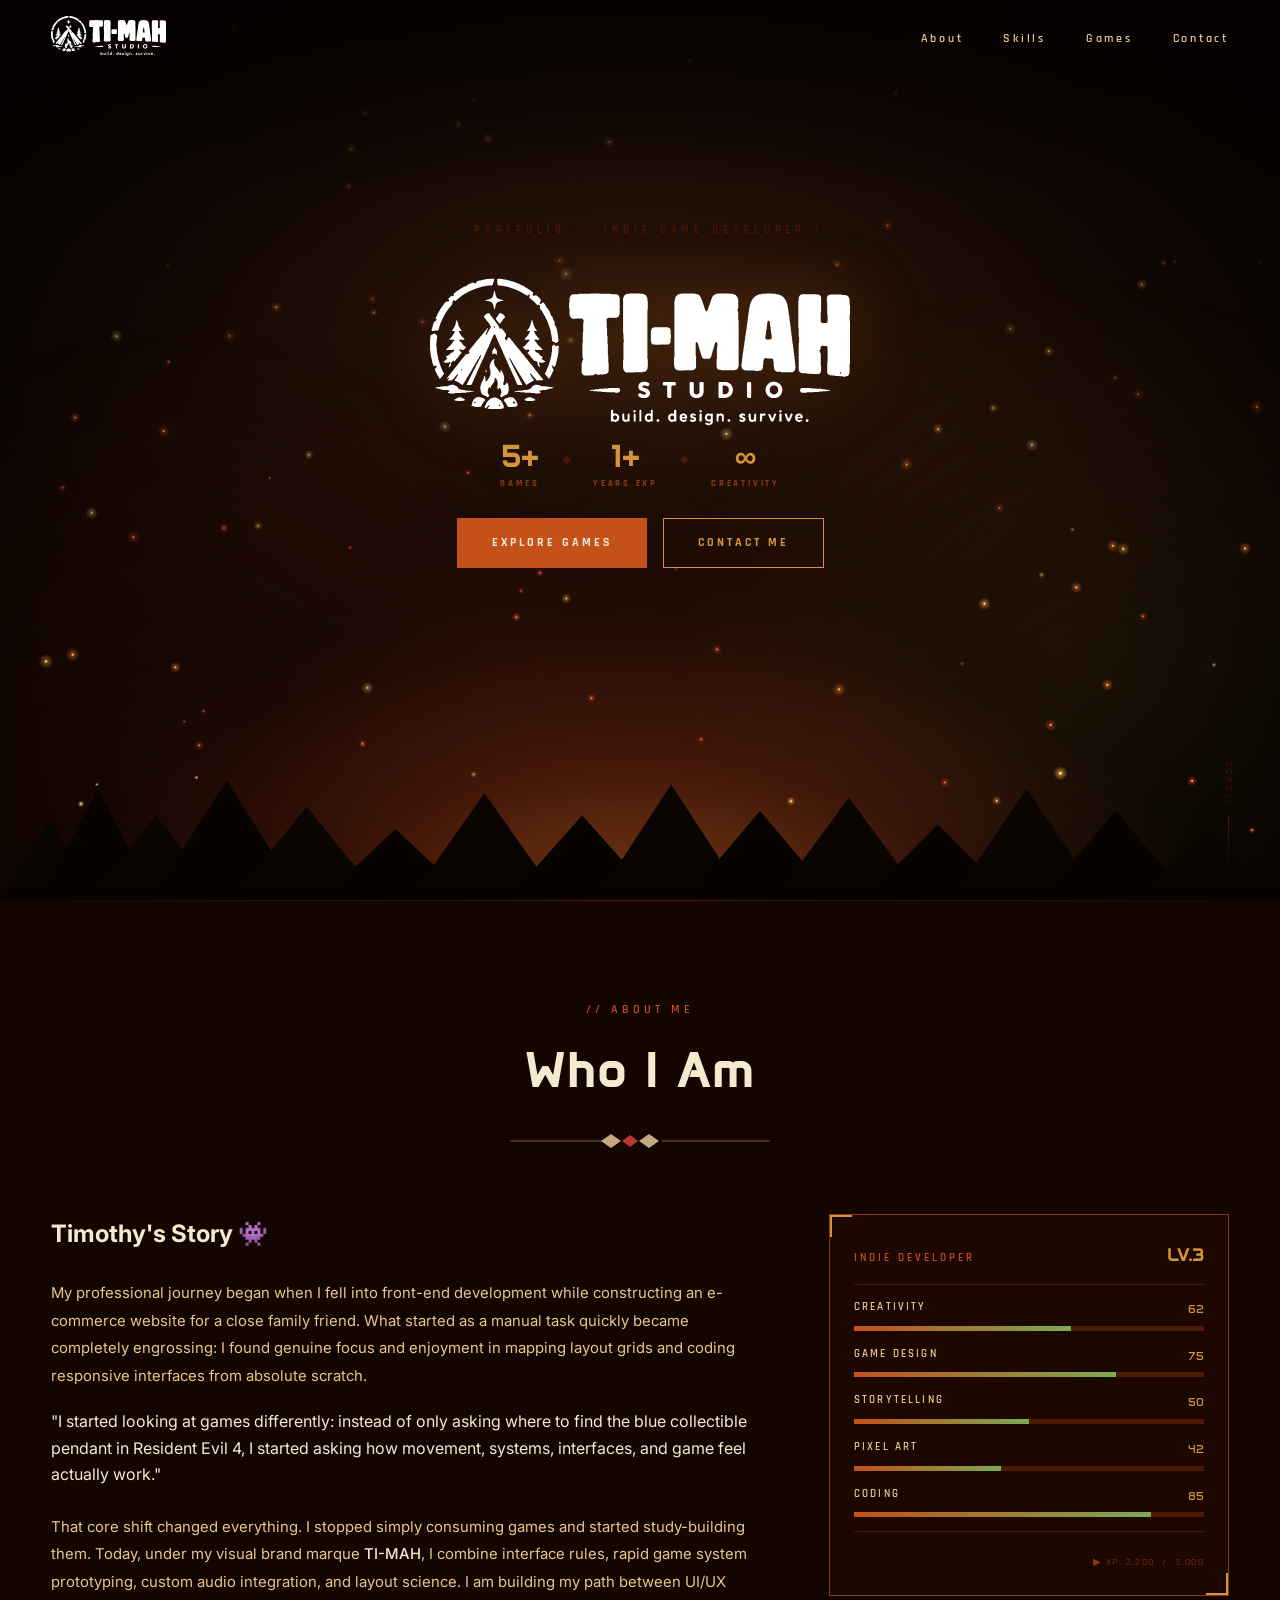
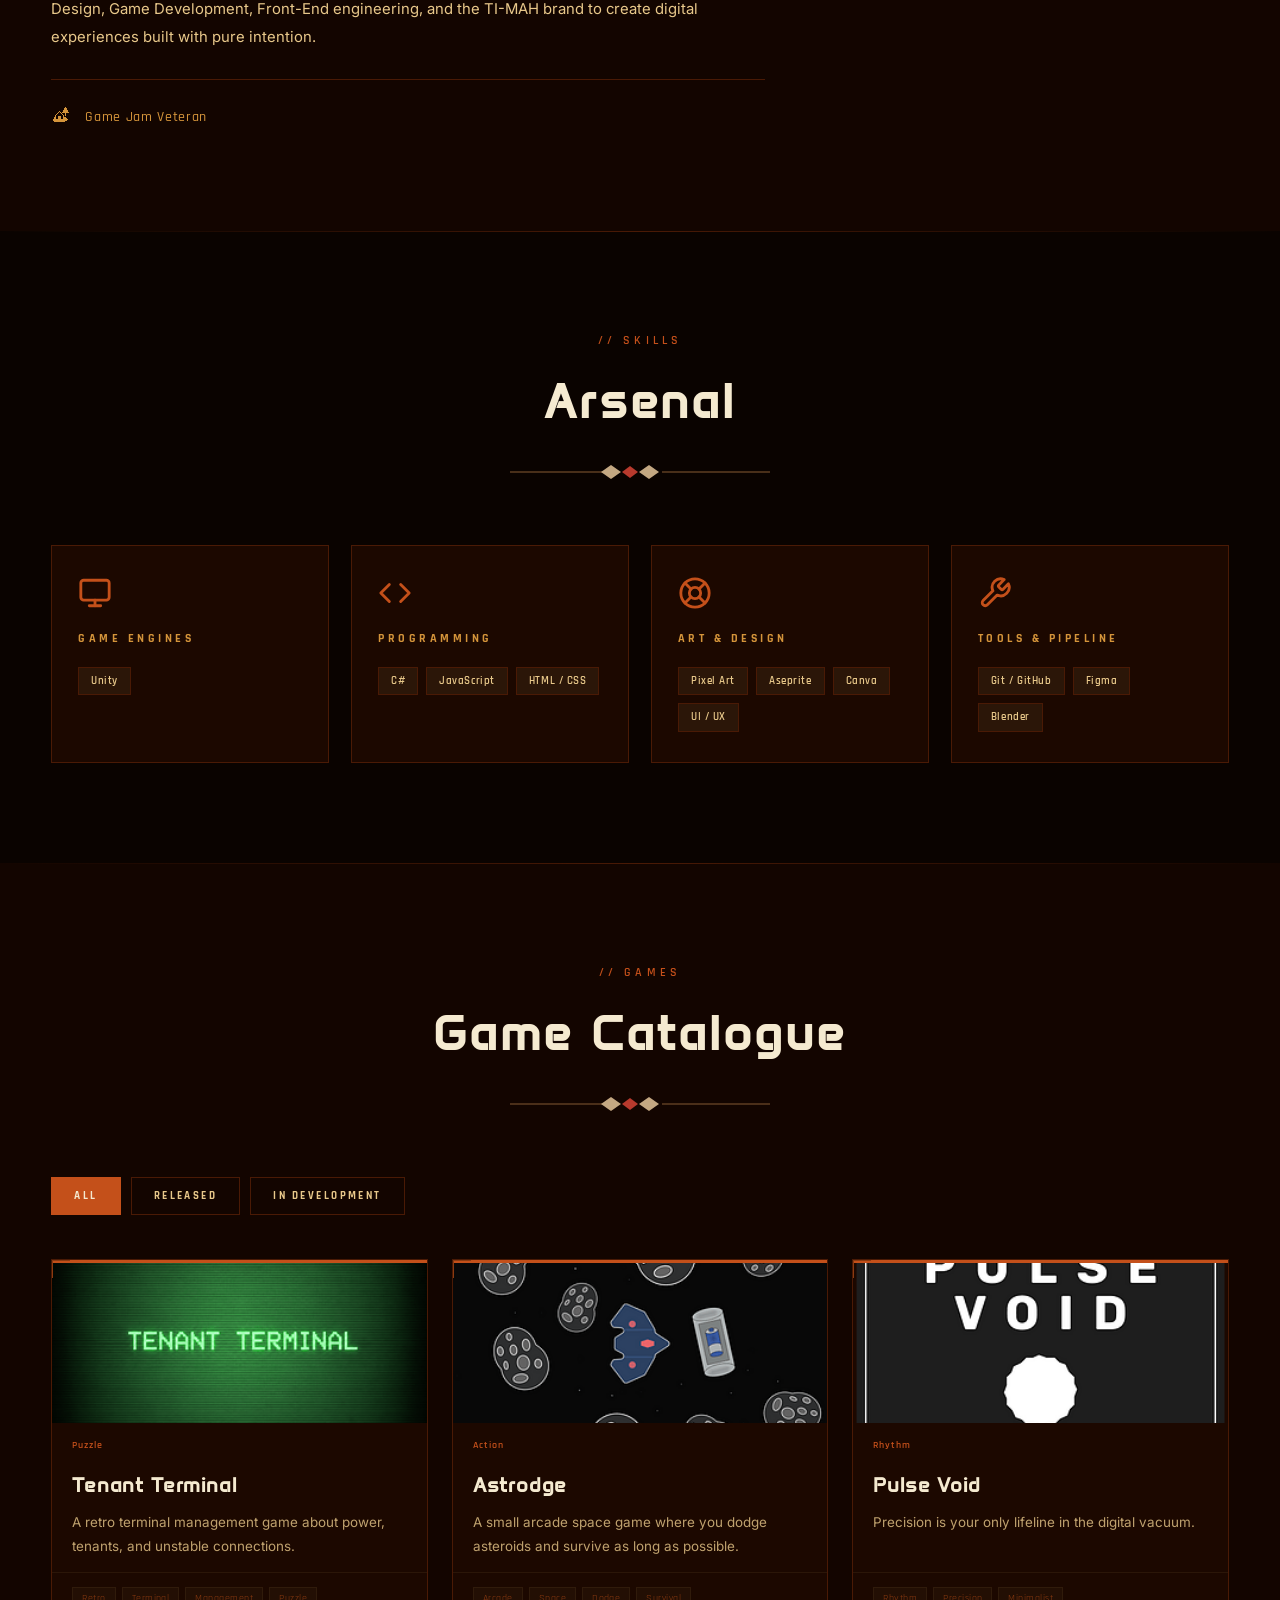
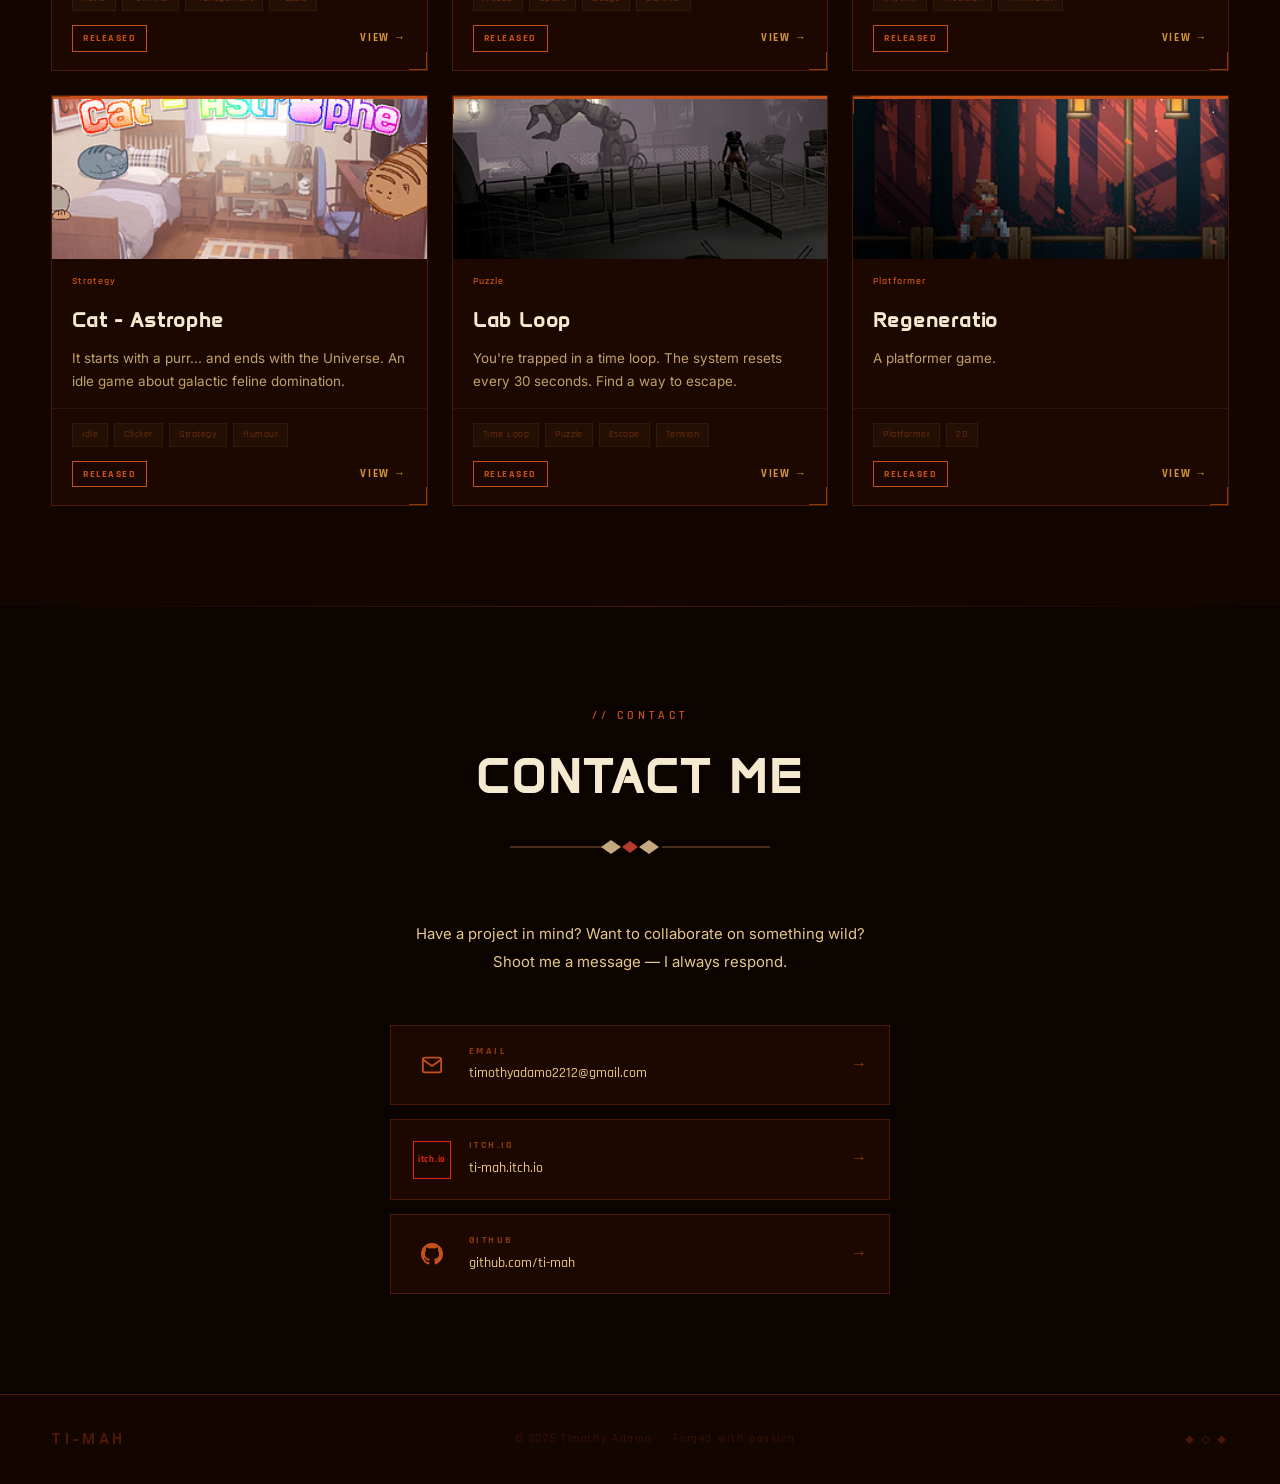
==== index.html @ cd919c95 "Update index.html" ====
<!DOCTYPE html>
<html lang="it">
<head>
  <meta charset="UTF-8">
  <meta name="viewport" content="width=device-width, initial-scale=1.0">
  <meta name="description" content="TI-MAH — Portfolio di Timothy Adamo. Indie Game Developer, Pixel Artist e Digital Creator.">
  <meta property="og:image" content="https://timah.dev/img/Logo_Vettoriale.svg">
  <title>TI-MAH — Timothy Adamo</title>
  <link rel="stylesheet" href="style.css">
</head>
<body>

  <!-- ════════════════════════════════ NAV ════════════════════════════════ -->
  <nav id="navbar">
    <div class="nav-inner container">
      <img src="img/Logo_Vettoriale.svg" alt="TI-MAH Studio" height="40">
      <ul class="nav-links" id="nav-links">
        <li><a href="#about">About</a></li>
        <li><a href="#skills">Skills</a></li>
        <li><a href="#games">Games</a></li>
        <li><a href="#contact">Contact</a></li>
      </ul>
      <button class="nav-toggle" id="nav-toggle" aria-label="Apri menu">
        <span></span><span></span><span></span>
      </button>
    </div>
  </nav>

  <!-- ════════════════════════════════ HERO ════════════════════════════════ -->
  <header id="hero">
    <div class="hero-bg"></div>
    <div class="hero-ash" aria-hidden="true"></div>
    <canvas class="hero-embers" aria-hidden="true"></canvas>
    <div class="hero-forge" aria-hidden="true"></div>

    <div class="hero-content">
      <p class="hero-eyebrow">↑ PORTFOLIO &nbsp;·&nbsp; INDIE GAME DEVELOPER ↑</p>

      <!-- ─── Logo (free-floating, no frame) ─── -->
      <div class="hero-logo-wrap">
        <img src="img/Logo_Vettoriale.svg" alt="TI-MAH Studio" height="180" class="hero-logo">
      </div>

      <div class="hero-stats">
        <div class="hero-stat">
          <span class="stat-num">5+</span>
          <span class="stat-label">GAMES</span>
        </div>
        <span class="hero-stat-sep">◆</span>
        <div class="hero-stat">
          <span class="stat-num">1+</span>
          <span class="stat-label">YEARS EXP</span>
        </div>
        <span class="hero-stat-sep">◆</span>
        <div class="hero-stat">
          <span class="stat-num">∞</span>
          <span class="stat-label">CREATIVITY</span>
        </div>
      </div>

      <br>

      <div class="hero-cta">
        <a href="#games" class="btn btn-primary">EXPLORE GAMES</a>
        <a href="#contact" class="btn btn-outline">CONTACT ME</a>
      </div>
    </div>

    <!-- Forest silhouette -->
    <div class="hero-trees" aria-hidden="true">
      <svg viewBox="0 0 1440 180" xmlns="http://www.w3.org/2000/svg" preserveAspectRatio="none">
        <polygon points="0,180 55,90 110,180" fill="#0A0500"/>
        <polygon points="45,180 110,55 175,180" fill="#070300"/>
        <polygon points="100,180 175,85 250,180" fill="#0A0500"/>
        <polygon points="170,180 255,45 340,180" fill="#070300"/>
        <polygon points="260,180 345,75 430,180" fill="#0A0500"/>
        <polygon points="360,180 445,100 530,180" fill="#070300"/>
        <polygon points="460,180 545,60 630,180" fill="#0A0500"/>
        <polygon points="570,180 655,85 740,180" fill="#070300"/>
        <polygon points="670,180 755,50 840,180" fill="#0A0500"/>
        <polygon points="770,180 855,80 940,180" fill="#070300"/>
        <polygon points="870,180 955,65 1040,180" fill="#0A0500"/>
        <polygon points="970,180 1055,95 1140,180" fill="#070300"/>
        <polygon points="1070,180 1155,55 1240,180" fill="#0A0500"/>
        <polygon points="1170,180 1255,80 1340,180" fill="#070300"/>
        <polygon points="1280,180 1360,100 1440,180" fill="#0A0500"/>
        <rect x="0" y="168" width="1440" height="12" fill="#060300"/>
      </svg>
    </div>

    <div class="scroll-hint" aria-hidden="true">
      <span class="scroll-text">SCROLL</span>
      <div class="scroll-bar"></div>
    </div>
  </header>

  <!-- ════════════════════════════════ ABOUT ════════════════════════════════ -->
  <section id="about">
    <div class="container">
      <div class="section-head">
        <span class="section-tag">// ABOUT ME</span>
        <h2 class="section-title">Who I Am</h2>
        <div class="section-ornament">
          <svg viewBox="0 0 260 18" xmlns="http://www.w3.org/2000/svg" aria-hidden="true">
            <line x1="0" y1="9" x2="98" y2="9" stroke="#5E3E22" stroke-width="1.5"/>
            <polygon points="101,2 111,9 101,16 91,9" fill="#C4A882"/>
            <polygon points="120,3 128,9 120,15 112,9" fill="#B83A2D"/>
            <polygon points="139,2 149,9 139,16 129,9" fill="#C4A882"/>
            <line x1="152" y1="9" x2="260" y2="9" stroke="#5E3E22" stroke-width="1.5"/>
          </svg>
        </div>
      </div>

      <div class="about-grid">
        <div class="about-bio reveal">
          <h2>Timothy's Story 👾</h2><br>
          <p>My professional journey began when I fell into front-end development while constructing an e-commerce website for a close family friend. What started as a manual task quickly became completely engrossing: I found genuine focus and enjoyment in mapping layout grids and coding responsive interfaces from absolute scratch.</p>
          <blockquote>
            "I started looking at games differently: instead of only asking where to find the blue collectible pendant in Resident Evil 4, I started asking how movement, systems, interfaces, and game feel actually work."
          </blockquote><br>
          <p>That core shift changed everything. I stopped simply consuming games and started study-building them. Today, under my visual brand marque <strong>TI-MAH</strong>, I combine interface rules, rapid game system prototyping, custom audio integration, and layout science. I am building my path between UI/UX Design, Game Development,
              Front-End engineering, and the TI-MAH brand to create digital experiences built with pure intention.</p>
          <div class="trait-list">
            <div class="trait"><span class="trait-icon">🏕</span><span>Game Jam Veteran</span></div>
          </div>
        </div>

        <div class="char-sheet reveal">
          <div class="cs-header">
            <span class="cs-class">INDIE DEVELOPER</span>
            <span class="cs-level">LV.3</span>
          </div>
          <div class="cs-divider"></div>
          <div class="cs-stats">
            <div class="cs-stat">
              <div class="cs-stat-header">
                <span class="cs-stat-name">CREATIVITY</span>
                <span class="cs-stat-val">62</span>
              </div>
              <div class="cs-bar"><div class="cs-fill" style="--fill:62%"></div></div>
            </div>
            <div class="cs-stat">
              <div class="cs-stat-header">
                <span class="cs-stat-name">GAME DESIGN</span>
                <span class="cs-stat-val">75</span>
              </div>
              <div class="cs-bar"><div class="cs-fill" style="--fill:75%"></div></div>
            </div>
            <div class="cs-stat">
              <div class="cs-stat-header">
                <span class="cs-stat-name">STORYTELLING</span>
                <span class="cs-stat-val">50</span>
              </div>
              <div class="cs-bar"><div class="cs-fill" style="--fill:50%"></div></div>
            </div>
            <div class="cs-stat">
              <div class="cs-stat-header">
                <span class="cs-stat-name">PIXEL ART</span>
                <span class="cs-stat-val">42</span>
              </div>
              <div class="cs-bar"><div class="cs-fill" style="--fill:42%"></div></div>
            </div>
            <div class="cs-stat">
              <div class="cs-stat-header">
                <span class="cs-stat-name">CODING</span>
                <span class="cs-stat-val">85</span>
              </div>
              <div class="cs-bar"><div class="cs-fill" style="--fill:85%"></div></div>
            </div>
          </div>
          <div class="cs-divider"></div>
          <div class="cs-footer">
            <span class="cs-xp">▶ XP: 3.200 &nbsp;/&nbsp; 5.000</span>
          </div>
        </div>
      </div>
    </div>
  </section>

  <!-- ════════════════════════════════ SKILLS ════════════════════════════════ -->
  <section id="skills">
    <div class="container">
      <div class="section-head">
        <span class="section-tag">// SKILLS</span>
        <h2 class="section-title">Arsenal</h2>
        <div class="section-ornament">
          <svg viewBox="0 0 260 18" xmlns="http://www.w3.org/2000/svg" aria-hidden="true">
            <line x1="0" y1="9" x2="98" y2="9" stroke="#5E3E22" stroke-width="1.5"/>
            <polygon points="101,2 111,9 101,16 91,9" fill="#C4A882"/>
            <polygon points="120,3 128,9 120,15 112,9" fill="#B83A2D"/>
            <polygon points="139,2 149,9 139,16 129,9" fill="#C4A882"/>
            <line x1="152" y1="9" x2="260" y2="9" stroke="#5E3E22" stroke-width="1.5"/>
          </svg>
        </div>
      </div>

      <div class="skills-grid">
        <div class="skill-cat reveal">
          <div class="skill-cat-icon">
            <svg viewBox="0 0 24 24" fill="none" stroke="currentColor" stroke-width="2" stroke-linecap="round" stroke-linejoin="round">
              <rect x="2" y="3" width="20" height="14" rx="2"/><line x1="8" y1="21" x2="16" y2="21"/><line x1="12" y1="17" x2="12" y2="21"/>
            </svg>
          </div>
          <h3>Game Engines</h3>
          <div class="tags">
            <span class="tag">Unity</span>
          </div>
        </div>

        <div class="skill-cat reveal">
          <div class="skill-cat-icon">
            <svg viewBox="0 0 24 24" fill="none" stroke="currentColor" stroke-width="2" stroke-linecap="round" stroke-linejoin="round">
              <polyline points="16 18 22 12 16 6"/><polyline points="8 6 2 12 8 18"/>
            </svg>
          </div>
          <h3>Programming</h3>
          <div class="tags">
            <span class="tag">C#</span>
            <span class="tag">JavaScript</span>
            <span class="tag">HTML / CSS</span>
          </div>
        </div>

        <div class="skill-cat reveal">
          <div class="skill-cat-icon">
            <svg viewBox="0 0 24 24" fill="none" stroke="currentColor" stroke-width="2" stroke-linecap="round" stroke-linejoin="round">
              <circle cx="12" cy="12" r="10"/><circle cx="12" cy="12" r="4"/>
              <line x1="4.93" y1="4.93" x2="9.17" y2="9.17"/><line x1="14.83" y1="14.83" x2="19.07" y2="19.07"/>
              <line x1="14.83" y1="9.17" x2="19.07" y2="4.93"/><line x1="4.93" y1="19.07" x2="9.17" y2="14.83"/>
            </svg>
          </div>
          <h3>Art &amp; Design</h3>
          <div class="tags">
            <span class="tag">Pixel Art</span>
            <span class="tag">Aseprite</span>
            <span class="tag">Canva</span>
            <span class="tag">UI / UX</span>
          </div>
        </div>

        <div class="skill-cat reveal">
          <div class="skill-cat-icon">
            <svg viewBox="0 0 24 24" fill="none" stroke="currentColor" stroke-width="2" stroke-linecap="round" stroke-linejoin="round">
              <path d="M14.7 6.3a1 1 0 0 0 0 1.4l1.6 1.6a1 1 0 0 0 1.4 0l3.77-3.77a6 6 0 0 1-7.94 7.94l-6.91 6.91a2.12 2.12 0 0 1-3-3l6.91-6.91a6 6 0 0 1 7.94-7.94l-3.76 3.76z"/>
            </svg>
          </div>
          <h3>Tools &amp; Pipeline</h3>
          <div class="tags">
            <span class="tag">Git / GitHub</span>
            <span class="tag">Figma</span>
            <span class="tag">Blender</span>
          </div>
        </div>
      </div>
    </div>
  </section>

  <!-- ════════════════════════════════ GAMES ════════════════════════════════ -->
  <section id="games">
    <div class="container">
      <div class="section-head">
        <span class="section-tag">// GAMES</span>
        <h2 class="section-title">Game Catalogue</h2>
        <div class="section-ornament">
          <svg viewBox="0 0 260 18" xmlns="http://www.w3.org/2000/svg" aria-hidden="true">
            <line x1="0" y1="9" x2="98" y2="9" stroke="#5E3E22" stroke-width="1.5"/>
            <polygon points="101,2 111,9 101,16 91,9" fill="#C4A882"/>
            <polygon points="120,3 128,9 120,15 112,9" fill="#B83A2D"/>
            <polygon points="139,2 149,9 139,16 129,9" fill="#C4A882"/>
            <line x1="152" y1="9" x2="260" y2="9" stroke="#5E3E22" stroke-width="1.5"/>
          </svg>
        </div>
      </div>

      <div class="filter-bar">
        <button class="filter-btn active" data-filter="all">ALL</button>
        <button class="filter-btn" data-filter="released">RELEASED</button>
        <button class="filter-btn" data-filter="in-development">IN DEVELOPMENT</button>
      </div>

      <div id="games-grid" class="games-grid">
        <div class="loading-state">LOADING CATALOGUE...</div>
      </div>
    </div>
  </section>

  <!-- ════════════════════════════════ CONTACT ════════════════════════════════ -->
  <section id="contact">
    <div class="container">
      <div class="section-head">
        <span class="section-tag">// CONTACT</span>
        <h2 class="section-title">CONTACT ME</h2>
        <div class="section-ornament">
          <svg viewBox="0 0 260 18" xmlns="http://www.w3.org/2000/svg" aria-hidden="true">
            <line x1="0" y1="9" x2="98" y2="9" stroke="#5E3E22" stroke-width="1.5"/>
            <polygon points="101,2 111,9 101,16 91,9" fill="#C4A882"/>
            <polygon points="120,3 128,9 120,15 112,9" fill="#B83A2D"/>
            <polygon points="139,2 149,9 139,16 129,9" fill="#C4A882"/>
            <line x1="152" y1="9" x2="260" y2="9" stroke="#5E3E22" stroke-width="1.5"/>
          </svg>
        </div>
      </div>

      <div class="contact-inner">
        <p class="contact-desc">
          Have a project in mind? Want to collaborate on something wild?<br>
          Shoot me a message — I always respond.
        </p>
        <div class="contact-links">
          <a href="mailto:timothyadamo2211@gmail.com" class="contact-link reveal">
            <span class="cl-icon">
              <svg viewBox="0 0 24 24" fill="none" stroke="currentColor" stroke-width="2" stroke-linecap="round" stroke-linejoin="round">
                <path d="M4 4h16c1.1 0 2 .9 2 2v12c0 1.1-.9 2-2 2H4c-1.1 0-2-.9-2-2V6c0-1.1.9-2 2-2z"/>
                <polyline points="22,6 12,13 2,6"/>
              </svg>
            </span>
            <div class="cl-body">
              <span class="cl-label">EMAIL</span>
              <span class="cl-text">timothyadamo2212@gmail.com</span>
            </div>
            <span class="cl-arrow">→</span>
          </a>

          <a href="https://ti-mah.itch.io/" class="contact-link reveal">
            <span class="cl-icon cl-icon--itch">itch.io</span>
            <div class="cl-body">
              <span class="cl-label">ITCH.IO</span>
              <span class="cl-text">ti-mah.itch.io</span>
            </div>
            <span class="cl-arrow">→</span>
          </a>

          <a href="https://github.com/SoloTimothy" class="contact-link reveal">
            <span class="cl-icon">
              <svg viewBox="0 0 24 24" fill="currentColor">
                <path d="M12 0c-6.626 0-12 5.373-12 12 0 5.302 3.438 9.8 8.207 11.387.599.111.793-.261.793-.577v-2.234c-3.338.726-4.033-1.416-4.033-1.416-.546-1.387-1.333-1.756-1.333-1.756-1.089-.745.083-.729.083-.729 1.205.084 1.839 1.237 1.839 1.237 1.07 1.834 2.807 1.304 3.492.997.107-.775.418-1.305.762-1.604-2.665-.305-5.467-1.334-5.467-5.931 0-1.311.469-2.381 1.236-3.221-.124-.303-.535-1.524.117-3.176 0 0 1.008-.322 3.301 1.23.957-.266 1.983-.399 3.003-.404 1.02.005 2.047.138 3.006.404 2.291-1.552 3.297-1.23 3.297-1.23.653 1.653.242 2.874.118 3.176.77.84 1.235 1.911 1.235 3.221 0 4.609-2.807 5.624-5.479 5.921.43.372.823 1.102.823 2.222v3.293c0 .319.192.694.801.576 4.765-1.589 8.199-6.086 8.199-11.386 0-6.627-5.373-12-12-12z"/>
              </svg>
            </span>
            <div class="cl-body">
              <span class="cl-label">GITHUB</span>
              <span class="cl-text">github.com/ti-mah</span>
            </div>
            <span class="cl-arrow">→</span>
          </a>
        </div>
      </div>
    </div>
  </section>

  <!-- ════════════════════════════════ FOOTER ════════════════════════════════ -->
  <footer>
    <div class="container footer-inner">
      <span class="footer-logo">TI-MAH</span>
      <span class="footer-copy">© 2025 Timothy Adamo &nbsp;·&nbsp; Forged with passion</span>
      <div class="footer-deco" aria-hidden="true">◆ ◇ ◆</div>
    </div>
  </footer>

  <script>
    // ─── Load & render games ─────────────────────────────────────────────────

    let allGames = [];

    async function loadGames() {
      const grid = document.getElementById('games-grid');
      try {
        const res = await fetch('games.json');
        if (!res.ok) throw new Error('fetch failed');
        allGames = await res.json();
        renderGames(allGames, 'all');
        initFilters();
      } catch {
        grid.innerHTML = '<p class="error-state">Impossibile caricare i giochi.<br><small>Serve un server locale — prova: <code>python -m http.server</code></small></p>';
      }
    }

    function renderGames(games, filter) {
      const grid = document.getElementById('games-grid');
      const list = filter === 'all' ? games : games.filter(g => g.status === filter);

      if (!list.length) {
        grid.innerHTML = '<p class="empty-state">There are no games in this category.</p>';
        return;
      }

      grid.innerHTML = list.map(g => `
        <article class="game-card${g.featured ? ' game-card--featured' : ''}" data-status="${g.status}">
          <div class="gc-accent"></div>
          ${g.image ? `<div class="gc-image"><img src="${g.image}" alt="${g.title}"></div>` : ''}
          <div class="gc-top">
            ${g.year ? `<span class="gc-year">${g.year}</span>` : ''}
            <span class="gc-genre">${g.genre}</span>
          </div>
          <div class="gc-body">
            ${g.featured ? '<span class="gc-badge">★ IN EVIDENZA</span>' : ''}
            <h3 class="gc-title">${g.title}</h3>
            <p class="gc-desc">${g.description}</p>
          </div>
          <div class="gc-footer">
            <div class="gc-tags">${g.tags.map(t => `<span class="gc-tag">${t}</span>`).join('')}</div>
            <div class="gc-bottom">
              <span class="gc-status gc-status--${g.status}">
                ${g.status === 'released' ? 'RELEASED' : 'IN DEVELOPMENT'}
              </span>
              ${g.link
                ? `<a href="${g.link}" class="gc-link" target="_blank" rel="noopener">VIEW &rarr;</a>`
                : `<span class="gc-link-soon">COMING SOON</span>`
              }
            </div>
          </div>
        </article>
      `).join('');

      // Stagger fade-in
      grid.querySelectorAll('.game-card').forEach((card, i) => {
        card.style.transitionDelay = `${i * 70}ms`;
        requestAnimationFrame(() => card.classList.add('card-in'));
      });
    }

    function initFilters() {
      document.querySelectorAll('.filter-btn').forEach(btn => {
        btn.addEventListener('click', () => {
          document.querySelectorAll('.filter-btn').forEach(b => b.classList.remove('active'));
          btn.classList.add('active');
          renderGames(allGames, btn.dataset.filter);
        });
      });
    }

    // ─── Nav scroll effect ────────────────────────────────────────────────────

    const navbar = document.getElementById('navbar');
    const onScroll = () => navbar.classList.toggle('scrolled', window.scrollY > 60);
    window.addEventListener('scroll', onScroll, { passive: true });

    // ─── Mobile menu ─────────────────────────────────────────────────────────

    const navToggle = document.getElementById('nav-toggle');
    const navLinks  = document.getElementById('nav-links');

    navToggle.addEventListener('click', () => {
      const open = navLinks.classList.toggle('open');
      navToggle.classList.toggle('open', open);
      navToggle.setAttribute('aria-expanded', open);
    });

    navLinks.querySelectorAll('a').forEach(a => {
      a.addEventListener('click', () => {
        navLinks.classList.remove('open');
        navToggle.classList.remove('open');
      });
    });

    // ─── Scroll reveal ────────────────────────────────────────────────────────

    const revealObserver = new IntersectionObserver(entries => {
      entries.forEach(e => { if (e.isIntersecting) { e.target.classList.add('visible'); revealObserver.unobserve(e.target); } });
    }, { threshold: 0.12 });

    document.querySelectorAll('.reveal').forEach(el => revealObserver.observe(el));

    // ─── Stat bars animate on scroll ─────────────────────────────────────────

    const barObserver = new IntersectionObserver(entries => {
      entries.forEach(e => {
        if (e.isIntersecting) {
          e.target.querySelectorAll('.cs-fill').forEach(f => f.classList.add('bar-in'));
          barObserver.unobserve(e.target);
        }
      });
    }, { threshold: 0.3 });

    document.querySelectorAll('.char-sheet').forEach(el => barObserver.observe(el));

    // ─── Hero embers (rising braci) ──────────────────────────────────────────

    function initEmbers() {
      const canvas = document.querySelector('.hero-embers');
      if (!canvas) return;
      if (window.matchMedia('(prefers-reduced-motion: reduce)').matches) return;

      const ctx = canvas.getContext('2d');
      const hero = document.getElementById('hero');
      let w = 0, h = 0, dpr = Math.min(window.devicePixelRatio || 1, 2);
      let embers = [];
      let raf = null;

      // Ember palette — amber / gold / brace-red
      const COLORS = [
        [255, 176, 64],   // amber
        [255, 132, 38],   // orange
        [232, 84, 30],    // ember orange
        [212, 64, 28],    // brace red
        [255, 214, 130],  // gold spark
      ];

      function resize() {
        w = hero.clientWidth;
        h = hero.clientHeight;
        canvas.width  = w * dpr;
        canvas.height = h * dpr;
        canvas.style.width  = w + 'px';
        canvas.style.height = h + 'px';
        ctx.setTransform(dpr, 0, 0, dpr, 0, 0);
        const count = Math.round(Math.min(120, Math.max(50, w / 11)));
        embers = Array.from({ length: count }, () => spawn(true));
      }

      function spawn(initial) {
        const c = COLORS[(Math.random() * COLORS.length) | 0];
        return {
          x: Math.random() * w,
          y: initial ? Math.random() * h : h + Math.random() * 40,
          r: Math.random() * 1.8 + 0.6,
          vy: -(Math.random() * 0.55 + 0.25),
          drift: (Math.random() - 0.5) * 0.5,
          phase: Math.random() * Math.PI * 2,
          sway: Math.random() * 0.9 + 0.3,
          life: 0,
          maxLife: Math.random() * 320 + 220,
          color: c,
          flick: Math.random() * 0.5 + 0.5,
        };
      }

      function tick() {
        ctx.clearRect(0, 0, w, h);
        ctx.globalCompositeOperation = 'lighter';

        for (let i = 0; i < embers.length; i++) {
          const e = embers[i];
          e.life++;
          e.phase += 0.03;
          e.y += e.vy;
          e.x += e.drift + Math.sin(e.phase) * e.sway * 0.4;

          // Fade in/out over lifetime; brightest in the lower third
          const lifeRatio = e.life / e.maxLife;
          const heightFade = Math.max(0, Math.min(1, (e.y) / h));
          let alpha = (1 - lifeRatio) * heightFade;
          alpha *= 0.55 + Math.abs(Math.sin(e.phase * e.flick)) * 0.45;

          if (e.life >= e.maxLife || e.y < -10) {
            embers[i] = spawn(false);
            continue;
          }

          const [r, g, b] = e.color;
          const glow = e.r * 3.2;
          const grad = ctx.createRadialGradient(e.x, e.y, 0, e.x, e.y, glow);
          grad.addColorStop(0, `rgba(${r},${g},${b},${alpha})`);
          grad.addColorStop(0.4, `rgba(${r},${g},${b},${alpha * 0.5})`);
          grad.addColorStop(1, `rgba(${r},${g},${b},0)`);
          ctx.fillStyle = grad;
          ctx.beginPath();
          ctx.arc(e.x, e.y, glow, 0, Math.PI * 2);
          ctx.fill();

          // Hot core
          ctx.fillStyle = `rgba(255,236,200,${alpha * 0.9})`;
          ctx.beginPath();
          ctx.arc(e.x, e.y, e.r * 0.5, 0, Math.PI * 2);
          ctx.fill();
        }

        ctx.globalCompositeOperation = 'source-over';
        raf = requestAnimationFrame(tick);
      }

      let resizeTimer;
      window.addEventListener('resize', () => {
        clearTimeout(resizeTimer);
        resizeTimer = setTimeout(resize, 200);
      }, { passive: true });

      // Pause when hero scrolled out of view
      const io = new IntersectionObserver(([entry]) => {
        if (entry.isIntersecting) {
          if (!raf) raf = requestAnimationFrame(tick);
        } else if (raf) {
          cancelAnimationFrame(raf);
          raf = null;
        }
      }, { threshold: 0 });
      io.observe(hero);

      resize();
      raf = requestAnimationFrame(tick);
    }

    // ─── Boot ────────────────────────────────────────────────────────────────
    loadGames();
    initEmbers();
  </script>
</body>
</html>
---- style.css ----
/* ══════════════════════════════════════════════════════════════════════════
   TI-MAH PORTFOLIO — style.css
   Palette: #F5EFE6 #E0CEBA #C4A882 #5E3E22 #3A2410 #5C7040 #B83A2D
   ══════════════════════════════════════════════════════════════════════════ */

@import url('fonts.css');

/* ─── Custom Properties ─────────────────────────────────────────────────── */
:root {
 --cream:      #F5EAD0;
  --sand:       #E8C88A;
  --tan:        #D4943A;
  --brown:      #8B3A10;
  --dark-brown: #4A1A05;
  --olive:      #C4501A;
  --red:        #E8220A;
  --bg:         #0A0300;
  --bg-raised:  #130500;
  --bg-card:    #1C0800;

  --font-mark:  'quantico', sans-serif;
  --font-head:  'anta', sans-serif;
  --font-ui:    'Rajdhani', sans-serif;
  --font-body:  'Inter', sans-serif;

  --ease:       cubic-bezier(.4, 0, .2, 1);
  --dur:        240ms;
  --radius:     2px;
}

/* ─── Reset ─────────────────────────────────────────────────────────────── */
*, *::before, *::after { box-sizing: border-box; margin: 0; padding: 0; }
html { scroll-behavior: smooth; font-size: 16px; }
body {
  background: var(--bg);
  color: var(--cream);
  font-family: var(--font-body);
  font-weight: 400;
  line-height: 1.65;
  overflow-x: hidden;
}
a { color: inherit; text-decoration: none; }
button { cursor: pointer; background: none; border: none; font: inherit; }
ul { list-style: none; }
svg { display: block; }

/* ─── Utility ───────────────────────────────────────────────────────────── */
.container {
  width: 92%;
  max-width: 1200px;
  margin: 0 auto;
}

/* ─── Section Heads ─────────────────────────────────────────────────────── */
section { padding: 100px 0; position: relative; }

.section-head {
  text-align: center;
  margin-bottom: 64px;
}

.section-tag {
  display: block;
  font-family: var(--font-ui);
  font-size: .72rem;
  font-weight: 600;
  letter-spacing: .35em;
  color: var(--olive);
  text-transform: uppercase;
  margin-bottom: 12px;
}

.section-title {
  font-family: var(--font-head);
  font-size: clamp(2rem, 4vw, 3rem);
  font-weight: 700;
  letter-spacing: .06em;
  color: var(--cream);
  margin-bottom: 22px;
}

.section-ornament {
  display: flex;
  justify-content: center;
}
.section-ornament svg { width: 260px; height: 18px; }

/* Section separators */
section::before {
  content: '';
  position: absolute;
  top: 0; left: 0; right: 0;
  height: 1px;
  background: linear-gradient(to right, transparent, var(--dark-brown), transparent);
}

/* ─── Buttons ───────────────────────────────────────────────────────────── */
.btn {
  display: inline-flex;
  align-items: center;
  justify-content: center;
  font-family: var(--font-ui);
  font-size: .75rem;
  font-weight: 700;
  letter-spacing: .25em;
  padding: 14px 34px;
  border: 1px solid;
  transition: background var(--dur) var(--ease),
              border-color var(--dur) var(--ease),
              color var(--dur) var(--ease),
              transform var(--dur) var(--ease),
              box-shadow var(--dur) var(--ease);
  white-space: nowrap;
}

.btn-primary {
  background: var(--olive);
  border-color: var(--olive);
  color: var(--cream);
}
.btn-primary:hover {
  background: #6b8249;
  border-color: #6b8249;
  transform: translateY(-3px);
  box-shadow: 0 12px 32px rgba(92, 112, 64, .45);
}

.btn-outline {
  background: transparent;
  border-color: var(--tan);
  color: var(--tan);
}
.btn-outline:hover {
  background: rgba(196, 168, 130, .08);
  border-color: var(--cream);
  color: var(--cream);
  transform: translateY(-3px);
}

/* ─── Navigation ────────────────────────────────────────────────────────── */
#navbar {
  position: fixed;
  top: 0; left: 0; right: 0;
  z-index: 1000;
  transition: background var(--dur) var(--ease),
              border-color var(--dur) var(--ease),
              backdrop-filter var(--dur) var(--ease);
  border-bottom: 1px solid transparent;
}
#navbar.scrolled {
  background: rgba(19, 9, 0, .94);
  backdrop-filter: blur(14px);
  -webkit-backdrop-filter: blur(14px);
  border-bottom-color: var(--dark-brown);
}

.nav-inner {
  display: flex;
  align-items: center;
  justify-content: space-between;
  height: 72px;
}

.nav-logo {
  font-family: var(--font-mark);
  font-size: 1.1rem;
  font-weight: 700;
  letter-spacing: .2em;
  color: var(--tan);
  transition: color var(--dur) var(--ease);
}
.nav-logo:hover { color: var(--cream); }

.nav-links {
  display: flex;
  gap: 40px;
}
.nav-links a {
  font-family: var(--font-ui);
  font-size: .78rem;
  font-weight: 600;
  letter-spacing: .22em;
  color: var(--sand);
  position: relative;
  transition: color var(--dur) var(--ease);
}
.nav-links a::after {
  content: '';
  position: absolute;
  bottom: -5px; left: 0;
  width: 0; height: 1px;
  background: var(--tan);
  transition: width var(--dur) var(--ease);
}
.nav-links a:hover { color: var(--cream); }
.nav-links a:hover::after { width: 100%; }

.nav-toggle {
  display: none;
  flex-direction: column;
  gap: 5px;
  padding: 6px;
}
.nav-toggle span {
  display: block;
  width: 24px;
  height: 2px;
  background: var(--tan);
  transition: transform var(--dur) var(--ease), opacity var(--dur) var(--ease);
}
.nav-toggle.open span:nth-child(1) { transform: translateY(7px) rotate(45deg); }
.nav-toggle.open span:nth-child(2) { opacity: 0; transform: scaleX(0); }
.nav-toggle.open span:nth-child(3) { transform: translateY(-7px) rotate(-45deg); }

/* ─── Hero ──────────────────────────────────────────────────────────────── */
#hero {
  position: relative;
  min-height: 100vh;
  display: flex;
  align-items: center;
  justify-content: center;
  overflow: hidden;
}

#hero {
  background: #050201;
}

/* Layered organic dark backdrop — deep black warmed by a forge glow */
.hero-bg {
  position: absolute;
  inset: 0;
  background:
    radial-gradient(ellipse 70% 55% at 50% 118%, rgba(232, 84, 30, .42) 0%, transparent 55%),
    radial-gradient(ellipse 90% 70% at 50% 100%, rgba(212, 64, 28, .22) 0%, transparent 50%),
    radial-gradient(ellipse 80% 65% at 50% 38%, #2A1608 0%, #160803 42%, #0A0401 78%, #050201 100%);
}

/* Organic noise/soot texture via SVG turbulence */
.hero-bg::before {
  content: '';
  position: absolute;
  inset: 0;
  background-image: url("data:image/svg+xml,%3Csvg xmlns='http://www.w3.org/2000/svg' width='220' height='220'%3E%3Cfilter id='n'%3E%3CfeTurbulence type='fractalNoise' baseFrequency='0.85' numOctaves='3' stitchTiles='stitch'/%3E%3C/filter%3E%3Crect width='100%25' height='100%25' filter='url(%23n)'/%3E%3C/svg%3E");
  opacity: .06;
  mix-blend-mode: overlay;
  pointer-events: none;
}

/* Vignette closing in the edges */
.hero-bg::after {
  content: '';
  position: absolute;
  inset: 0;
  background:
    radial-gradient(ellipse 65% 55% at 50% 46%, transparent 48%, rgba(5,2,1,.82) 100%),
    linear-gradient(to bottom, rgba(5,2,1,.55) 0%, transparent 22%);
}

/* Drifting ash/smoke haze */
.hero-ash {
  position: absolute;
  inset: -10%;
  z-index: 1;
  pointer-events: none;
  background:
    radial-gradient(circle at 20% 80%, rgba(212,64,28,.10) 0%, transparent 30%),
    radial-gradient(circle at 78% 70%, rgba(255,176,64,.08) 0%, transparent 28%),
    radial-gradient(circle at 50% 95%, rgba(232,84,30,.14) 0%, transparent 35%);
  filter: blur(8px);
  animation: ashDrift 16s ease-in-out infinite alternate;
}

@keyframes ashDrift {
  0%   { transform: translate3d(0, 0, 0) scale(1); opacity: .8; }
  100% { transform: translate3d(-3%, -4%, 0) scale(1.08); opacity: 1; }
}

/* Rising-embers canvas */
.hero-embers {
  position: absolute;
  inset: 0;
  z-index: 1;
  pointer-events: none;
}

/* Hot forge glow pinned to the bottom edge */
.hero-forge {
  position: absolute;
  left: 0; right: 0; bottom: 0;
  height: 40%;
  z-index: 1;
  pointer-events: none;
  background: radial-gradient(ellipse 60% 100% at 50% 100%, rgba(255,132,38,.30) 0%, rgba(212,64,28,.12) 40%, transparent 72%);
  animation: forgeFlicker 4.5s ease-in-out infinite;
  mix-blend-mode: screen;
}

@keyframes forgeFlicker {
  0%, 100% { opacity: .85; }
  35%      { opacity: 1; }
  55%      { opacity: .7; }
  75%      { opacity: .95; }
}

.hero-content {
  position: relative;
  z-index: 2;
  text-align: center;
  padding: 110px 24px 220px;
  max-width: 860px;
  animation: heroFadeUp .9s var(--ease) both;
}

/* ─── Decorative frame ──────────────────────────────────────────────────── */
.hero-logo-wrap {
  position: relative;
  display: flex;
  justify-content: center;
  animation: heroFadeUp .9s .16s var(--ease) both;
}

.hero-logo {
  display: block;
  margin: 0 auto;
  max-width: 420px;
  width: 100%;
  filter: drop-shadow(0 0 32px rgba(255, 132, 38, .28))
          drop-shadow(0 4px 14px rgba(0, 0, 0, .6));
  animation: heroFadeUp .9s .24s var(--ease) both, logoEmberGlow 5s ease-in-out 1.2s infinite;
}

@keyframes logoEmberGlow {
  0%, 100% { filter: drop-shadow(0 0 26px rgba(255, 132, 38, .22)) drop-shadow(0 4px 14px rgba(0,0,0,.6)); }
  50%      { filter: drop-shadow(0 0 46px rgba(255, 176, 64, .42)) drop-shadow(0 4px 14px rgba(0,0,0,.6)); }
}

/* ─── Byline: TIMOTHY ADAMO + roles ─────────────────────────────────────── */
.hero-byline {
  margin-top: 22px;
  animation: heroFadeUp .9s .42s var(--ease) both;
}

.hero-name {
  display: block;
  font-family: var(--font-head);
  font-size: clamp(1.05rem, 2.6vw, 1.6rem);
  font-weight: 700;
  letter-spacing: .42em;
  text-indent: .42em;
  background: linear-gradient(180deg, #F5EAD0 0%, #E8C88A 45%, #D4943A 100%);
  -webkit-background-clip: text;
  background-clip: text;
  color: transparent;
  text-shadow: 0 0 28px rgba(255, 176, 64, .25);
  margin-bottom: 10px;
}

.hero-roles {
  display: flex;
  align-items: center;
  justify-content: center;
  flex-wrap: wrap;
  gap: 10px;
  font-family: var(--font-ui);
  font-size: .64rem;
  font-weight: 600;
  letter-spacing: .28em;
  color: var(--sand);
  opacity: .82;
  text-transform: uppercase;
}
.hero-roles i {
  font-style: normal;
  font-size: .55rem;
  color: var(--red);
  text-shadow: 0 0 8px rgba(232, 84, 30, .8);
}

@keyframes heroFadeUp {
  from { opacity: 0; transform: translateY(28px); }
  to   { opacity: 1; transform: translateY(0); }
}

.hero-eyebrow {
  font-family: var(--font-ui);
  font-size: .68rem;
  font-weight: 600;
  letter-spacing: .45em;
  color: var(--dark-brown);
  margin-bottom: 22px;
  animation: heroFadeUp .9s .1s var(--ease) both;
}

/* Stats row */
.hero-stats {
  display: flex;
  align-items: center;
  justify-content: center;
  gap: 22px;
  animation: heroFadeUp .9s .45s var(--ease) both;
}

.hero-stat {
  display: flex;
  flex-direction: column;
  align-items: center;
  gap: 4px;
}

.stat-num {
  font-family: var(--font-head);
  font-size: 1.9rem;
  font-weight: 700;
  color: var(--tan);
  line-height: 1;
}

.stat-label {
  font-family: var(--font-ui);
  font-size: .58rem;
  font-weight: 700;
  letter-spacing: .3em;
  color: var(--brown);
}

.hero-stat-sep {
  color: var(--dark-brown);
  font-size: .55rem;
  padding-bottom: 14px;
}

.hero-cta {
  display: flex;
  gap: 16px;
  justify-content: center;
  flex-wrap: wrap;
  animation: heroFadeUp .9s .55s var(--ease) both;
}

/* Forest silhouette */
.hero-trees {
  position: absolute;
  bottom: 0; left: 0; right: 0;
  z-index: 3;
  pointer-events: none;
  line-height: 0;
}
.hero-trees svg { width: 100%; }

/* Scroll hint */
.scroll-hint {
  position: absolute;
  bottom: 28px;
  right: 44px;
  z-index: 4;
  display: flex;
  flex-direction: column;
  align-items: center;
  gap: 8px;
}

.scroll-text {
  font-family: var(--font-ui);
  font-size: .58rem;
  letter-spacing: .35em;
  color: var(--dark-brown);
  writing-mode: vertical-rl;
}

.scroll-bar {
  width: 1px;
  height: 56px;
  background: linear-gradient(to bottom, var(--dark-brown), transparent);
  animation: scrollPulse 2.2s ease-in-out infinite;
}

@keyframes scrollPulse {
  0%, 100% { opacity: .3; transform: scaleY(.7); transform-origin: top; }
  50%       { opacity: 1; transform: scaleY(1); }
}

/* ─── About ─────────────────────────────────────────────────────────────── */
#about { background: var(--bg-raised); }

.about-grid {
  display: grid;
  grid-template-columns: 1fr 400px;
  gap: 64px;
  align-items: start;
}

.about-bio p {
  color: var(--sand);
  font-size: .93rem;
  line-height: 1.85;
  margin-bottom: 18px;
}
.about-bio strong { color: var(--cream); font-weight: 500; }

.trait-list {
  display: flex;
  flex-direction: column;
  gap: 10px;
  margin-top: 28px;
  padding-top: 24px;
  border-top: 1px solid var(--dark-brown);
}

.trait {
  display: flex;
  align-items: center;
  gap: 14px;
  font-family: var(--font-ui);
  font-size: .85rem;
  font-weight: 500;
  letter-spacing: .05em;
  color: var(--tan);
}
.trait-icon { font-size: 1rem; width: 20px; text-align: center; }

/* Character Sheet */
.char-sheet {
  background: var(--bg-card);
  border: 1px solid var(--brown);
  padding: 26px 24px 22px;
  position: relative;
}
/* Corner brackets */
.char-sheet::before {
  content: '';
  position: absolute;
  top: 0; left: 0;
  width: 22px; height: 22px;
  border-top: 2px solid var(--tan);
  border-left: 2px solid var(--tan);
}
.char-sheet::after {
  content: '';
  position: absolute;
  bottom: 0; right: 0;
  width: 22px; height: 22px;
  border-bottom: 2px solid var(--tan);
  border-right: 2px solid var(--tan);
}

.cs-header {
  display: flex;
  justify-content: space-between;
  align-items: baseline;
  margin-bottom: 14px;
}
.cs-class {
  font-family: var(--font-ui);
  font-size: .68rem;
  font-weight: 600;
  letter-spacing: .28em;
  color: var(--olive);
}
.cs-level {
  font-family: var(--font-head);
  font-size: 1.1rem;
  font-weight: 700;
  color: var(--tan);
}

.cs-divider {
  height: 1px;
  background: var(--dark-brown);
  margin: 14px 0;
}

.cs-stats { display: flex; flex-direction: column; gap: 15px; }

.cs-stat-header {
  display: flex;
  justify-content: space-between;
  margin-bottom: 6px;
}
.cs-stat-name {
  font-family: var(--font-ui);
  font-size: .68rem;
  font-weight: 600;
  letter-spacing: .2em;
  color: var(--sand);
}
.cs-stat-val {
  font-family: var(--font-head);
  font-size: .78rem;
  color: var(--tan);
}

.cs-bar {
  height: 5px;
  background: var(--dark-brown);
  overflow: hidden;
}
.cs-fill {
  height: 100%;
  width: 0;
  background: linear-gradient(to right, var(--olive) 0%, #7aaa52 100%);
  transition: width 1.1s var(--ease);
}
.cs-fill.bar-in { width: var(--fill); }

.cs-footer { text-align: right; margin-top: 4px; }
.cs-xp {
  font-family: var(--font-ui);
  font-size: .62rem;
  letter-spacing: .12em;
  color: var(--brown);
}

/* ─── Skills ────────────────────────────────────────────────────────────── */
#skills { background: var(--bg); }

.skills-grid {
  display: grid;
  grid-template-columns: repeat(auto-fit, minmax(240px, 1fr));
  gap: 22px;
}

.skill-cat {
  background: var(--bg-card);
  border: 1px solid var(--dark-brown);
  padding: 30px 26px;
  position: relative;
  overflow: hidden;
  transition: border-color var(--dur) var(--ease),
              transform var(--dur) var(--ease),
              box-shadow var(--dur) var(--ease);
}

/* Animated top accent */
.skill-cat::before {
  content: '';
  position: absolute;
  top: 0; left: 0; right: 0;
  height: 2px;
  background: var(--olive);
  transform: scaleX(0);
  transform-origin: left;
  transition: transform var(--dur) var(--ease);
}
.skill-cat:hover::before { transform: scaleX(1); }
.skill-cat:hover {
  border-color: var(--brown);
  transform: translateY(-5px);
  box-shadow: 0 16px 40px rgba(0,0,0,.45);
}

.skill-cat-icon {
  width: 34px;
  height: 34px;
  color: var(--olive);
  margin-bottom: 18px;
}

.skill-cat h3 {
  font-family: var(--font-ui);
  font-size: .78rem;
  font-weight: 700;
  letter-spacing: .28em;
  color: var(--tan);
  text-transform: uppercase;
  margin-bottom: 18px;
}

.tags {
  display: flex;
  flex-wrap: wrap;
  gap: 8px;
}

.tag {
  font-family: var(--font-ui);
  font-size: .7rem;
  font-weight: 600;
  letter-spacing: .05em;
  color: var(--sand);
  background: rgba(58, 36, 16, .5);
  border: 1px solid var(--dark-brown);
  padding: 4px 12px;
  transition: border-color var(--dur) var(--ease), color var(--dur) var(--ease);
}
.skill-cat:hover .tag {
  border-color: var(--brown);
  color: var(--cream);
}

/* ─── Games ─────────────────────────────────────────────────────────────── */
#games { background: var(--bg-raised); }

.filter-bar {
  display: flex;
  gap: 10px;
  margin-bottom: 44px;
  flex-wrap: wrap;
}

.filter-btn {
  font-family: var(--font-ui);
  font-size: .7rem;
  font-weight: 700;
  letter-spacing: .22em;
  color: var(--sand);
  border: 1px solid var(--dark-brown);
  padding: 9px 22px;
  transition: background var(--dur) var(--ease),
              border-color var(--dur) var(--ease),
              color var(--dur) var(--ease);
}
.filter-btn:hover,
.filter-btn.active {
  background: var(--olive);
  border-color: var(--olive);
  color: var(--cream);
}

.games-grid {
  display: grid;
  grid-template-columns: repeat(auto-fill, minmax(300px, 1fr));
  gap: 24px;
}

.loading-state,
.error-state,
.empty-state {
  grid-column: 1 / -1;
  text-align: center;
  padding: 80px 20px;
  font-family: var(--font-ui);
  font-size: .8rem;
  letter-spacing: .25em;
  color: var(--brown);
  line-height: 2;
}
.error-state code {
  background: var(--bg-card);
  padding: 2px 8px;
  color: var(--tan);
  font-family: monospace;
}

/* Game Card */
.game-card {
  background: var(--bg-card);
  border: 1px solid var(--dark-brown);
  display: flex;
  flex-direction: column;
  position: relative;
  overflow: hidden;
  opacity: 0;
  transform: translateY(18px);
  transition: opacity .4s var(--ease),
              transform .4s var(--ease),
              border-color var(--dur) var(--ease),
              box-shadow var(--dur) var(--ease);
}
.game-card.card-in {
  opacity: 1;
  transform: translateY(0);
}
.game-card--featured {
  border-color: rgba(196, 168, 130, .3);
}

.game-card:hover {
  border-color: var(--brown);
  box-shadow: 0 18px 48px rgba(0,0,0,.55);
  transform: translateY(-6px);
}

/* Corner bracket top-left */
.game-card::before {
  content: '';
  position: absolute;
  top: 0; left: 0;
  width: 18px; height: 18px;
  border-top: 1px solid var(--brown);
  border-left: 1px solid var(--brown);
  transition: border-color var(--dur) var(--ease);
  z-index: 1;
}
/* Corner bracket bottom-right */
.game-card::after {
  content: '';
  position: absolute;
  bottom: 0; right: 0;
  width: 18px; height: 18px;
  border-bottom: 1px solid var(--brown);
  border-right: 1px solid var(--brown);
  transition: border-color var(--dur) var(--ease);
}
.game-card:hover::before,
.game-card:hover::after {
  border-color: var(--tan);
}

/* Top color accent bar */
.gc-accent {
  height: 3px;
  background: var(--olive);
  transition: background var(--dur) var(--ease);
}
.game-card[data-status="in-development"] .gc-accent {
  background: var(--red);
}

.gc-top {
  display: flex;
  justify-content: space-between;
  align-items: center;
  padding: 14px 20px 0;
}
.gc-year {
  font-family: var(--font-ui);
  font-size: .62rem;
  letter-spacing: .2em;
  color: var(--brown);
}
.gc-genre {
  font-family: var(--font-ui);
  font-size: .62rem;
  font-weight: 600;
  letter-spacing: .1em;
  color: var(--olive);
}
.game-card[data-status="in-development"] .gc-genre {
  color: #c06040;
}

.gc-body {
  padding: 14px 20px;
  flex: 1;
}
.gc-badge {
  display: block;
  font-family: var(--font-ui);
  font-size: .58rem;
  font-weight: 700;
  letter-spacing: .22em;
  color: var(--tan);
  margin-bottom: 8px;
}
.gc-title {
  font-family: var(--font-head);
  font-size: 1.28rem;
  font-weight: 700;
  letter-spacing: .04em;
  color: var(--cream);
  margin-bottom: 10px;
  transition: color var(--dur) var(--ease);
}
.game-card:hover .gc-title { color: var(--tan); }

.gc-desc {
  font-size: .84rem;
  color: var(--sand);
  opacity: .8;
  line-height: 1.75;
}

.gc-footer {
  padding: 14px 20px 18px;
  border-top: 1px solid rgba(58, 36, 16, .5);
}
.gc-tags {
  display: flex;
  flex-wrap: wrap;
  gap: 6px;
  margin-bottom: 14px;
}
.gc-tag {
  font-family: var(--font-ui);
  font-size: .6rem;
  letter-spacing: .05em;
  color: var(--brown);
  background: rgba(58, 36, 16, .25);
  border: 1px solid rgba(58, 36, 16, .6);
  padding: 3px 9px;
}

.gc-bottom {
  display: flex;
  justify-content: space-between;
  align-items: center;
}
.gc-status {
  font-family: var(--font-ui);
  font-size: .62rem;
  font-weight: 700;
  letter-spacing: .15em;
  padding: 4px 10px;
  border: 1px solid;
}
.gc-status--released {
  color: var(--olive);
  border-color: var(--olive);
}
.gc-status--in-development {
  color: var(--red);
  border-color: var(--red);
}
.gc-link {
  font-family: var(--font-ui);
  font-size: .7rem;
  font-weight: 700;
  letter-spacing: .15em;
  color: var(--tan);
  transition: color var(--dur) var(--ease);
}
.gc-link:hover { color: var(--cream); }
.gc-link-soon {
  font-family: var(--font-ui);
  font-size: .62rem;
  letter-spacing: .12em;
  color: rgba(94, 62, 34, .7);
}

/* ─── Contact ───────────────────────────────────────────────────────────── */
#contact { background: var(--bg); }

.contact-inner { text-align: center; }

.contact-desc {
  color: var(--sand);
  font-size: .93rem;
  line-height: 1.9;
  margin-bottom: 48px;
}

.contact-links {
  display: flex;
  flex-direction: column;
  gap: 14px;
  max-width: 500px;
  margin: 0 auto;
}

.contact-link {
  display: flex;
  align-items: center;
  gap: 18px;
  padding: 18px 22px;
  border: 1px solid var(--dark-brown);
  background: var(--bg-card);
  position: relative;
  overflow: hidden;
  transition: border-color var(--dur) var(--ease),
              transform var(--dur) var(--ease),
              box-shadow var(--dur) var(--ease);
}
.contact-link::before {
  content: '';
  position: absolute;
  left: 0; top: 0; bottom: 0;
  width: 3px;
  background: var(--olive);
  transform: scaleY(0);
  transition: transform var(--dur) var(--ease);
}
.contact-link:hover::before { transform: scaleY(1); }
.contact-link:hover {
  border-color: var(--brown);
  transform: translateX(5px);
  box-shadow: -8px 0 24px rgba(0,0,0,.3);
}

.cl-icon {
  width: 38px;
  height: 38px;
  display: flex;
  align-items: center;
  justify-content: center;
  color: var(--olive);
  flex-shrink: 0;
}
.cl-icon svg { width: 22px; height: 22px; }

.cl-icon--itch {
  font-family: var(--font-ui);
  font-size: .58rem;
  font-weight: 700;
  letter-spacing: .08em;
  color: var(--red);
  border: 1px solid var(--red);
}

.cl-body {
  display: flex;
  flex-direction: column;
  gap: 3px;
  flex: 1;
  text-align: left;
}
.cl-label {
  font-family: var(--font-ui);
  font-size: .6rem;
  font-weight: 700;
  letter-spacing: .25em;
  color: var(--brown);
}
.cl-text {
  font-family: var(--font-ui);
  font-size: .9rem;
  font-weight: 500;
  color: var(--sand);
  transition: color var(--dur) var(--ease);
}
.contact-link:hover .cl-text { color: var(--cream); }

.cl-arrow {
  font-family: var(--font-ui);
  font-size: 1rem;
  color: var(--brown);
  transition: transform var(--dur) var(--ease), color var(--dur) var(--ease);
}
.contact-link:hover .cl-arrow {
  transform: translateX(4px);
  color: var(--tan);
}

/* ─── Footer ────────────────────────────────────────────────────────────── */
footer {
  background: var(--bg-raised);
  border-top: 1px solid var(--dark-brown);
  padding: 32px 0;
}

.footer-inner {
  display: flex;
  align-items: center;
  justify-content: space-between;
  flex-wrap: wrap;
  gap: 12px;
}

.footer-logo {
  font-family: var(--font-mark);
  font-size: .95rem;
  font-weight: 700;
  letter-spacing: .22em;
  color: var(--dark-brown);
  transition: color var(--dur) var(--ease);
}
.footer-logo:hover { color: var(--brown); }

.footer-copy {
  font-family: var(--font-ui);
  font-size: .68rem;
  letter-spacing: .15em;
  color: var(--dark-brown);
}

.footer-deco {
  font-size: .55rem;
  letter-spacing: .3em;
  color: var(--dark-brown);
}

/* ─── Scroll Reveal ─────────────────────────────────────────────────────── */
.reveal {
  opacity: 0;
  transform: translateY(26px);
  transition: opacity .65s var(--ease), transform .65s var(--ease);
}
.reveal.visible {
  opacity: 1;
  transform: translateY(0);
}

/* Stagger siblings */
.about-grid .reveal:nth-child(2) { transition-delay: .15s; }
.skills-grid .reveal:nth-child(2) { transition-delay: .08s; }
.skills-grid .reveal:nth-child(3) { transition-delay: .16s; }
.skills-grid .reveal:nth-child(4) { transition-delay: .24s; }
.contact-links .reveal:nth-child(2) { transition-delay: .1s; }
.contact-links .reveal:nth-child(3) { transition-delay: .2s; }

/* ─── Responsive: tablet ────────────────────────────────────────────────── */
@media (max-width: 900px) {
  .about-grid {
    grid-template-columns: 1fr;
    gap: 44px;
  }
  .char-sheet { max-width: 480px; }
}

@media (max-width: 768px) {
  section { padding: 72px 0; }

  /* Mobile nav */
  .nav-toggle { display: flex; }
  .nav-links {
    position: fixed;
    top: 72px; left: 0; right: 0;
    background: rgba(19, 9, 0, .97);
    flex-direction: column;
    align-items: center;
    padding: 32px 0 40px;
    gap: 26px;
    border-bottom: 1px solid var(--dark-brown);
    transform: translateY(-110%);
    opacity: 0;
    pointer-events: none;
    transition: transform .3s var(--ease), opacity .3s var(--ease);
  }
  .nav-links.open {
    transform: translateY(0);
    opacity: 1;
    pointer-events: all;
  }
  .nav-links a { font-size: .9rem; }

  .wordmark { letter-spacing: .1em; }

  .hero-name { letter-spacing: .3em; text-indent: .3em; }

  .hero-stats { gap: 14px; }
  .stat-num { font-size: 1.5rem; }

  .scroll-hint { display: none; }

  .skills-grid { grid-template-columns: 1fr 1fr; }

  .footer-inner { flex-direction: column; align-items: center; text-align: center; }
  .footer-deco { display: none; }
}

/* ─── Responsive: mobile ────────────────────────────────────────────────── */
@media (max-width: 520px) {
  .hero-cta { flex-direction: column; align-items: center; }
  .btn { width: 100%; max-width: 300px; }

  .hero-roles { font-size: .56rem; letter-spacing: .2em; gap: 7px; }

  .hero-stats { gap: 10px; }
  .hero-stat-sep { display: none; }

  .skills-grid { grid-template-columns: 1fr; }
  .games-grid  { grid-template-columns: 1fr; }

  .contact-link { padding: 14px 16px; gap: 14px; }
}

/* ─── Focus / Accessibility ──────────────────────────────────────────────── */
:focus-visible {
  outline: 2px solid var(--tan);
  outline-offset: 3px;
}

@media (prefers-reduced-motion: reduce) {
  .hero-ash,
  .hero-forge,
  .hero-logo {
    animation: none !important;
  }
  .hero-embers { display: none; }
}

.gc-image {
  width: 100%;
  height: 160px;
  overflow: hidden;
}

.gc-image img {
  width: 100%;
  height: 100%;
  object-fit: cover;
}
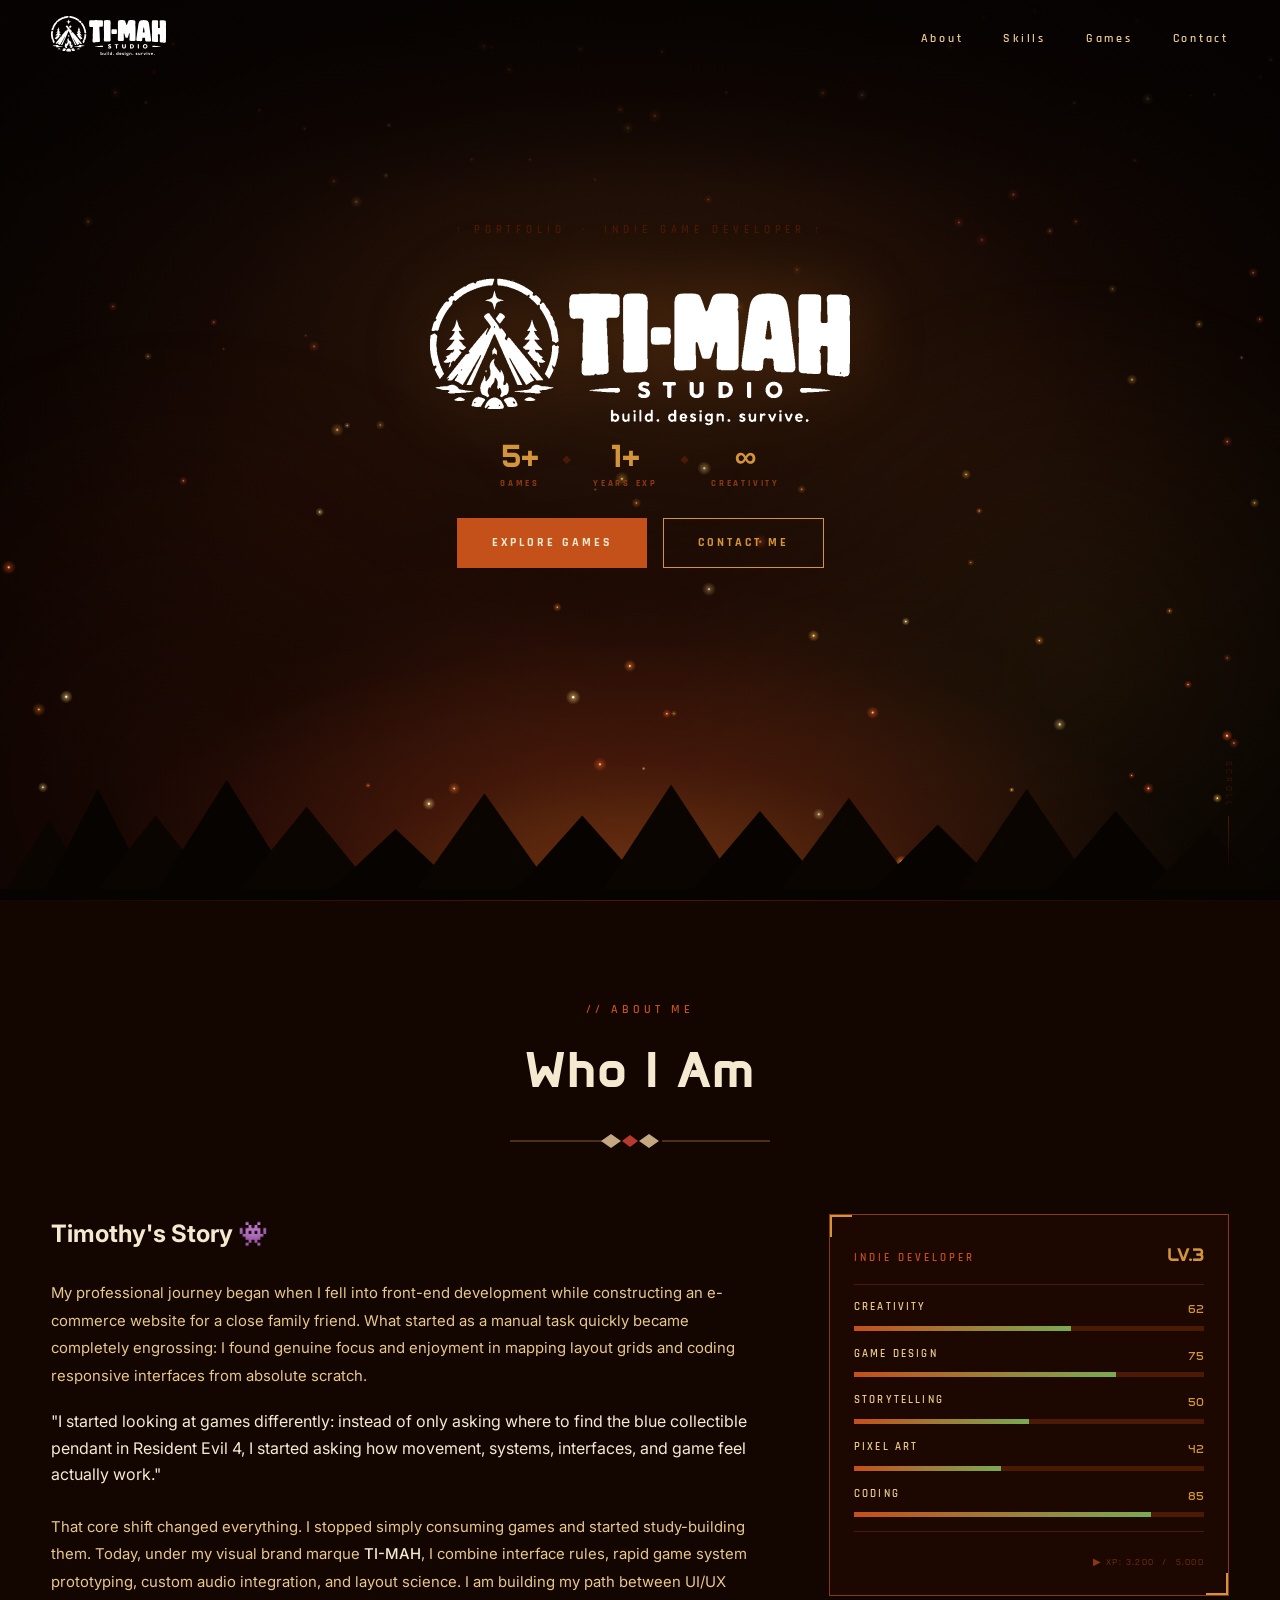
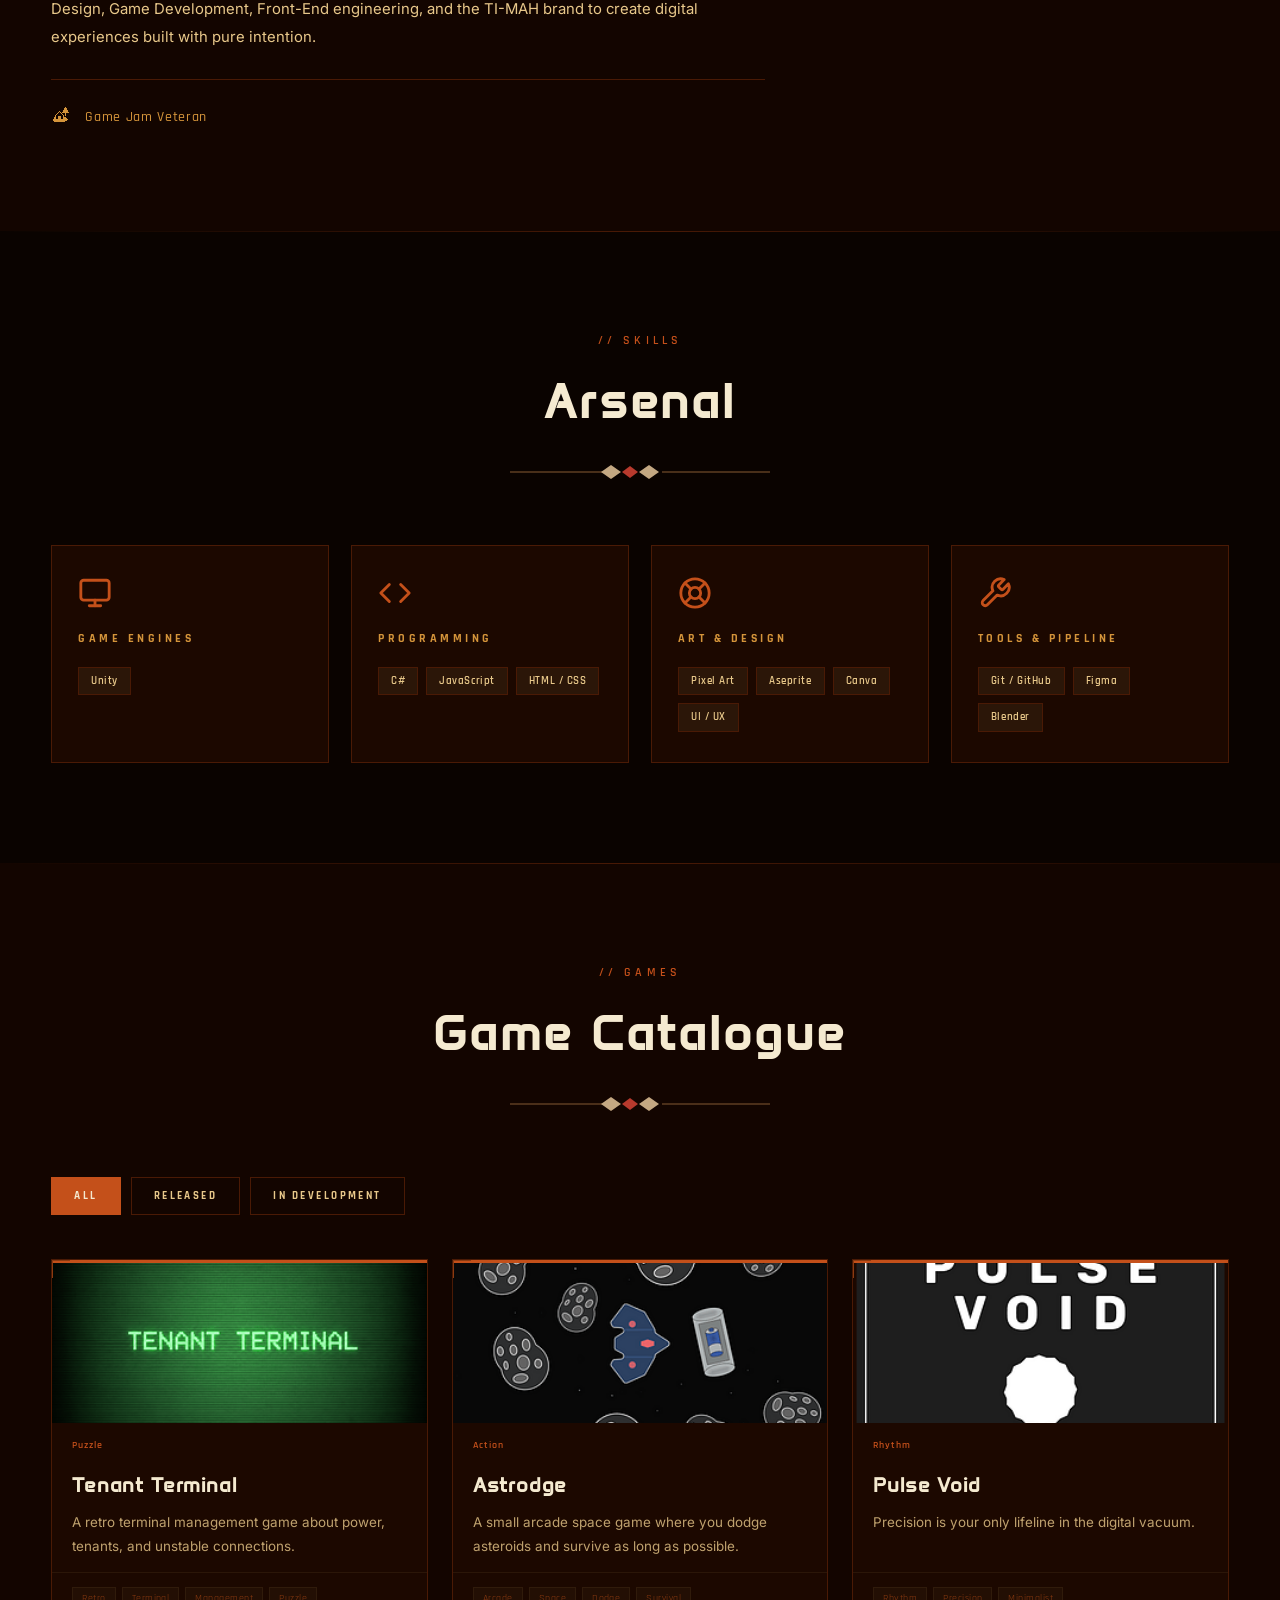
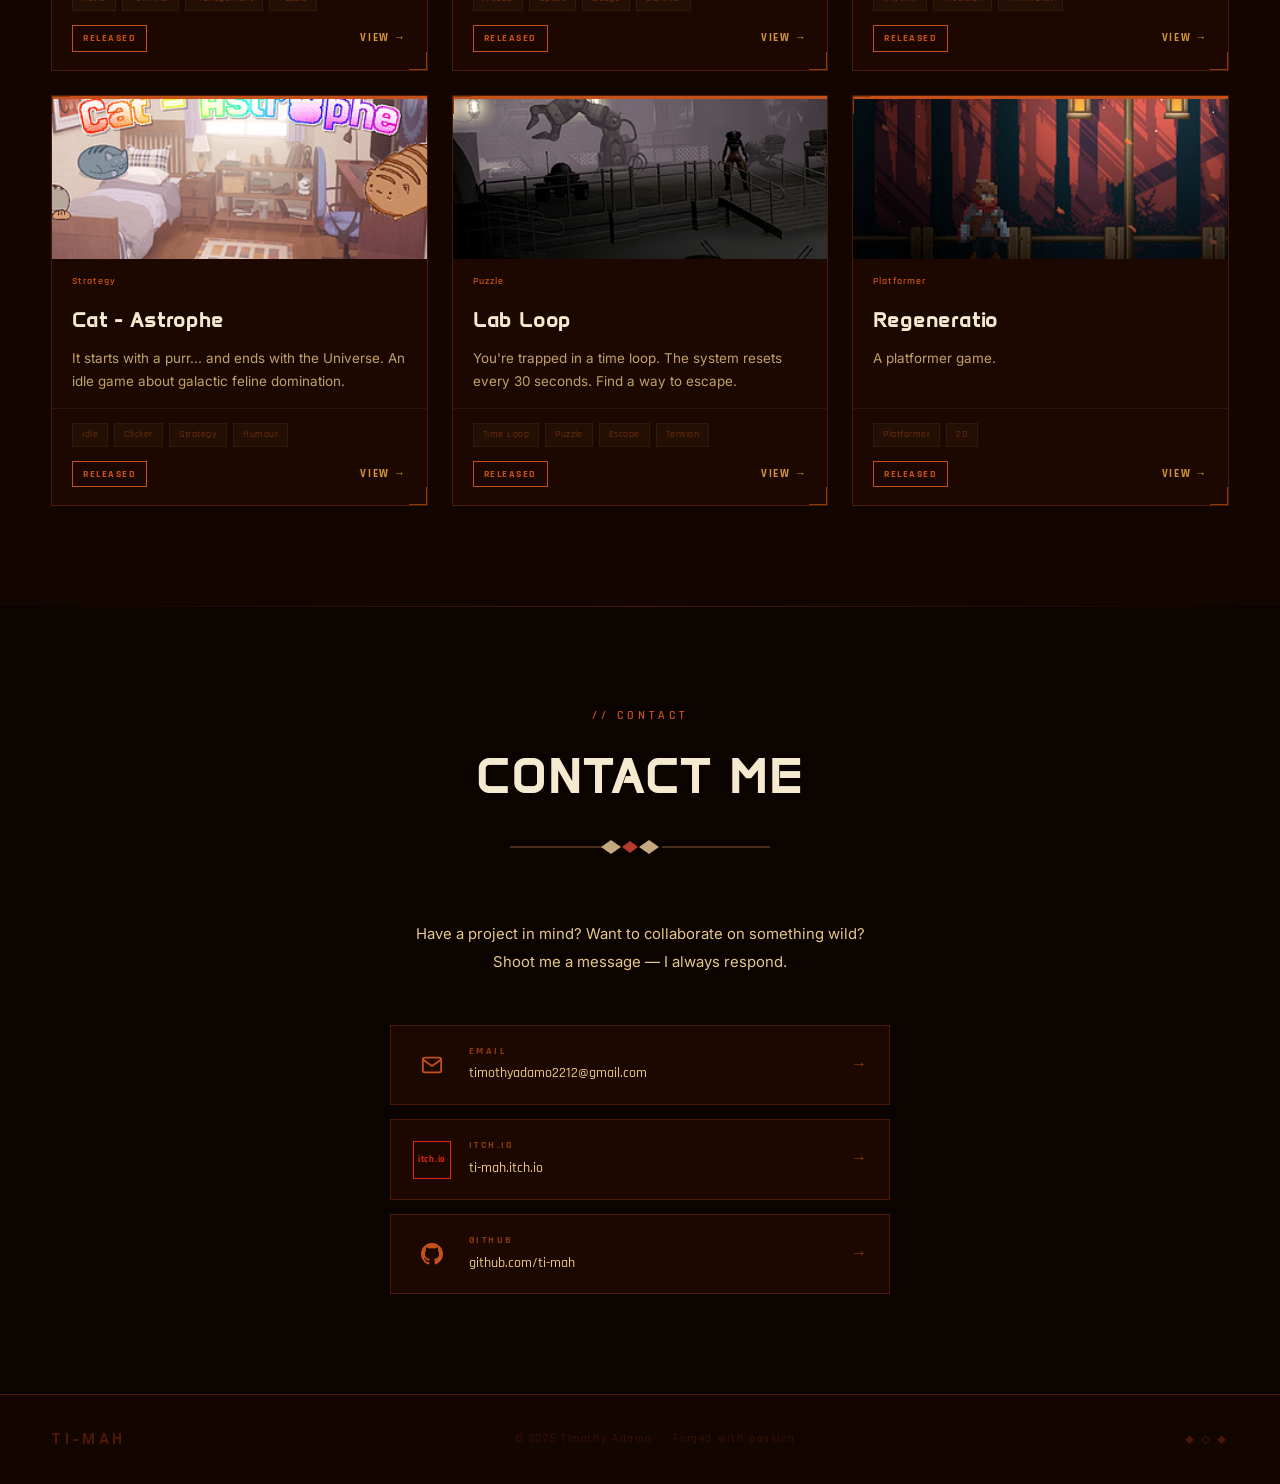
==== commit f810fc46: "Add PNG logo and update OG image Add img/Logo.png to the project and update the Open Graph image met" ====
--- a/index.html
+++ b/index.html
@@ -4,7 +4,7 @@
   <meta charset="UTF-8">
   <meta name="viewport" content="width=device-width, initial-scale=1.0">
   <meta name="description" content="TI-MAH — Portfolio di Timothy Adamo. Indie Game Developer, Pixel Artist e Digital Creator.">
-  <meta property="og:image" content="https://timah.dev/img/Logo_Vettoriale.svg">
+  <meta property="og:image" content="https://timah.dev/img/Logo.png">
   <title>TI-MAH — Timothy Adamo</title>
   <link rel="stylesheet" href="style.css">
 </head>
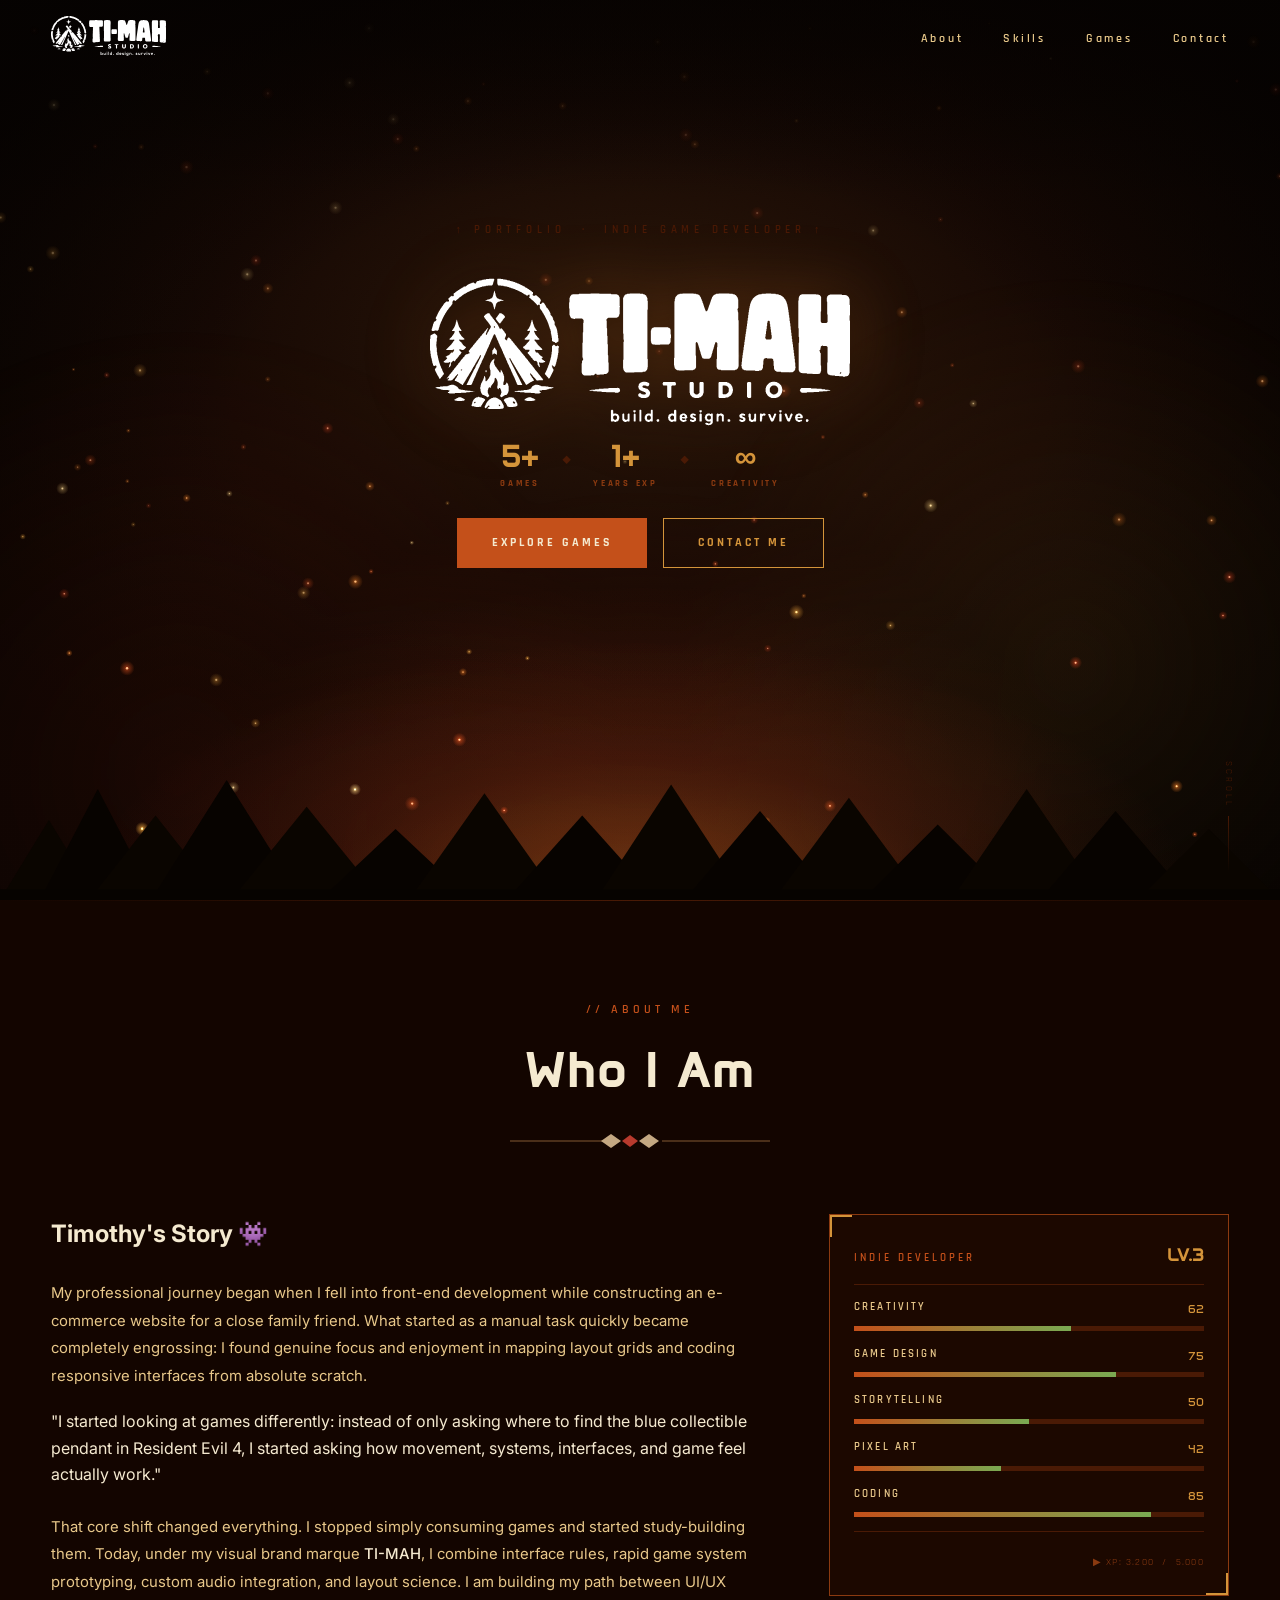
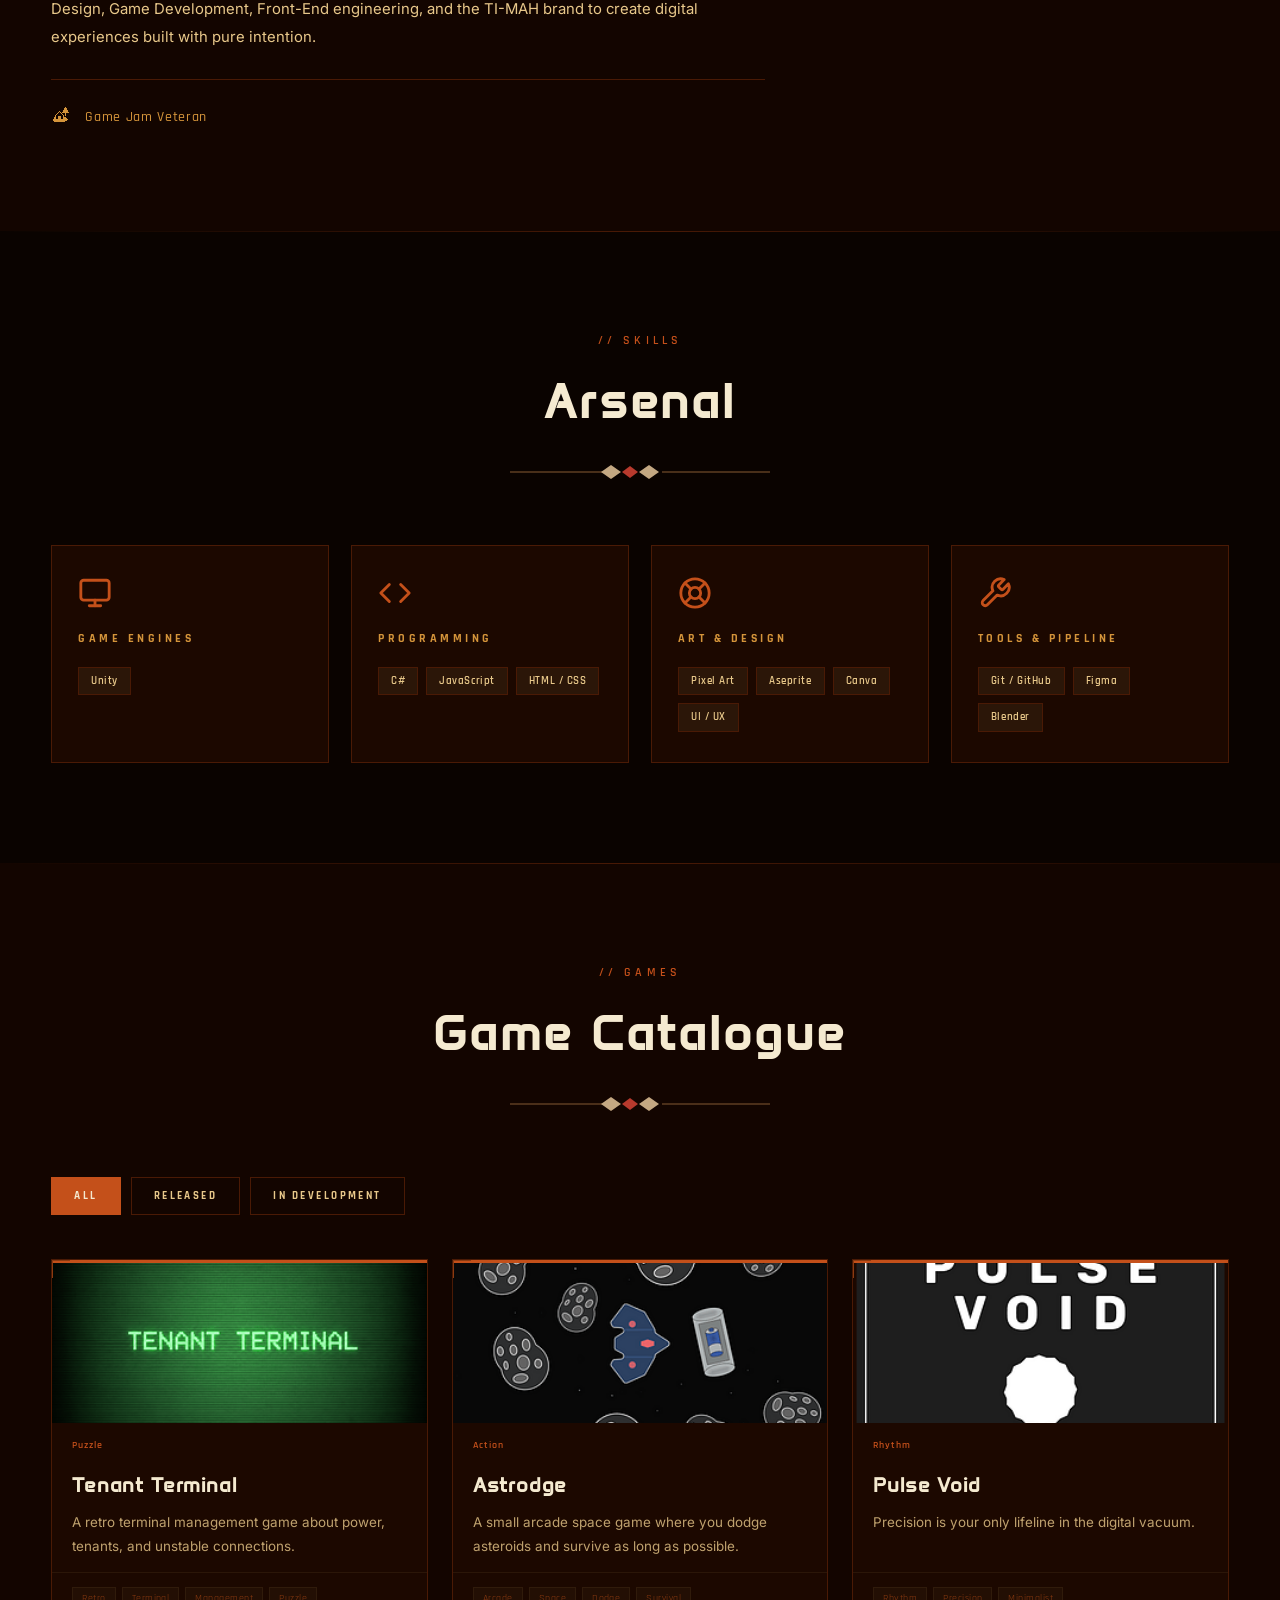
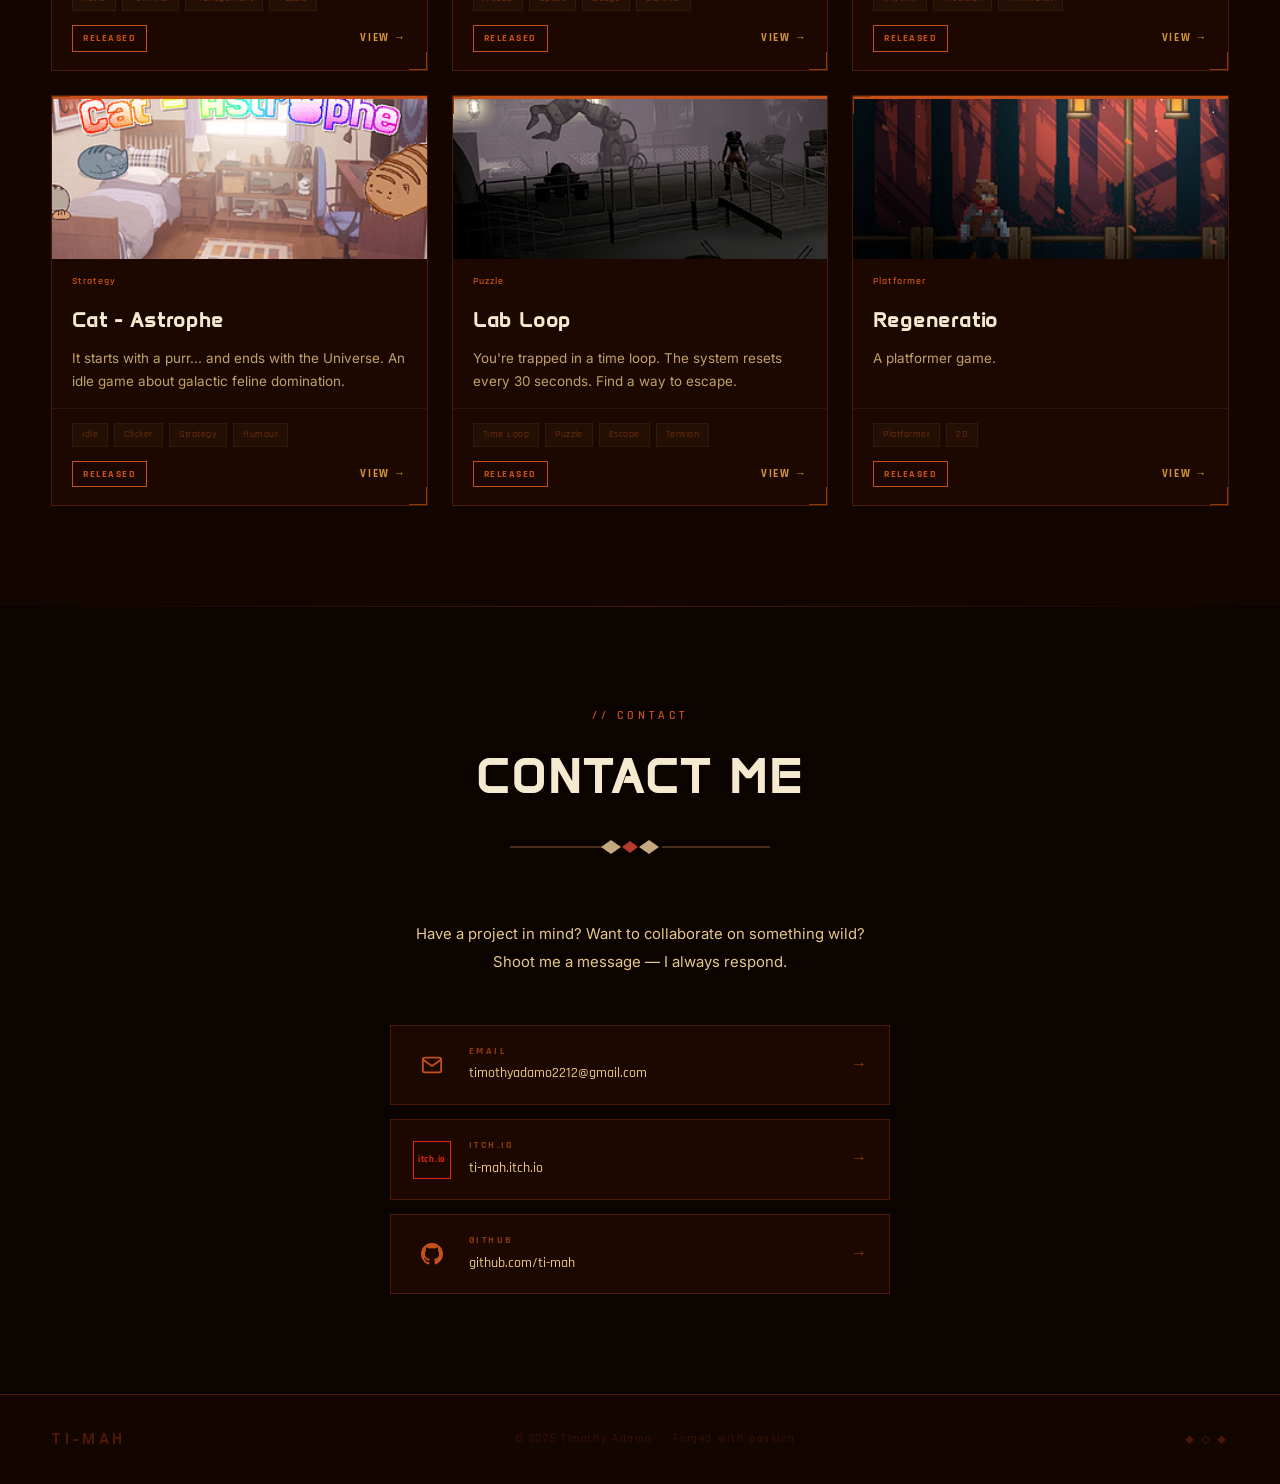
==== commit 3c1ed801: "Update index.html" ====
--- a/index.html
+++ b/index.html
@@ -4,7 +4,7 @@
   <meta charset="UTF-8">
   <meta name="viewport" content="width=device-width, initial-scale=1.0">
   <meta name="description" content="TI-MAH — Portfolio di Timothy Adamo. Indie Game Developer, Pixel Artist e Digital Creator.">
-  <meta property="og:image" content="https://timah.dev/img/Logo.png">
+  <link rel="icon" type="image/png" href="https://timah.dev/Logo.png">
   <title>TI-MAH — Timothy Adamo</title>
   <link rel="stylesheet" href="style.css">
 </head>
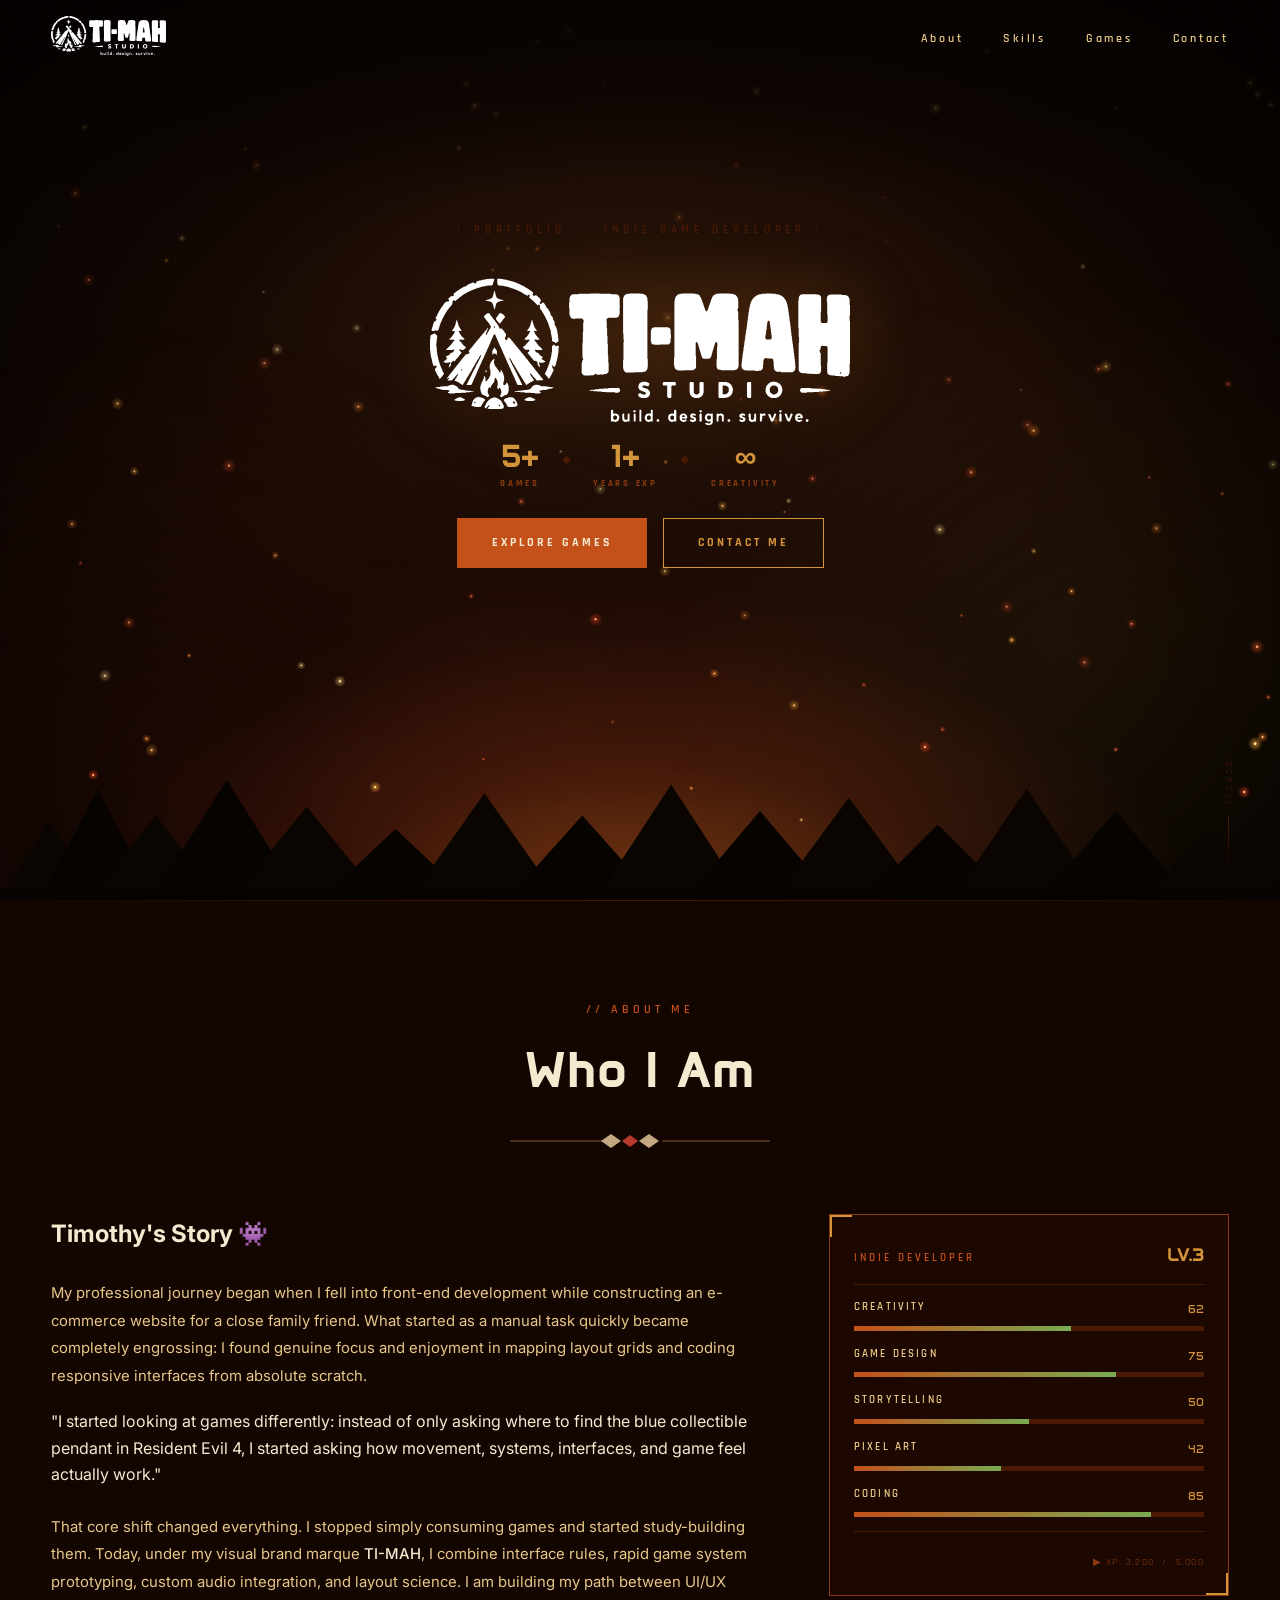
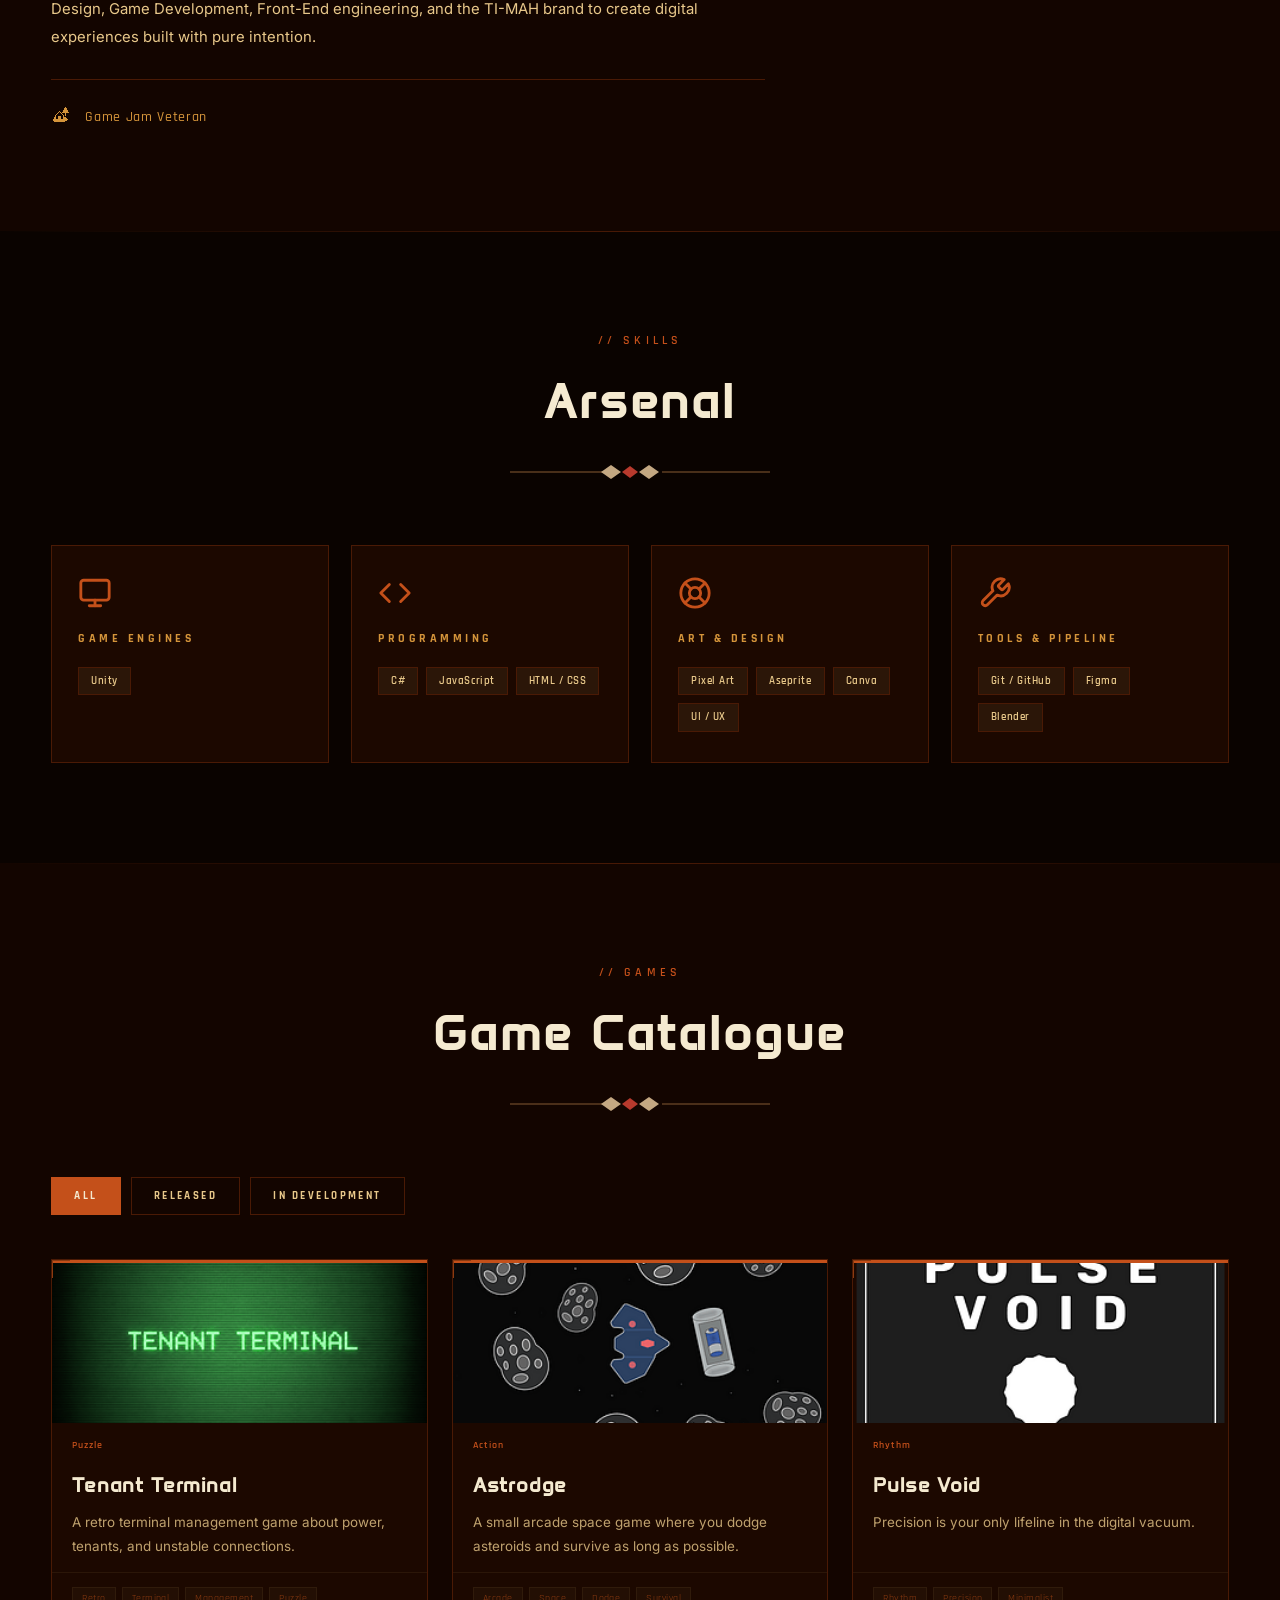
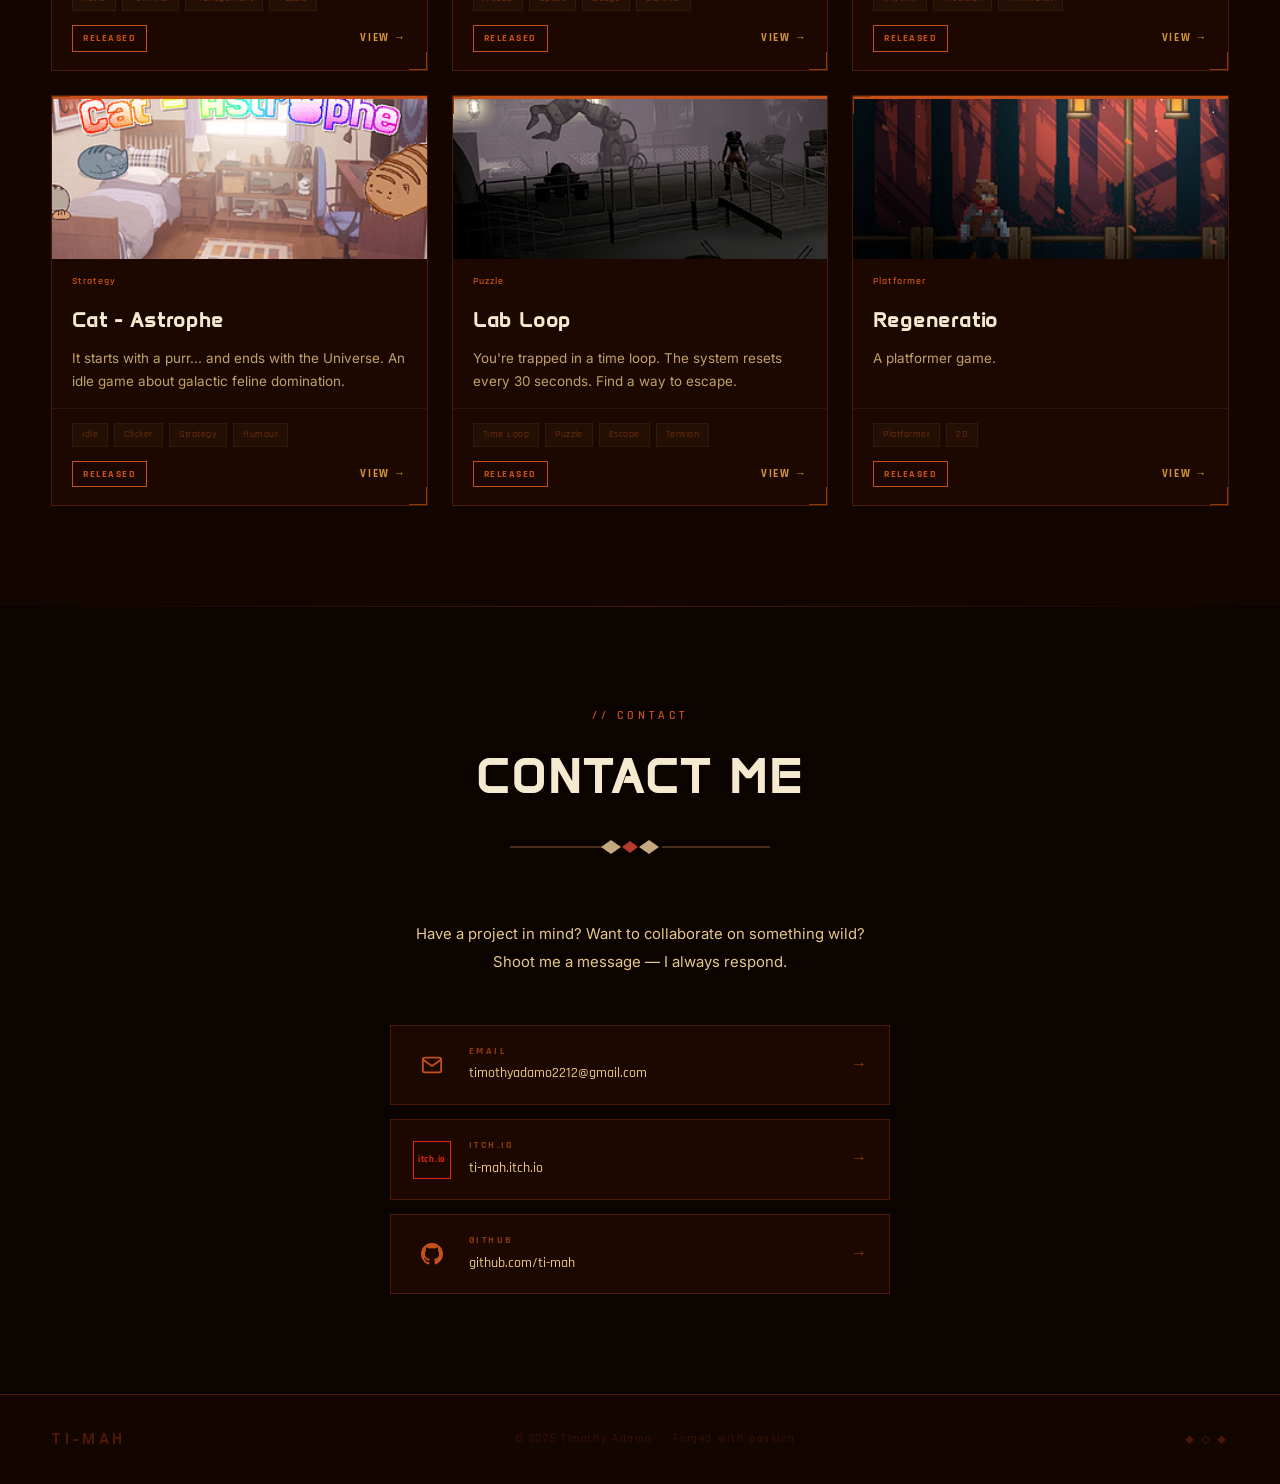
==== commit 9f635bd4: "Favicon" ====
--- a/index.html
+++ b/index.html
@@ -4,7 +4,7 @@
   <meta charset="UTF-8">
   <meta name="viewport" content="width=device-width, initial-scale=1.0">
   <meta name="description" content="TI-MAH — Portfolio di Timothy Adamo. Indie Game Developer, Pixel Artist e Digital Creator.">
-  <link rel="icon" type="image/png" href="https://timah.dev/Logo.png">
+  <link rel="icon" type="image/png" href="img/Favicon.ico">
   <title>TI-MAH — Timothy Adamo</title>
   <link rel="stylesheet" href="style.css">
 </head>
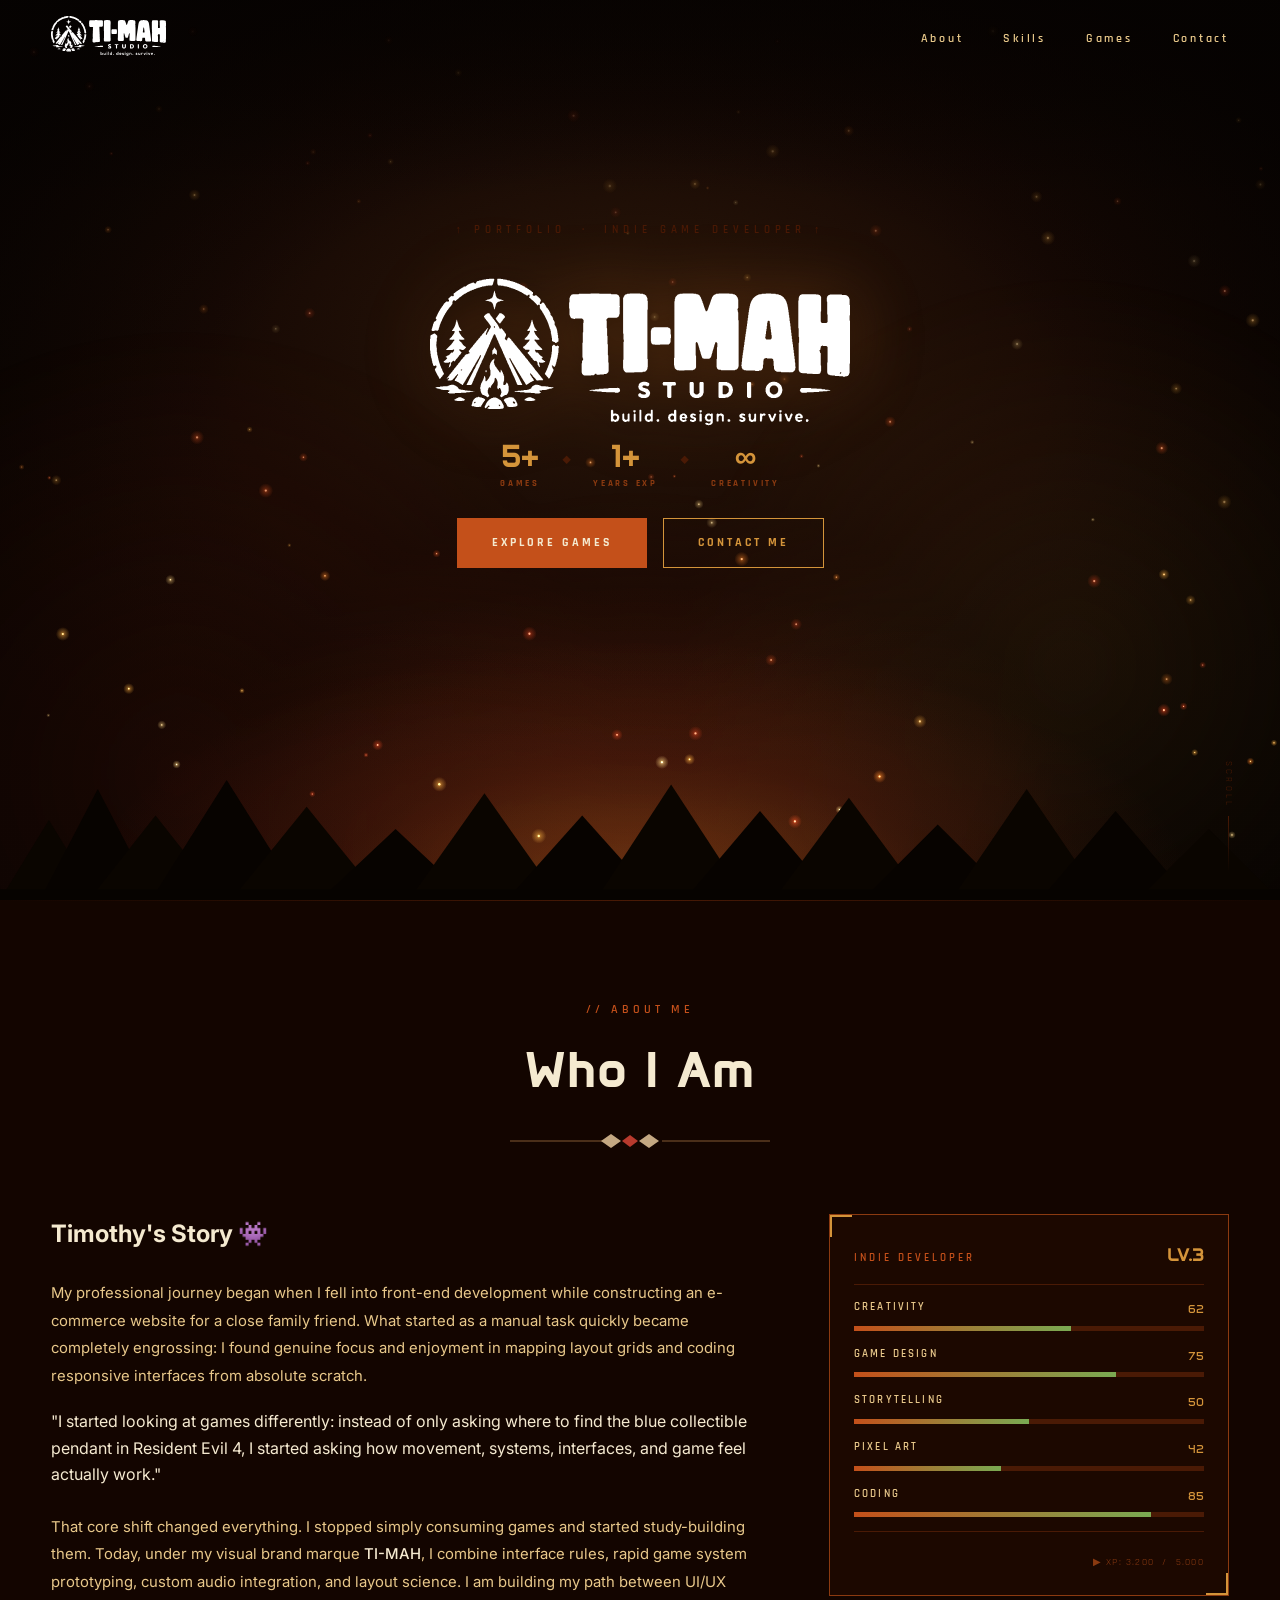
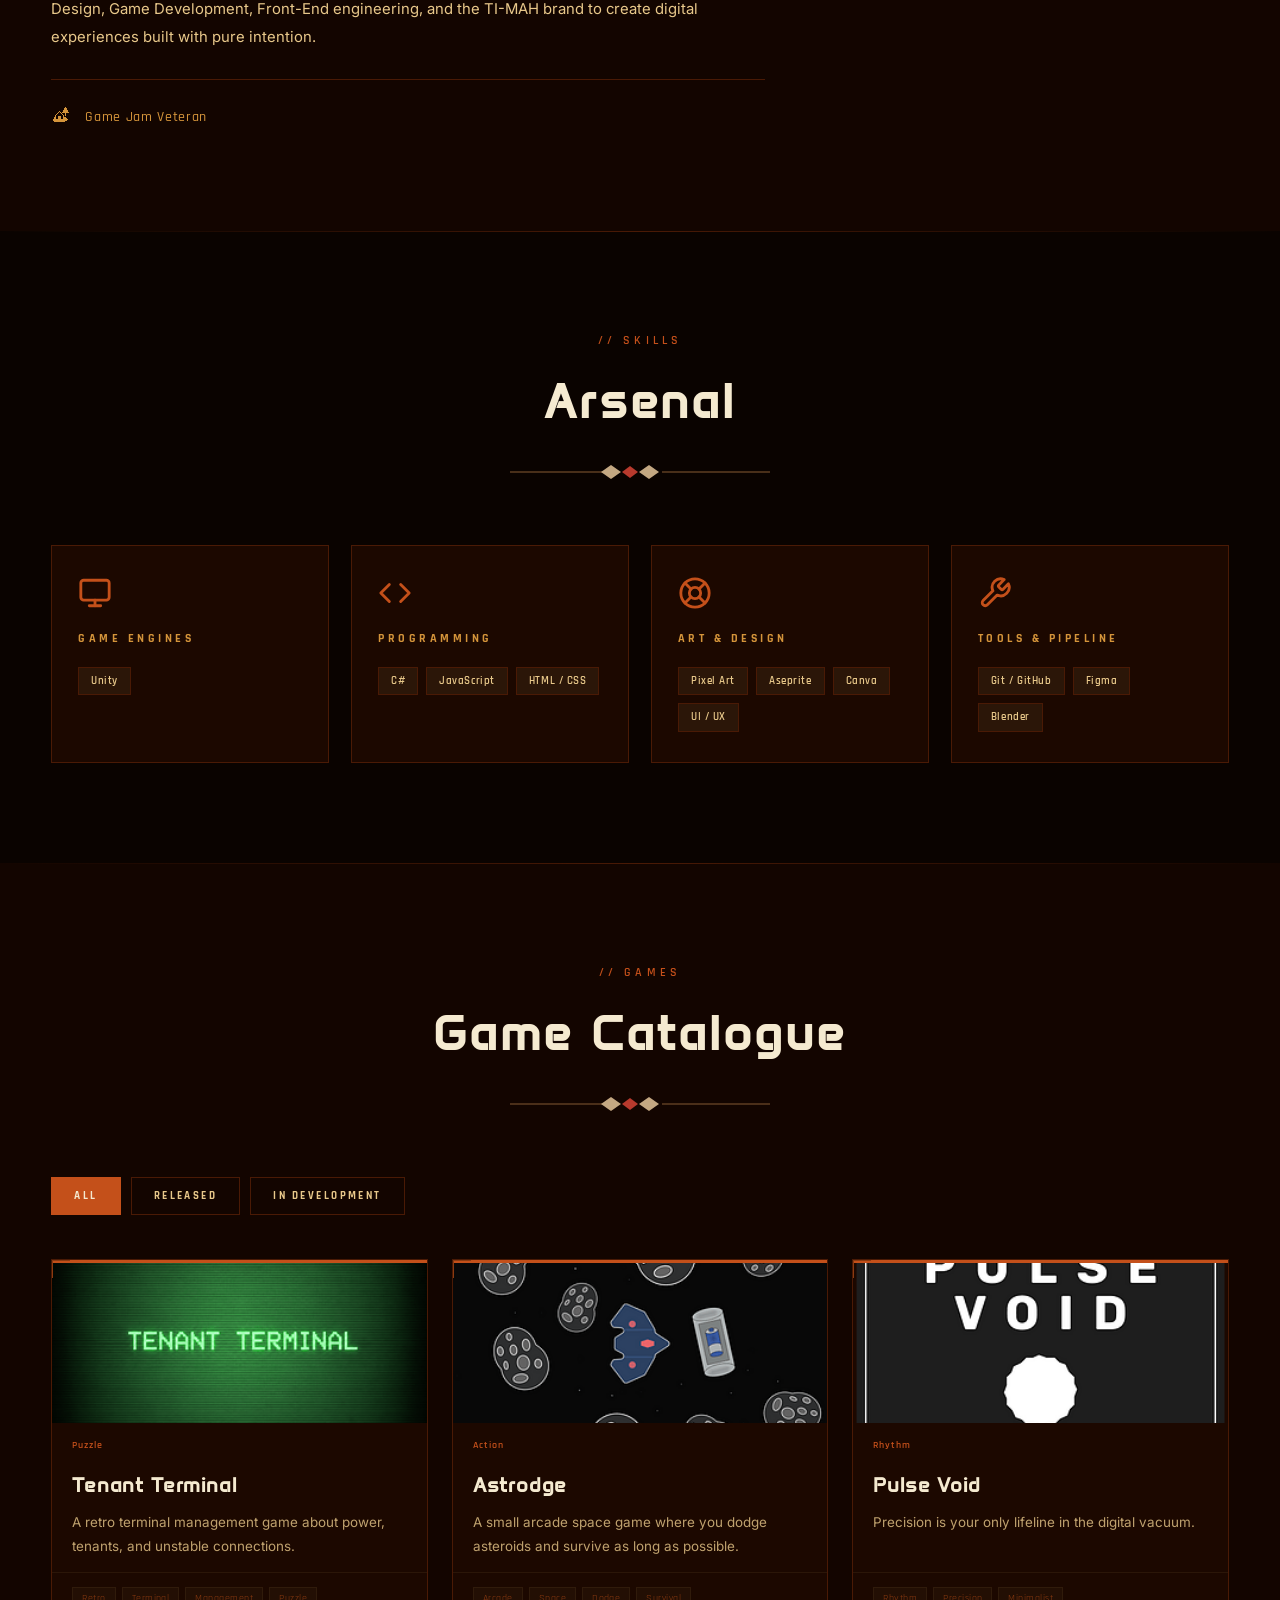
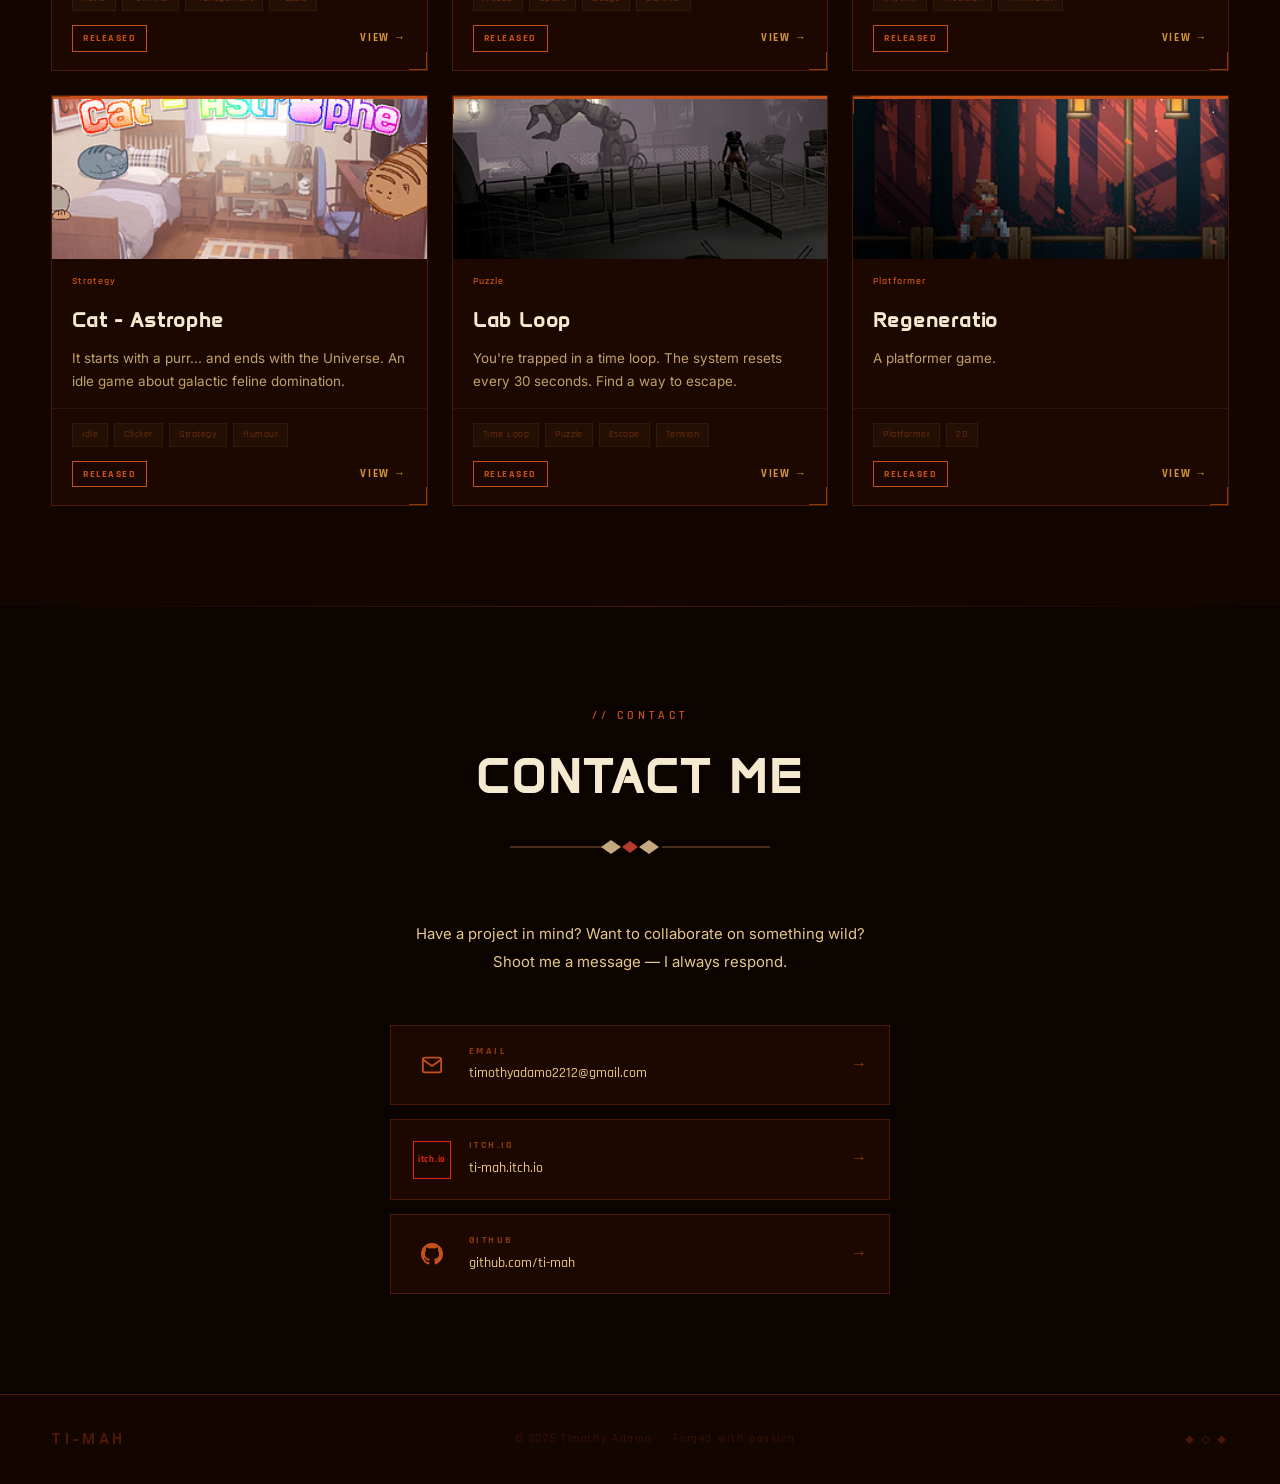
==== commit e55d7a30: "Update index.html" ====
--- a/index.html
+++ b/index.html
@@ -4,7 +4,7 @@
   <meta charset="UTF-8">
   <meta name="viewport" content="width=device-width, initial-scale=1.0">
   <meta name="description" content="TI-MAH — Portfolio di Timothy Adamo. Indie Game Developer, Pixel Artist e Digital Creator.">
-  <link rel="icon" type="image/png" href="img/Favicon.ico">
+  <link rel="icon" type="image/ico" href="img/Favicon.ico">
   <title>TI-MAH — Timothy Adamo</title>
   <link rel="stylesheet" href="style.css">
 </head>
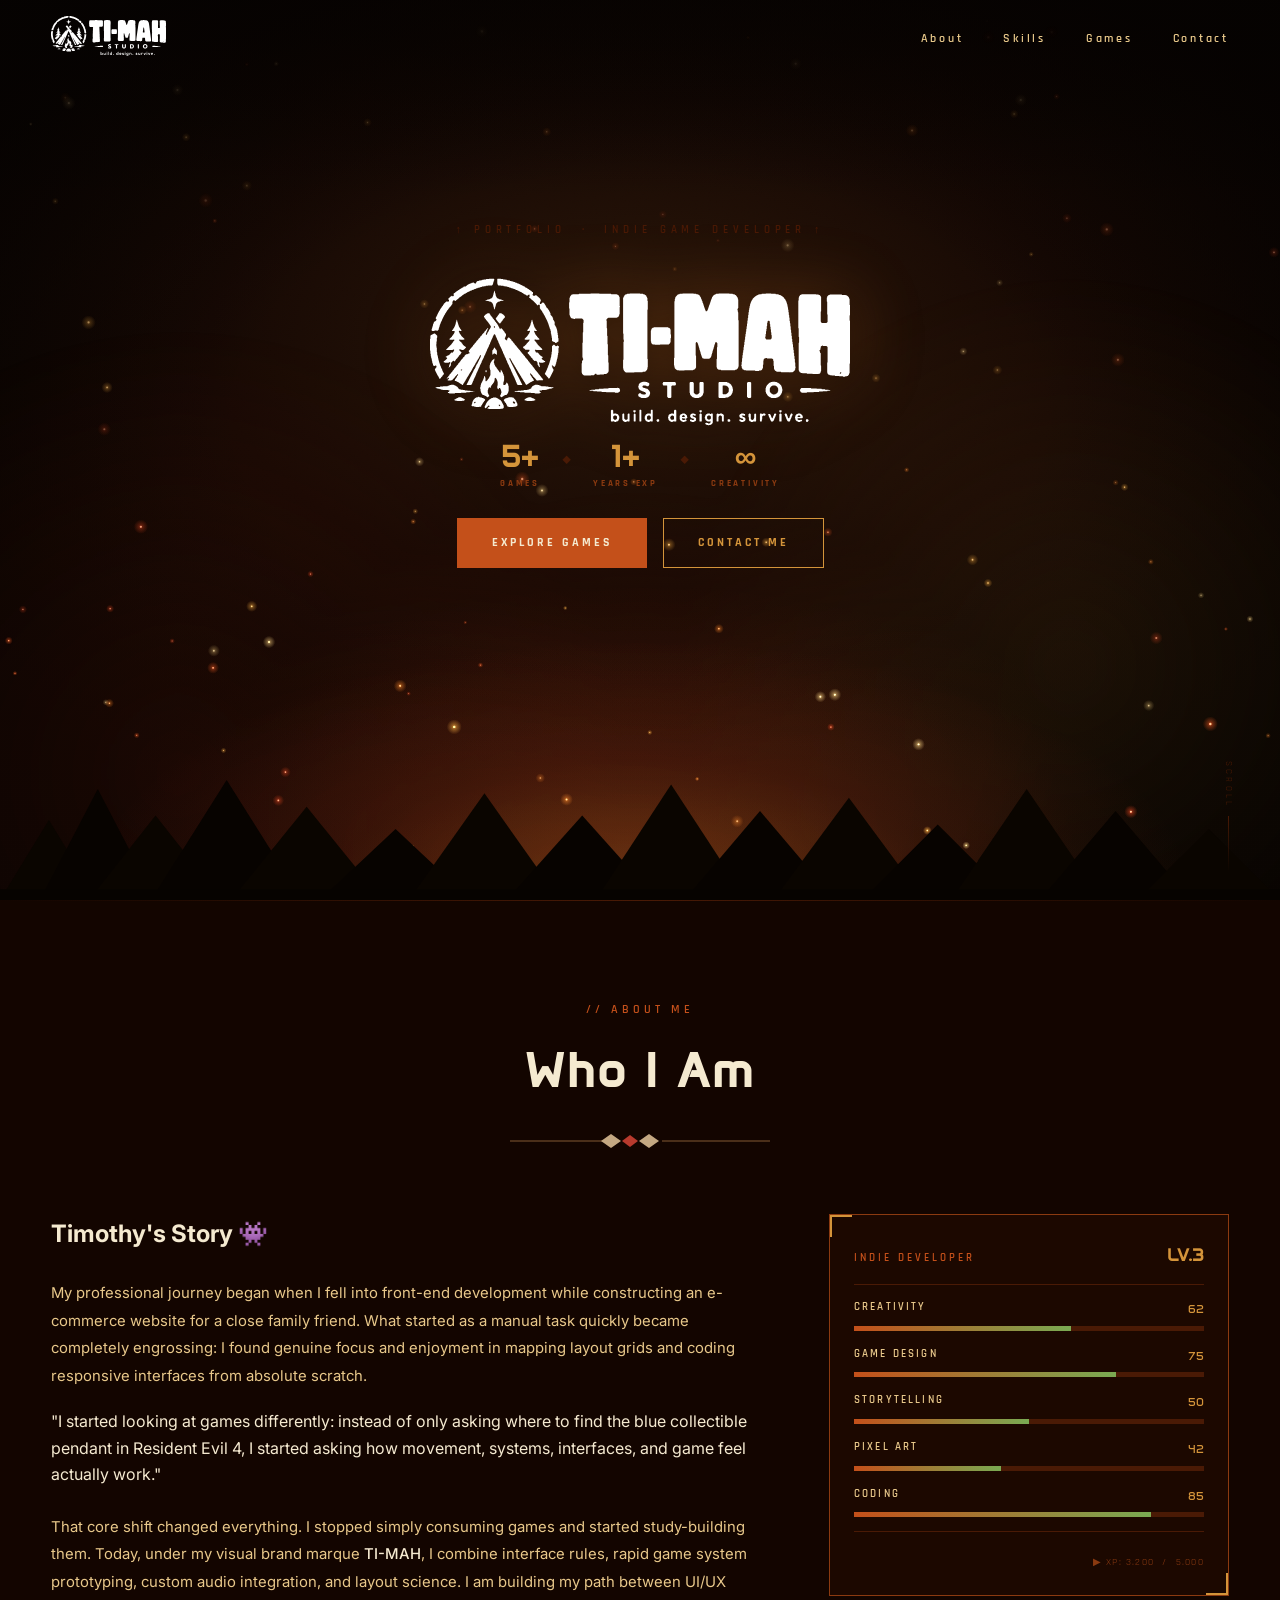
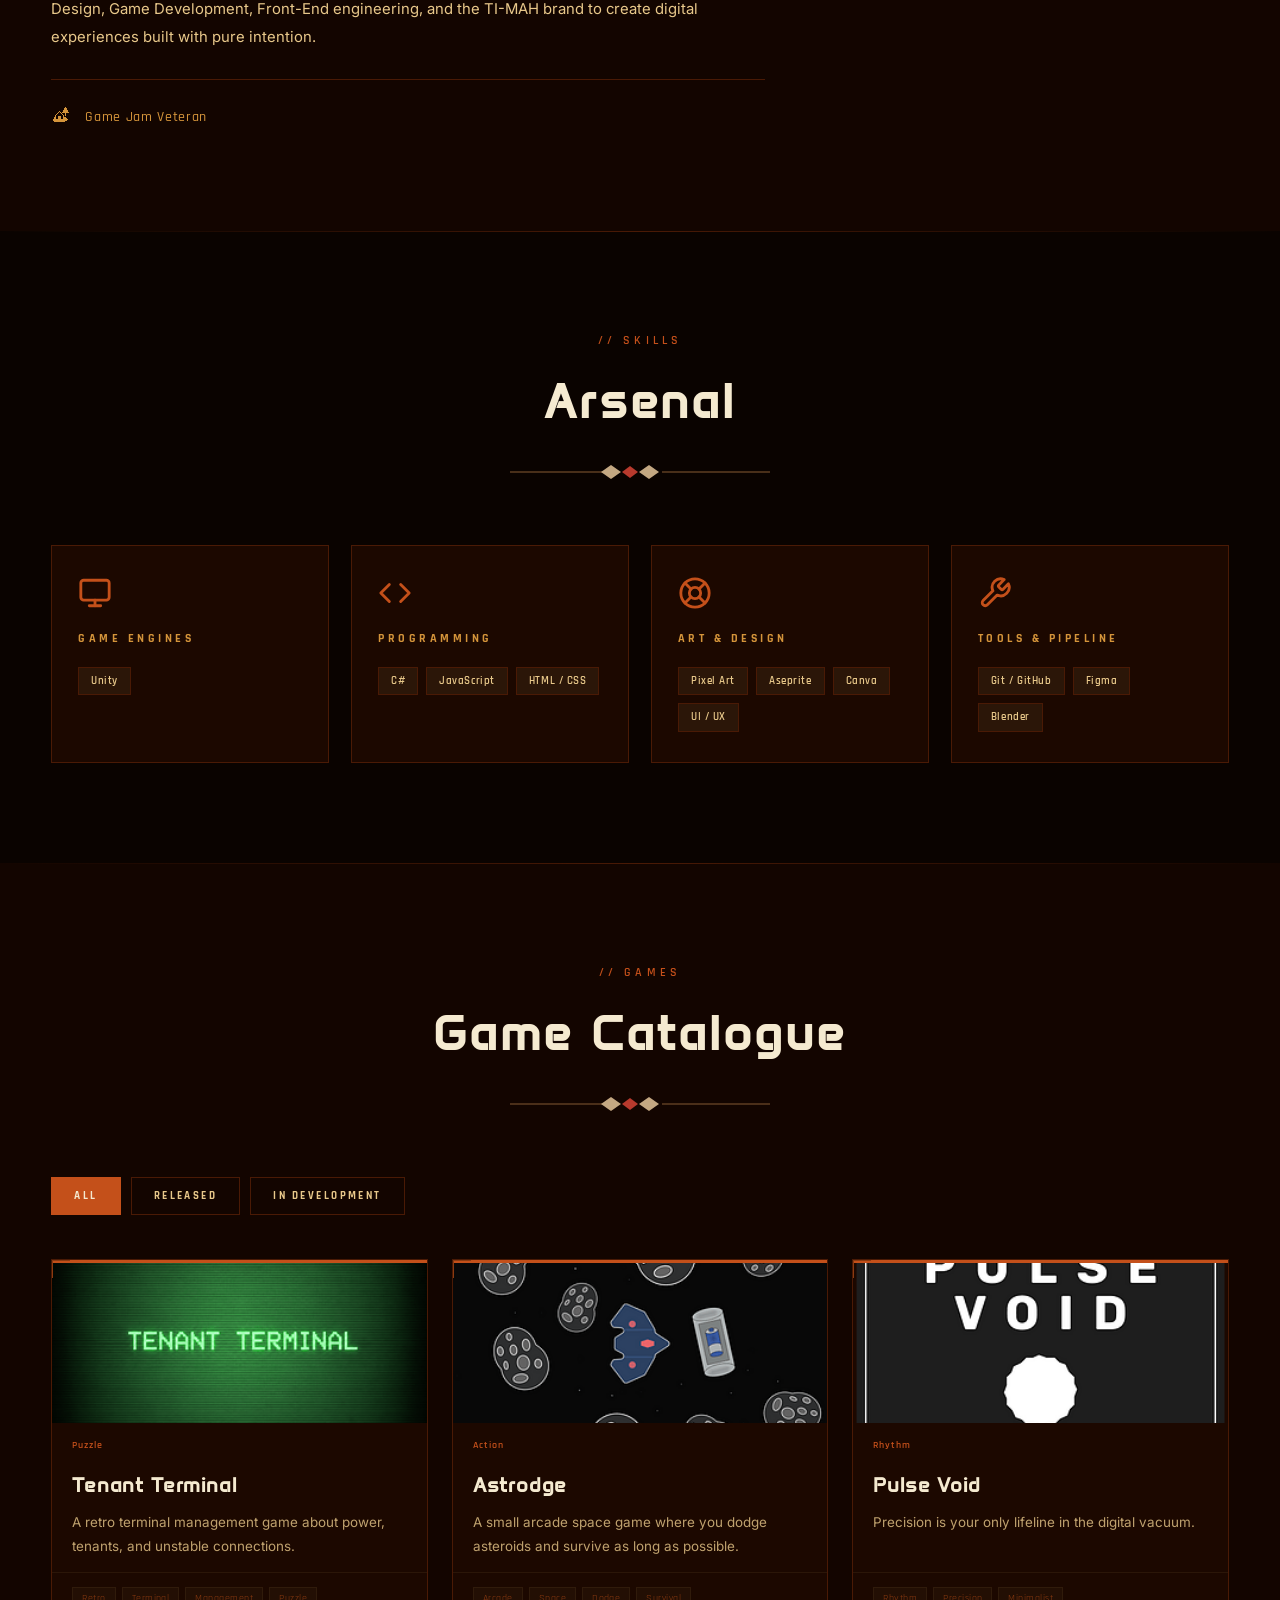
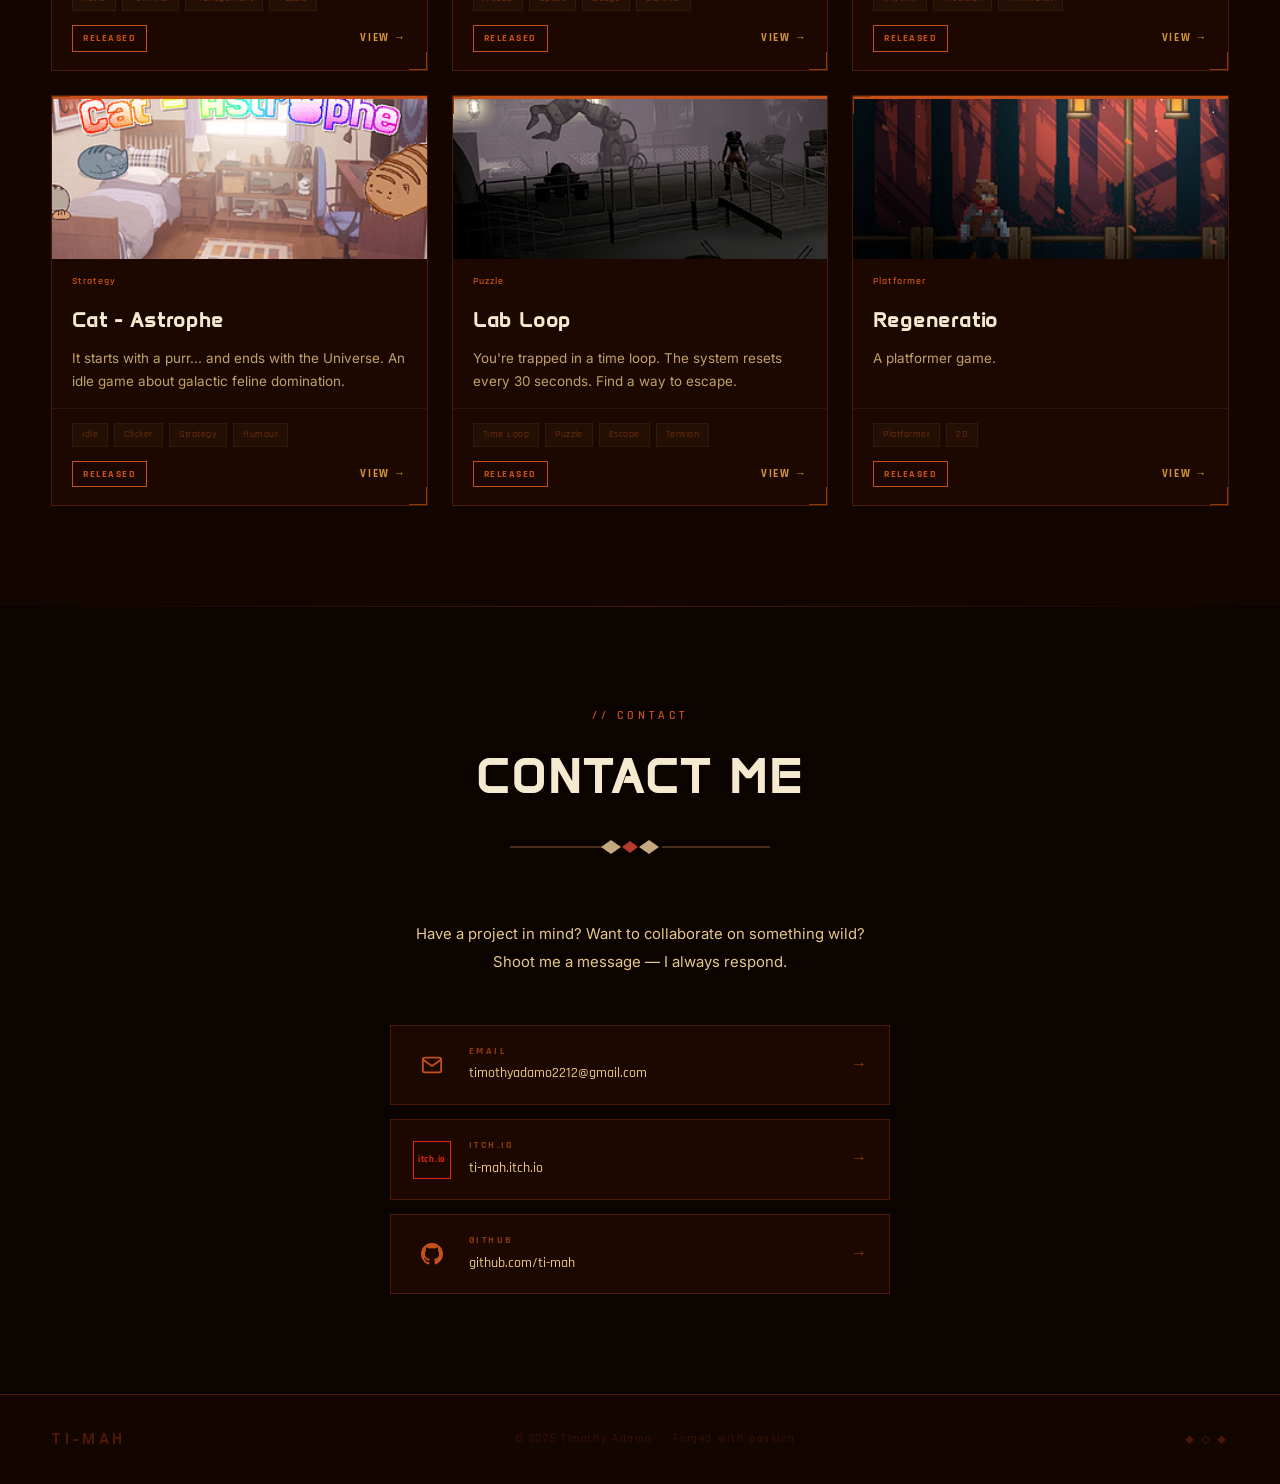
==== commit f088bc36: "Replace .ico favicon with PNG and update index Remove legacy img/Favicon.ico and add img/favicon.png" ====
--- a/index.html
+++ b/index.html
@@ -4,7 +4,7 @@
   <meta charset="UTF-8">
   <meta name="viewport" content="width=device-width, initial-scale=1.0">
   <meta name="description" content="TI-MAH — Portfolio di Timothy Adamo. Indie Game Developer, Pixel Artist e Digital Creator.">
-  <link rel="icon" type="image/ico" href="img/Favicon.ico">
+  <link rel="icon" type="image/png" href="img/favicon.png">
   <title>TI-MAH — Timothy Adamo</title>
   <link rel="stylesheet" href="style.css">
 </head>
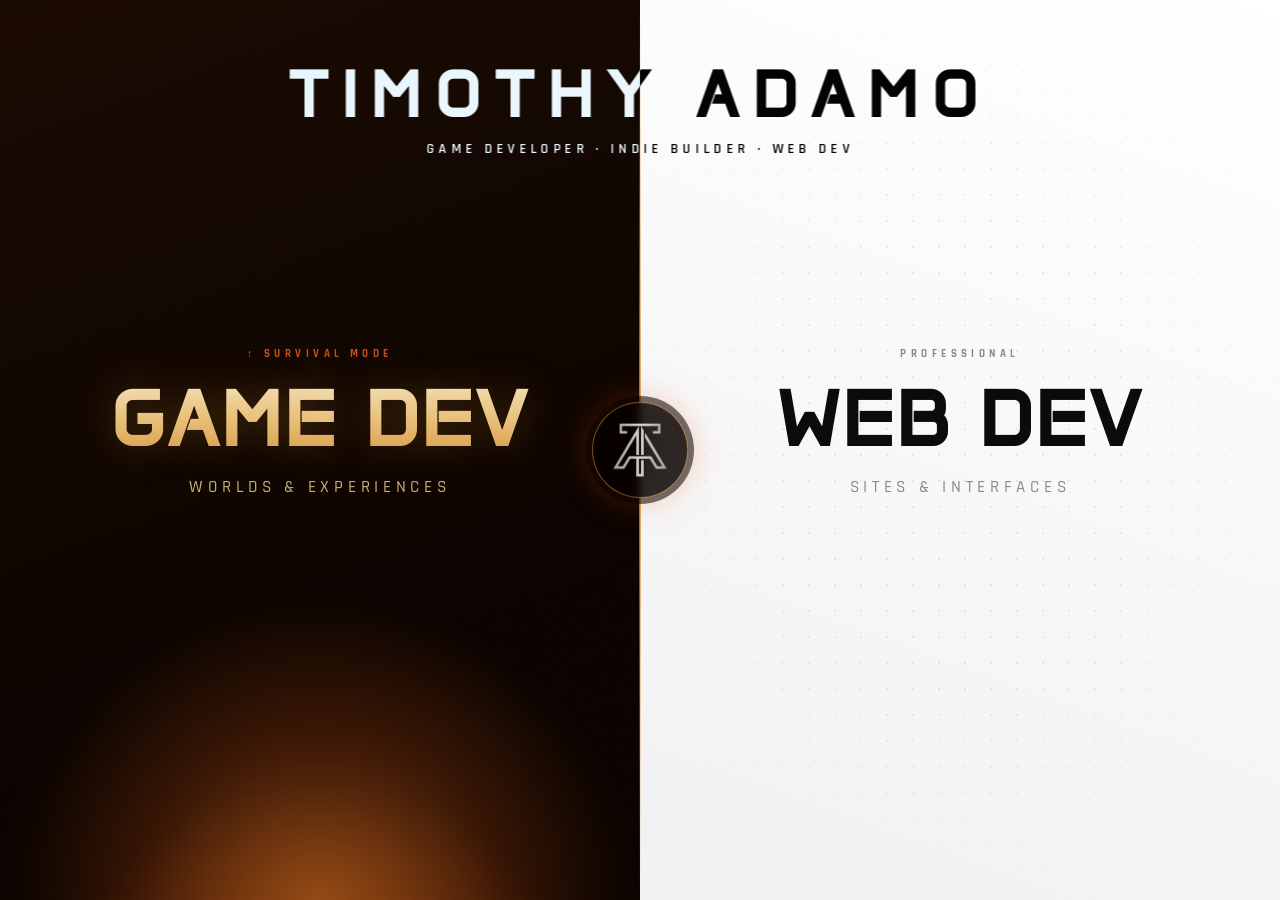
==== commit 5d8fdb7f: "Add gamedev/webdev pages, assets & split landing Add full gamedev.html (interactive game catalogue +" ====
--- a/index.html
+++ b/index.html
@@ -3,595 +3,404 @@
 <head>
   <meta charset="UTF-8">
   <meta name="viewport" content="width=device-width, initial-scale=1.0">
-  <meta name="description" content="TI-MAH — Portfolio di Timothy Adamo. Indie Game Developer, Pixel Artist e Digital Creator.">
+  <meta name="description" content="TI-MAH — Timothy Adamo. Game Developer & Web Developer. Scegli un mondo.">
   <link rel="icon" type="image/png" href="img/favicon.png">
   <title>TI-MAH — Timothy Adamo</title>
-  <link rel="stylesheet" href="style.css">
+  <link rel="stylesheet" href="fonts.css">
+  <style>
+    /* ════════════════════════════════════════════════════════════════════
+       TI-MAH — SPLIT SCREEN LANDING
+       Left  → Game Dev  (dark / survival — brown, fire-orange)
+       Right → Web Dev   (minimal / pro — white, grey, black)
+       ════════════════════════════════════════════════════════════════════ */
+
+    :root {
+      /* Dark / survival palette (matches gamedev.html) */
+      --cream:      #F5EAD0;
+      --sand:       #E8C88A;
+      --tan:        #D4943A;
+      --fire:       #C4501A;
+      --ember:      #E8540A;
+      --dark-brown: #4A1A05;
+      --dark-bg:    #0A0300;
+
+      /* Minimal / professional palette */
+      --white:      #FFFFFF;
+      --off-white:  #F4F4F5;
+      --grey:       #8A8A8F;
+      --dark-grey:  #1A1A1C;
+      --black:      #0B0B0C;
+
+      --font-head:  'Anta', sans-serif;
+      --font-ui:    'Rajdhani', sans-serif;
+      --font-mark:  'Quantico', sans-serif;
+
+      --ease:       cubic-bezier(.65, 0, .35, 1);
+      --dur:        750ms;
+    }
+
+    *, *::before, *::after { box-sizing: border-box; margin: 0; padding: 0; }
+    html, body { height: 100%; }
+    body {
+      font-family: var(--font-ui);
+      overflow: hidden;
+      background: var(--black);
+      display: flex;
+      flex-direction: column;
+    }
+    a { color: inherit; text-decoration: none; }
+
+    /* ─── Stage ─────────────────────────────────────────────────────────── */
+    .split {
+      position: relative;
+      display: flex;
+      width: 100vw;
+      flex: 1 1 auto;
+      min-height: 0;
+      overflow: hidden;
+    }
+
+    /* ─── Panels ────────────────────────────────────────────────────────── */
+    .panel {
+      position: relative;
+      flex: 1 1 50%;
+      display: flex;
+      flex-direction: column;
+      align-items: center;
+      justify-content: center;
+      overflow: hidden;
+      cursor: pointer;
+      transition: flex-basis var(--dur) var(--ease);
+      will-change: flex-basis;
+    }
+
+    /* Expand the hovered panel to 65 % (desktop) */
+    .split:hover .panel              { flex-basis: 35%; }
+    .split:hover .panel:hover        { flex-basis: 65%; }
+
+    /* ─── Left panel — GAME DEV (dark / survival) ───────────────────────── */
+    .panel--game {
+      background:
+        radial-gradient(ellipse 80% 60% at 50% 120%, rgba(232, 84, 10, .45) 0%, transparent 55%),
+        radial-gradient(ellipse 90% 70% at 50% 100%, rgba(196, 80, 26, .25) 0%, transparent 50%),
+        linear-gradient(160deg, #1A0A02 0%, #0A0300 70%);
+      color: var(--cream);
+    }
+
+    /* soot / noise texture */
+    .panel--game::before {
+      content: '';
+      position: absolute;
+      inset: 0;
+      background-image: url("data:image/svg+xml,%3Csvg xmlns='http://www.w3.org/2000/svg' width='220' height='220'%3E%3Cfilter id='n'%3E%3CfeTurbulence type='fractalNoise' baseFrequency='0.85' numOctaves='3' stitchTiles='stitch'/%3E%3C/filter%3E%3Crect width='100%25' height='100%25' filter='url(%23n)'/%3E%3C/svg%3E");
+      opacity: .07;
+      mix-blend-mode: overlay;
+      pointer-events: none;
+    }
+
+    /* forge glow pinned to the bottom */
+    .panel--game::after {
+      content: '';
+      position: absolute;
+      left: 0; right: 0; bottom: 0;
+      height: 45%;
+      background: radial-gradient(ellipse 70% 100% at 50% 100%, rgba(255, 132, 38, .35) 0%, rgba(232, 84, 10, .12) 42%, transparent 72%);
+      pointer-events: none;
+      animation: forgeFlicker 4.5s ease-in-out infinite;
+      mix-blend-mode: screen;
+    }
+
+    @keyframes forgeFlicker {
+      0%, 100% { opacity: .85; }
+      35%      { opacity: 1; }
+      55%      { opacity: .65; }
+      75%      { opacity: .95; }
+    }
+
+    /* ─── Right panel — WEB DEV (minimal / professional) ────────────────── */
+    .panel--web {
+      background: linear-gradient(200deg, #FFFFFF 0%, #F1F1F3 100%);
+      color: var(--black);
+    }
+
+    /* faint dotted grid */
+    .panel--web::before {
+      content: '';
+      position: absolute;
+      inset: 0;
+      background-image: radial-gradient(rgba(0, 0, 0, .10) 1px, transparent 1px);
+      background-size: 26px 26px;
+      opacity: .7;
+      pointer-events: none;
+      mask-image: radial-gradient(ellipse 75% 75% at 50% 50%, #000 35%, transparent 80%);
+      -webkit-mask-image: radial-gradient(ellipse 75% 75% at 50% 50%, #000 35%, transparent 80%);
+    }
+
+    /* ─── Panel content ─────────────────────────────────────────────────── */
+    .panel-inner {
+      position: relative;
+      z-index: 2;
+      text-align: center;
+      padding: 40px;
+      transition: transform var(--dur) var(--ease), opacity var(--dur) var(--ease);
+    }
+
+    .panel-eyebrow {
+      display: block;
+      font-family: var(--font-ui);
+      font-size: .7rem;
+      font-weight: 700;
+      letter-spacing: .4em;
+      text-transform: uppercase;
+      margin-bottom: 20px;
+    }
+    .panel--game .panel-eyebrow { color: var(--fire); }
+    .panel--web  .panel-eyebrow { color: var(--grey); }
+
+    .panel-title {
+      font-family: var(--font-head);
+      font-size: clamp(2.4rem, 6vw, 5rem);
+      font-weight: 700;
+      letter-spacing: .04em;
+      line-height: 1;
+      white-space: nowrap;
+    }
+    .panel--game .panel-title {
+      background: linear-gradient(180deg, #F5EAD0 0%, #E8C88A 45%, #D4943A 100%);
+      -webkit-background-clip: text;
+      background-clip: text;
+      color: transparent;
+      text-shadow: 0 0 40px rgba(255, 176, 64, .25);
+    }
+    .panel--web .panel-title { color: var(--black); }
+
+    .panel-sub {
+      display: block;
+      font-family: var(--font-ui);
+      font-size: clamp(.8rem, 1.6vw, 1.05rem);
+      font-weight: 500;
+      letter-spacing: .28em;
+      text-transform: uppercase;
+      margin-top: 18px;
+    }
+    .panel--game .panel-sub { color: var(--sand); opacity: .85; }
+    .panel--web  .panel-sub { color: var(--grey); }
+
+    /* "Enter" cue revealed when a side is hovered */
+    .panel-enter {
+      display: inline-flex;
+      align-items: center;
+      gap: 10px;
+      margin-top: 34px;
+      font-family: var(--font-ui);
+      font-size: .72rem;
+      font-weight: 700;
+      letter-spacing: .3em;
+      text-transform: uppercase;
+      opacity: 0;
+      transform: translateY(12px);
+      transition: opacity var(--dur) var(--ease), transform var(--dur) var(--ease);
+    }
+    .panel--game .panel-enter { color: var(--tan); }
+    .panel--web  .panel-enter { color: var(--dark-grey); }
+    .panel:hover .panel-enter { opacity: 1; transform: translateY(0); }
+
+    .panel-enter .arrow { font-size: 1rem; transition: transform var(--dur) var(--ease); }
+    .panel:hover .panel-enter .arrow { transform: translateX(6px); }
+
+    /* Subtle darkening of the panel that is NOT hovered */
+    .panel-shade {
+      position: absolute;
+      inset: 0;
+      z-index: 1;
+      pointer-events: none;
+      opacity: 0;
+      transition: opacity var(--dur) var(--ease);
+    }
+    .panel--game .panel-shade { background: rgba(0, 0, 0, .45); }
+    .panel--web  .panel-shade { background: rgba(255, 255, 255, .35); }
+    .split:hover .panel:not(:hover) .panel-shade { opacity: 1; }
+
+    /* ─── Brand mark — name integrated on the central divider ───────────── */
+    .brand-mark {
+      position: absolute;
+      top: clamp(28px, 7vh, 70px);
+      left: 50%;
+      z-index: 12;
+      transform: translateX(-50%);
+      text-align: center;
+      pointer-events: none;
+      /* Inverts against whatever is behind: white on the dark side,
+         dark on the white side — legible on both panels. */
+      mix-blend-mode: difference;
+      transition: left var(--dur) var(--ease);
+    }
+    .brand-name {
+      display: block;
+      font-family: var(--font-head);
+      font-size: clamp(1.8rem, 5.2vw, 4rem);
+      font-weight: 700;
+      letter-spacing: .22em;
+      line-height: 1;
+      color: #FFFFFF;
+      white-space: nowrap;
+    }
+    .brand-role {
+      display: block;
+      margin-top: clamp(8px, 1.4vh, 14px);
+      font-family: var(--font-ui);
+      font-size: clamp(.62rem, 1.3vw, .85rem);
+      font-weight: 600;
+      letter-spacing: .32em;
+      text-transform: uppercase;
+      color: #FFFFFF;
+      white-space: nowrap;
+    }
+
+    /* Follow the expanding panel, like the divider/logo */
+    .split:has(.panel--game:hover) .brand-mark { left: 65%; }
+    .split:has(.panel--web:hover)  .brand-mark { left: 35%; }
+
+    /* ─── Center divider + logo ─────────────────────────────────────────── */
+    .divider {
+      position: absolute;
+      top: 0; bottom: 0; left: 50%;
+      z-index: 10;
+      width: 2px;
+      transform: translateX(-50%);
+      background: linear-gradient(to bottom,
+        transparent 0%,
+        rgba(212, 148, 58, .35) 20%,
+        rgba(212, 148, 58, .9) 50%,
+        rgba(212, 148, 58, .35) 80%,
+        transparent 100%);
+      pointer-events: none;
+      transition: left var(--dur) var(--ease);
+    }
+
+    .logo-icon {
+      height: 64px;
+    }
+
+    /* Move the divider to follow the expanding panel */
+    .split:hover .divider              { left: 50%; }
+    .split:has(.panel--game:hover) .divider { left: 65%; }
+    .split:has(.panel--web:hover)  .divider { left: 35%; }
+
+    .logo-badge {
+      position: absolute;
+      top: 50%; left: 50%;
+      z-index: 11;
+      transform: translate(-50%, -50%);
+      width: 96px;
+      height: 96px;
+      display: flex;
+      align-items: center;
+      justify-content: center;
+      border-radius: 50%;
+      background: rgba(10, 3, 0, .85);
+      border: 1px solid rgba(212, 148, 58, .55);
+      box-shadow: 0 0 0 6px rgba(10, 3, 0, .55), 0 0 36px rgba(232, 84, 10, .35);
+      backdrop-filter: blur(4px);
+      -webkit-backdrop-filter: blur(4px);
+      pointer-events: none;
+      transition: left var(--dur) var(--ease);
+    }
+    .split:has(.panel--game:hover) .logo-badge { left: 65%; }
+    .split:has(.panel--web:hover)  .logo-badge { left: 35%; }
+
+    .logo-badge img {
+      width: 124px;
+      height: auto;
+      display: block;
+      filter: drop-shadow(0 0 10px rgba(0, 0, 0, 0.4));
+    }
+
+    /* ─── Responsive: mobile → horizontal split (top / bottom) ──────────── */
+    @media (max-width: 768px) {
+      .split { flex-direction: column; }
+
+      .split:hover .panel       { flex-basis: 35%; }
+      .split:hover .panel:hover { flex-basis: 65%; }
+
+      .panel-title { font-size: clamp(2rem, 11vw, 3.4rem); }
+
+      /* horizontal divider */
+      .divider {
+        top: 50%; bottom: auto; left: 0; right: 0;
+        width: 100%; height: 2px;
+        transform: translateY(-50%);
+        background: linear-gradient(to right,
+          transparent 0%,
+          rgba(212, 148, 58, .35) 20%,
+          rgba(212, 148, 58, .9) 50%,
+          rgba(212, 148, 58, .35) 80%,
+          transparent 100%);
+        transition: top var(--dur) var(--ease);
+      }
+      .split:has(.panel--game:hover) .divider { left: 0; top: 65%; }
+      .split:has(.panel--web:hover)  .divider { left: 0; top: 35%; }
+
+      .logo-badge {
+        width: 124px; height: 124px;
+        transition: top var(--dur) var(--ease);
+      }
+      .logo-badge img { width: 142px; }
+      .split:has(.panel--game:hover) .logo-badge { left: 50%; top: 65%; }
+      .split:has(.panel--web:hover)  .logo-badge { left: 50%; top: 35%; }
+    }
+
+    /* Touch devices: no hover — keep an even split, content always visible */
+    @media (hover: none) {
+      .split:hover .panel,
+      .split:hover .panel:hover { flex-basis: 50%; }
+      .panel-enter { opacity: 1; transform: none; }
+    }
+
+    @media (prefers-reduced-motion: reduce) {
+      .panel--game::after { animation: none; }
+      .panel, .divider, .logo-badge, .panel-enter, .panel-shade { transition: none; }
+    }
+  </style>
 </head>
 <body>
 
-  <!-- ════════════════════════════════ NAV ════════════════════════════════ -->
-  <nav id="navbar">
-    <div class="nav-inner container">
-      <img src="img/Logo_Vettoriale.svg" alt="TI-MAH Studio" height="40">
-      <ul class="nav-links" id="nav-links">
-        <li><a href="#about">About</a></li>
-        <li><a href="#skills">Skills</a></li>
-        <li><a href="#games">Games</a></li>
-        <li><a href="#contact">Contact</a></li>
-      </ul>
-      <button class="nav-toggle" id="nav-toggle" aria-label="Apri menu">
-        <span></span><span></span><span></span>
-      </button>
-    </div>
-  </nav>
-
-  <!-- ════════════════════════════════ HERO ════════════════════════════════ -->
-  <header id="hero">
-    <div class="hero-bg"></div>
-    <div class="hero-ash" aria-hidden="true"></div>
-    <canvas class="hero-embers" aria-hidden="true"></canvas>
-    <div class="hero-forge" aria-hidden="true"></div>
-
-    <div class="hero-content">
-      <p class="hero-eyebrow">↑ PORTFOLIO &nbsp;·&nbsp; INDIE GAME DEVELOPER ↑</p>
-
-      <!-- ─── Logo (free-floating, no frame) ─── -->
-      <div class="hero-logo-wrap">
-        <img src="img/Logo_Vettoriale.svg" alt="TI-MAH Studio" height="180" class="hero-logo">
+  <main class="split">
+
+    <!-- ═══════════ LEFT — GAME DEV ═══════════ -->
+    <a class="panel panel--game" href="gamedev.html" aria-label="Game Dev — vai al portfolio game development">
+      <span class="panel-shade" aria-hidden="true"></span>
+      <div class="panel-inner">
+        <span class="panel-eyebrow">↑ Survival Mode</span>
+        <span class="panel-title">GAME DEV</span>
+        <span class="panel-sub">worlds &amp; experiences</span>
+        <span class="panel-enter">Enter <span class="arrow">→</span></span>
       </div>
-
-      <div class="hero-stats">
-        <div class="hero-stat">
-          <span class="stat-num">5+</span>
-          <span class="stat-label">GAMES</span>
-        </div>
-        <span class="hero-stat-sep">◆</span>
-        <div class="hero-stat">
-          <span class="stat-num">1+</span>
-          <span class="stat-label">YEARS EXP</span>
-        </div>
-        <span class="hero-stat-sep">◆</span>
-        <div class="hero-stat">
-          <span class="stat-num">∞</span>
-          <span class="stat-label">CREATIVITY</span>
-        </div>
+    </a>
+
+    <!-- ═══════════ RIGHT — WEB DEV ═══════════ -->
+    <a class="panel panel--web" href="webdev.html" aria-label="Web Dev — vai al portfolio web development">
+      <span class="panel-shade" aria-hidden="true"></span>
+      <div class="panel-inner">
+        <span class="panel-eyebrow">Professional</span>
+        <span class="panel-title">WEB DEV</span>
+        <span class="panel-sub">sites &amp; interfaces</span>
+        <span class="panel-enter">Enter <span class="arrow">→</span></span>
       </div>
-
-      <br>
-
-      <div class="hero-cta">
-        <a href="#games" class="btn btn-primary">EXPLORE GAMES</a>
-        <a href="#contact" class="btn btn-outline">CONTACT ME</a>
-      </div>
-    </div>
-
-    <!-- Forest silhouette -->
-    <div class="hero-trees" aria-hidden="true">
-      <svg viewBox="0 0 1440 180" xmlns="http://www.w3.org/2000/svg" preserveAspectRatio="none">
-        <polygon points="0,180 55,90 110,180" fill="#0A0500"/>
-        <polygon points="45,180 110,55 175,180" fill="#070300"/>
-        <polygon points="100,180 175,85 250,180" fill="#0A0500"/>
-        <polygon points="170,180 255,45 340,180" fill="#070300"/>
-        <polygon points="260,180 345,75 430,180" fill="#0A0500"/>
-        <polygon points="360,180 445,100 530,180" fill="#070300"/>
-        <polygon points="460,180 545,60 630,180" fill="#0A0500"/>
-        <polygon points="570,180 655,85 740,180" fill="#070300"/>
-        <polygon points="670,180 755,50 840,180" fill="#0A0500"/>
-        <polygon points="770,180 855,80 940,180" fill="#070300"/>
-        <polygon points="870,180 955,65 1040,180" fill="#0A0500"/>
-        <polygon points="970,180 1055,95 1140,180" fill="#070300"/>
-        <polygon points="1070,180 1155,55 1240,180" fill="#0A0500"/>
-        <polygon points="1170,180 1255,80 1340,180" fill="#070300"/>
-        <polygon points="1280,180 1360,100 1440,180" fill="#0A0500"/>
-        <rect x="0" y="168" width="1440" height="12" fill="#060300"/>
-      </svg>
-    </div>
-
-    <div class="scroll-hint" aria-hidden="true">
-      <span class="scroll-text">SCROLL</span>
-      <div class="scroll-bar"></div>
-    </div>
-  </header>
-
-  <!-- ════════════════════════════════ ABOUT ════════════════════════════════ -->
-  <section id="about">
-    <div class="container">
-      <div class="section-head">
-        <span class="section-tag">// ABOUT ME</span>
-        <h2 class="section-title">Who I Am</h2>
-        <div class="section-ornament">
-          <svg viewBox="0 0 260 18" xmlns="http://www.w3.org/2000/svg" aria-hidden="true">
-            <line x1="0" y1="9" x2="98" y2="9" stroke="#5E3E22" stroke-width="1.5"/>
-            <polygon points="101,2 111,9 101,16 91,9" fill="#C4A882"/>
-            <polygon points="120,3 128,9 120,15 112,9" fill="#B83A2D"/>
-            <polygon points="139,2 149,9 139,16 129,9" fill="#C4A882"/>
-            <line x1="152" y1="9" x2="260" y2="9" stroke="#5E3E22" stroke-width="1.5"/>
-          </svg>
-        </div>
-      </div>
-
-      <div class="about-grid">
-        <div class="about-bio reveal">
-          <h2>Timothy's Story 👾</h2><br>
-          <p>My professional journey began when I fell into front-end development while constructing an e-commerce website for a close family friend. What started as a manual task quickly became completely engrossing: I found genuine focus and enjoyment in mapping layout grids and coding responsive interfaces from absolute scratch.</p>
-          <blockquote>
-            "I started looking at games differently: instead of only asking where to find the blue collectible pendant in Resident Evil 4, I started asking how movement, systems, interfaces, and game feel actually work."
-          </blockquote><br>
-          <p>That core shift changed everything. I stopped simply consuming games and started study-building them. Today, under my visual brand marque <strong>TI-MAH</strong>, I combine interface rules, rapid game system prototyping, custom audio integration, and layout science. I am building my path between UI/UX Design, Game Development,
-              Front-End engineering, and the TI-MAH brand to create digital experiences built with pure intention.</p>
-          <div class="trait-list">
-            <div class="trait"><span class="trait-icon">🏕</span><span>Game Jam Veteran</span></div>
-          </div>
-        </div>
-
-        <div class="char-sheet reveal">
-          <div class="cs-header">
-            <span class="cs-class">INDIE DEVELOPER</span>
-            <span class="cs-level">LV.3</span>
-          </div>
-          <div class="cs-divider"></div>
-          <div class="cs-stats">
-            <div class="cs-stat">
-              <div class="cs-stat-header">
-                <span class="cs-stat-name">CREATIVITY</span>
-                <span class="cs-stat-val">62</span>
-              </div>
-              <div class="cs-bar"><div class="cs-fill" style="--fill:62%"></div></div>
-            </div>
-            <div class="cs-stat">
-              <div class="cs-stat-header">
-                <span class="cs-stat-name">GAME DESIGN</span>
-                <span class="cs-stat-val">75</span>
-              </div>
-              <div class="cs-bar"><div class="cs-fill" style="--fill:75%"></div></div>
-            </div>
-            <div class="cs-stat">
-              <div class="cs-stat-header">
-                <span class="cs-stat-name">STORYTELLING</span>
-                <span class="cs-stat-val">50</span>
-              </div>
-              <div class="cs-bar"><div class="cs-fill" style="--fill:50%"></div></div>
-            </div>
-            <div class="cs-stat">
-              <div class="cs-stat-header">
-                <span class="cs-stat-name">PIXEL ART</span>
-                <span class="cs-stat-val">42</span>
-              </div>
-              <div class="cs-bar"><div class="cs-fill" style="--fill:42%"></div></div>
-            </div>
-            <div class="cs-stat">
-              <div class="cs-stat-header">
-                <span class="cs-stat-name">CODING</span>
-                <span class="cs-stat-val">85</span>
-              </div>
-              <div class="cs-bar"><div class="cs-fill" style="--fill:85%"></div></div>
-            </div>
-          </div>
-          <div class="cs-divider"></div>
-          <div class="cs-footer">
-            <span class="cs-xp">▶ XP: 3.200 &nbsp;/&nbsp; 5.000</span>
-          </div>
-        </div>
-      </div>
-    </div>
-  </section>
-
-  <!-- ════════════════════════════════ SKILLS ════════════════════════════════ -->
-  <section id="skills">
-    <div class="container">
-      <div class="section-head">
-        <span class="section-tag">// SKILLS</span>
-        <h2 class="section-title">Arsenal</h2>
-        <div class="section-ornament">
-          <svg viewBox="0 0 260 18" xmlns="http://www.w3.org/2000/svg" aria-hidden="true">
-            <line x1="0" y1="9" x2="98" y2="9" stroke="#5E3E22" stroke-width="1.5"/>
-            <polygon points="101,2 111,9 101,16 91,9" fill="#C4A882"/>
-            <polygon points="120,3 128,9 120,15 112,9" fill="#B83A2D"/>
-            <polygon points="139,2 149,9 139,16 129,9" fill="#C4A882"/>
-            <line x1="152" y1="9" x2="260" y2="9" stroke="#5E3E22" stroke-width="1.5"/>
-          </svg>
-        </div>
-      </div>
-
-      <div class="skills-grid">
-        <div class="skill-cat reveal">
-          <div class="skill-cat-icon">
-            <svg viewBox="0 0 24 24" fill="none" stroke="currentColor" stroke-width="2" stroke-linecap="round" stroke-linejoin="round">
-              <rect x="2" y="3" width="20" height="14" rx="2"/><line x1="8" y1="21" x2="16" y2="21"/><line x1="12" y1="17" x2="12" y2="21"/>
-            </svg>
-          </div>
-          <h3>Game Engines</h3>
-          <div class="tags">
-            <span class="tag">Unity</span>
-          </div>
-        </div>
-
-        <div class="skill-cat reveal">
-          <div class="skill-cat-icon">
-            <svg viewBox="0 0 24 24" fill="none" stroke="currentColor" stroke-width="2" stroke-linecap="round" stroke-linejoin="round">
-              <polyline points="16 18 22 12 16 6"/><polyline points="8 6 2 12 8 18"/>
-            </svg>
-          </div>
-          <h3>Programming</h3>
-          <div class="tags">
-            <span class="tag">C#</span>
-            <span class="tag">JavaScript</span>
-            <span class="tag">HTML / CSS</span>
-          </div>
-        </div>
-
-        <div class="skill-cat reveal">
-          <div class="skill-cat-icon">
-            <svg viewBox="0 0 24 24" fill="none" stroke="currentColor" stroke-width="2" stroke-linecap="round" stroke-linejoin="round">
-              <circle cx="12" cy="12" r="10"/><circle cx="12" cy="12" r="4"/>
-              <line x1="4.93" y1="4.93" x2="9.17" y2="9.17"/><line x1="14.83" y1="14.83" x2="19.07" y2="19.07"/>
-              <line x1="14.83" y1="9.17" x2="19.07" y2="4.93"/><line x1="4.93" y1="19.07" x2="9.17" y2="14.83"/>
-            </svg>
-          </div>
-          <h3>Art &amp; Design</h3>
-          <div class="tags">
-            <span class="tag">Pixel Art</span>
-            <span class="tag">Aseprite</span>
-            <span class="tag">Canva</span>
-            <span class="tag">UI / UX</span>
-          </div>
-        </div>
-
-        <div class="skill-cat reveal">
-          <div class="skill-cat-icon">
-            <svg viewBox="0 0 24 24" fill="none" stroke="currentColor" stroke-width="2" stroke-linecap="round" stroke-linejoin="round">
-              <path d="M14.7 6.3a1 1 0 0 0 0 1.4l1.6 1.6a1 1 0 0 0 1.4 0l3.77-3.77a6 6 0 0 1-7.94 7.94l-6.91 6.91a2.12 2.12 0 0 1-3-3l6.91-6.91a6 6 0 0 1 7.94-7.94l-3.76 3.76z"/>
-            </svg>
-          </div>
-          <h3>Tools &amp; Pipeline</h3>
-          <div class="tags">
-            <span class="tag">Git / GitHub</span>
-            <span class="tag">Figma</span>
-            <span class="tag">Blender</span>
-          </div>
-        </div>
-      </div>
-    </div>
-  </section>
-
-  <!-- ════════════════════════════════ GAMES ════════════════════════════════ -->
-  <section id="games">
-    <div class="container">
-      <div class="section-head">
-        <span class="section-tag">// GAMES</span>
-        <h2 class="section-title">Game Catalogue</h2>
-        <div class="section-ornament">
-          <svg viewBox="0 0 260 18" xmlns="http://www.w3.org/2000/svg" aria-hidden="true">
-            <line x1="0" y1="9" x2="98" y2="9" stroke="#5E3E22" stroke-width="1.5"/>
-            <polygon points="101,2 111,9 101,16 91,9" fill="#C4A882"/>
-            <polygon points="120,3 128,9 120,15 112,9" fill="#B83A2D"/>
-            <polygon points="139,2 149,9 139,16 129,9" fill="#C4A882"/>
-            <line x1="152" y1="9" x2="260" y2="9" stroke="#5E3E22" stroke-width="1.5"/>
-          </svg>
-        </div>
-      </div>
-
-      <div class="filter-bar">
-        <button class="filter-btn active" data-filter="all">ALL</button>
-        <button class="filter-btn" data-filter="released">RELEASED</button>
-        <button class="filter-btn" data-filter="in-development">IN DEVELOPMENT</button>
-      </div>
-
-      <div id="games-grid" class="games-grid">
-        <div class="loading-state">LOADING CATALOGUE...</div>
-      </div>
-    </div>
-  </section>
-
-  <!-- ════════════════════════════════ CONTACT ════════════════════════════════ -->
-  <section id="contact">
-    <div class="container">
-      <div class="section-head">
-        <span class="section-tag">// CONTACT</span>
-        <h2 class="section-title">CONTACT ME</h2>
-        <div class="section-ornament">
-          <svg viewBox="0 0 260 18" xmlns="http://www.w3.org/2000/svg" aria-hidden="true">
-            <line x1="0" y1="9" x2="98" y2="9" stroke="#5E3E22" stroke-width="1.5"/>
-            <polygon points="101,2 111,9 101,16 91,9" fill="#C4A882"/>
-            <polygon points="120,3 128,9 120,15 112,9" fill="#B83A2D"/>
-            <polygon points="139,2 149,9 139,16 129,9" fill="#C4A882"/>
-            <line x1="152" y1="9" x2="260" y2="9" stroke="#5E3E22" stroke-width="1.5"/>
-          </svg>
-        </div>
-      </div>
-
-      <div class="contact-inner">
-        <p class="contact-desc">
-          Have a project in mind? Want to collaborate on something wild?<br>
-          Shoot me a message — I always respond.
-        </p>
-        <div class="contact-links">
-          <a href="mailto:timothyadamo2211@gmail.com" class="contact-link reveal">
-            <span class="cl-icon">
-              <svg viewBox="0 0 24 24" fill="none" stroke="currentColor" stroke-width="2" stroke-linecap="round" stroke-linejoin="round">
-                <path d="M4 4h16c1.1 0 2 .9 2 2v12c0 1.1-.9 2-2 2H4c-1.1 0-2-.9-2-2V6c0-1.1.9-2 2-2z"/>
-                <polyline points="22,6 12,13 2,6"/>
-              </svg>
-            </span>
-            <div class="cl-body">
-              <span class="cl-label">EMAIL</span>
-              <span class="cl-text">timothyadamo2212@gmail.com</span>
-            </div>
-            <span class="cl-arrow">→</span>
-          </a>
-
-          <a href="https://ti-mah.itch.io/" class="contact-link reveal">
-            <span class="cl-icon cl-icon--itch">itch.io</span>
-            <div class="cl-body">
-              <span class="cl-label">ITCH.IO</span>
-              <span class="cl-text">ti-mah.itch.io</span>
-            </div>
-            <span class="cl-arrow">→</span>
-          </a>
-
-          <a href="https://github.com/SoloTimothy" class="contact-link reveal">
-            <span class="cl-icon">
-              <svg viewBox="0 0 24 24" fill="currentColor">
-                <path d="M12 0c-6.626 0-12 5.373-12 12 0 5.302 3.438 9.8 8.207 11.387.599.111.793-.261.793-.577v-2.234c-3.338.726-4.033-1.416-4.033-1.416-.546-1.387-1.333-1.756-1.333-1.756-1.089-.745.083-.729.083-.729 1.205.084 1.839 1.237 1.839 1.237 1.07 1.834 2.807 1.304 3.492.997.107-.775.418-1.305.762-1.604-2.665-.305-5.467-1.334-5.467-5.931 0-1.311.469-2.381 1.236-3.221-.124-.303-.535-1.524.117-3.176 0 0 1.008-.322 3.301 1.23.957-.266 1.983-.399 3.003-.404 1.02.005 2.047.138 3.006.404 2.291-1.552 3.297-1.23 3.297-1.23.653 1.653.242 2.874.118 3.176.77.84 1.235 1.911 1.235 3.221 0 4.609-2.807 5.624-5.479 5.921.43.372.823 1.102.823 2.222v3.293c0 .319.192.694.801.576 4.765-1.589 8.199-6.086 8.199-11.386 0-6.627-5.373-12-12-12z"/>
-              </svg>
-            </span>
-            <div class="cl-body">
-              <span class="cl-label">GITHUB</span>
-              <span class="cl-text">github.com/ti-mah</span>
-            </div>
-            <span class="cl-arrow">→</span>
-          </a>
-        </div>
-      </div>
-    </div>
-  </section>
-
-  <!-- ════════════════════════════════ FOOTER ════════════════════════════════ -->
-  <footer>
-    <div class="container footer-inner">
-      <span class="footer-logo">TI-MAH</span>
-      <span class="footer-copy">© 2025 Timothy Adamo &nbsp;·&nbsp; Forged with passion</span>
-      <div class="footer-deco" aria-hidden="true">◆ ◇ ◆</div>
-    </div>
-  </footer>
-
-  <script>
-    // ─── Load & render games ─────────────────────────────────────────────────
-
-    let allGames = [];
-
-    async function loadGames() {
-      const grid = document.getElementById('games-grid');
-      try {
-        const res = await fetch('games.json');
-        if (!res.ok) throw new Error('fetch failed');
-        allGames = await res.json();
-        renderGames(allGames, 'all');
-        initFilters();
-      } catch {
-        grid.innerHTML = '<p class="error-state">Impossibile caricare i giochi.<br><small>Serve un server locale — prova: <code>python -m http.server</code></small></p>';
-      }
-    }
-
-    function renderGames(games, filter) {
-      const grid = document.getElementById('games-grid');
-      const list = filter === 'all' ? games : games.filter(g => g.status === filter);
-
-      if (!list.length) {
-        grid.innerHTML = '<p class="empty-state">There are no games in this category.</p>';
-        return;
-      }
-
-      grid.innerHTML = list.map(g => `
-        <article class="game-card${g.featured ? ' game-card--featured' : ''}" data-status="${g.status}">
-          <div class="gc-accent"></div>
-          ${g.image ? `<div class="gc-image"><img src="${g.image}" alt="${g.title}"></div>` : ''}
-          <div class="gc-top">
-            ${g.year ? `<span class="gc-year">${g.year}</span>` : ''}
-            <span class="gc-genre">${g.genre}</span>
-          </div>
-          <div class="gc-body">
-            ${g.featured ? '<span class="gc-badge">★ IN EVIDENZA</span>' : ''}
-            <h3 class="gc-title">${g.title}</h3>
-            <p class="gc-desc">${g.description}</p>
-          </div>
-          <div class="gc-footer">
-            <div class="gc-tags">${g.tags.map(t => `<span class="gc-tag">${t}</span>`).join('')}</div>
-            <div class="gc-bottom">
-              <span class="gc-status gc-status--${g.status}">
-                ${g.status === 'released' ? 'RELEASED' : 'IN DEVELOPMENT'}
-              </span>
-              ${g.link
-                ? `<a href="${g.link}" class="gc-link" target="_blank" rel="noopener">VIEW &rarr;</a>`
-                : `<span class="gc-link-soon">COMING SOON</span>`
-              }
-            </div>
-          </div>
-        </article>
-      `).join('');
-
-      // Stagger fade-in
-      grid.querySelectorAll('.game-card').forEach((card, i) => {
-        card.style.transitionDelay = `${i * 70}ms`;
-        requestAnimationFrame(() => card.classList.add('card-in'));
-      });
-    }
-
-    function initFilters() {
-      document.querySelectorAll('.filter-btn').forEach(btn => {
-        btn.addEventListener('click', () => {
-          document.querySelectorAll('.filter-btn').forEach(b => b.classList.remove('active'));
-          btn.classList.add('active');
-          renderGames(allGames, btn.dataset.filter);
-        });
-      });
-    }
-
-    // ─── Nav scroll effect ────────────────────────────────────────────────────
-
-    const navbar = document.getElementById('navbar');
-    const onScroll = () => navbar.classList.toggle('scrolled', window.scrollY > 60);
-    window.addEventListener('scroll', onScroll, { passive: true });
-
-    // ─── Mobile menu ─────────────────────────────────────────────────────────
-
-    const navToggle = document.getElementById('nav-toggle');
-    const navLinks  = document.getElementById('nav-links');
-
-    navToggle.addEventListener('click', () => {
-      const open = navLinks.classList.toggle('open');
-      navToggle.classList.toggle('open', open);
-      navToggle.setAttribute('aria-expanded', open);
-    });
-
-    navLinks.querySelectorAll('a').forEach(a => {
-      a.addEventListener('click', () => {
-        navLinks.classList.remove('open');
-        navToggle.classList.remove('open');
-      });
-    });
-
-    // ─── Scroll reveal ────────────────────────────────────────────────────────
-
-    const revealObserver = new IntersectionObserver(entries => {
-      entries.forEach(e => { if (e.isIntersecting) { e.target.classList.add('visible'); revealObserver.unobserve(e.target); } });
-    }, { threshold: 0.12 });
-
-    document.querySelectorAll('.reveal').forEach(el => revealObserver.observe(el));
-
-    // ─── Stat bars animate on scroll ─────────────────────────────────────────
-
-    const barObserver = new IntersectionObserver(entries => {
-      entries.forEach(e => {
-        if (e.isIntersecting) {
-          e.target.querySelectorAll('.cs-fill').forEach(f => f.classList.add('bar-in'));
-          barObserver.unobserve(e.target);
-        }
-      });
-    }, { threshold: 0.3 });
-
-    document.querySelectorAll('.char-sheet').forEach(el => barObserver.observe(el));
-
-    // ─── Hero embers (rising braci) ──────────────────────────────────────────
-
-    function initEmbers() {
-      const canvas = document.querySelector('.hero-embers');
-      if (!canvas) return;
-      if (window.matchMedia('(prefers-reduced-motion: reduce)').matches) return;
-
-      const ctx = canvas.getContext('2d');
-      const hero = document.getElementById('hero');
-      let w = 0, h = 0, dpr = Math.min(window.devicePixelRatio || 1, 2);
-      let embers = [];
-      let raf = null;
-
-      // Ember palette — amber / gold / brace-red
-      const COLORS = [
-        [255, 176, 64],   // amber
-        [255, 132, 38],   // orange
-        [232, 84, 30],    // ember orange
-        [212, 64, 28],    // brace red
-        [255, 214, 130],  // gold spark
-      ];
-
-      function resize() {
-        w = hero.clientWidth;
-        h = hero.clientHeight;
-        canvas.width  = w * dpr;
-        canvas.height = h * dpr;
-        canvas.style.width  = w + 'px';
-        canvas.style.height = h + 'px';
-        ctx.setTransform(dpr, 0, 0, dpr, 0, 0);
-        const count = Math.round(Math.min(120, Math.max(50, w / 11)));
-        embers = Array.from({ length: count }, () => spawn(true));
-      }
-
-      function spawn(initial) {
-        const c = COLORS[(Math.random() * COLORS.length) | 0];
-        return {
-          x: Math.random() * w,
-          y: initial ? Math.random() * h : h + Math.random() * 40,
-          r: Math.random() * 1.8 + 0.6,
-          vy: -(Math.random() * 0.55 + 0.25),
-          drift: (Math.random() - 0.5) * 0.5,
-          phase: Math.random() * Math.PI * 2,
-          sway: Math.random() * 0.9 + 0.3,
-          life: 0,
-          maxLife: Math.random() * 320 + 220,
-          color: c,
-          flick: Math.random() * 0.5 + 0.5,
-        };
-      }
-
-      function tick() {
-        ctx.clearRect(0, 0, w, h);
-        ctx.globalCompositeOperation = 'lighter';
-
-        for (let i = 0; i < embers.length; i++) {
-          const e = embers[i];
-          e.life++;
-          e.phase += 0.03;
-          e.y += e.vy;
-          e.x += e.drift + Math.sin(e.phase) * e.sway * 0.4;
-
-          // Fade in/out over lifetime; brightest in the lower third
-          const lifeRatio = e.life / e.maxLife;
-          const heightFade = Math.max(0, Math.min(1, (e.y) / h));
-          let alpha = (1 - lifeRatio) * heightFade;
-          alpha *= 0.55 + Math.abs(Math.sin(e.phase * e.flick)) * 0.45;
-
-          if (e.life >= e.maxLife || e.y < -10) {
-            embers[i] = spawn(false);
-            continue;
-          }
-
-          const [r, g, b] = e.color;
-          const glow = e.r * 3.2;
-          const grad = ctx.createRadialGradient(e.x, e.y, 0, e.x, e.y, glow);
-          grad.addColorStop(0, `rgba(${r},${g},${b},${alpha})`);
-          grad.addColorStop(0.4, `rgba(${r},${g},${b},${alpha * 0.5})`);
-          grad.addColorStop(1, `rgba(${r},${g},${b},0)`);
-          ctx.fillStyle = grad;
-          ctx.beginPath();
-          ctx.arc(e.x, e.y, glow, 0, Math.PI * 2);
-          ctx.fill();
-
-          // Hot core
-          ctx.fillStyle = `rgba(255,236,200,${alpha * 0.9})`;
-          ctx.beginPath();
-          ctx.arc(e.x, e.y, e.r * 0.5, 0, Math.PI * 2);
-          ctx.fill();
-        }
-
-        ctx.globalCompositeOperation = 'source-over';
-        raf = requestAnimationFrame(tick);
-      }
-
-      let resizeTimer;
-      window.addEventListener('resize', () => {
-        clearTimeout(resizeTimer);
-        resizeTimer = setTimeout(resize, 200);
-      }, { passive: true });
-
-      // Pause when hero scrolled out of view
-      const io = new IntersectionObserver(([entry]) => {
-        if (entry.isIntersecting) {
-          if (!raf) raf = requestAnimationFrame(tick);
-        } else if (raf) {
-          cancelAnimationFrame(raf);
-          raf = null;
-        }
-      }, { threshold: 0 });
-      io.observe(hero);
-
-      resize();
-      raf = requestAnimationFrame(tick);
-    }
-
-    // ─── Boot ────────────────────────────────────────────────────────────────
-    loadGames();
-    initEmbers();
-  </script>
+    </a>
+
+    <!-- ═══════════ CENTER DIVIDER + LOGO ═══════════ -->
+    <h1 class="brand-mark">
+      <span class="brand-name">TIMOTHY ADAMO</span>
+      <span class="brand-role">Game Developer · Indie Builder · Web Dev</span>
+    </h1>
+    <span class="divider" aria-hidden="true"></span>
+    <span class="logo-badge" aria-hidden="true">
+      <a><img src="img/Monogram.png" alt="Timothy Adamo"></a>
+
+    </span>
+
+  </main>
+
 </body>
 </html>
--- a/fonts.css
+++ b/fonts.css
@@ -0,0 +1,5 @@
+@import url('https://fonts.googleapis.com/css2?family=Quantico:ital,wght@0,400;0,700;1,400;1,700&display=swap');
+
+@import url('https://fonts.googleapis.com/css2?family=Anta&family=Quantico:ital,wght@0,400;0,700;1,400;1,700&display=swap');
+/* aggiungi qui altri font in futuro */
+@import url('https://fonts.googleapis.com/css2?family=Cinzel+Decorative:wght@700;900&family=Cinzel:wght@400;600;700&family=Rajdhani:wght@500;600;700&family=Inter:ital,wght@0,300;0,400;0,500;1,400&family=Quantico:ital,wght@0,400;0,700;1,400;1,700&display=swap');
